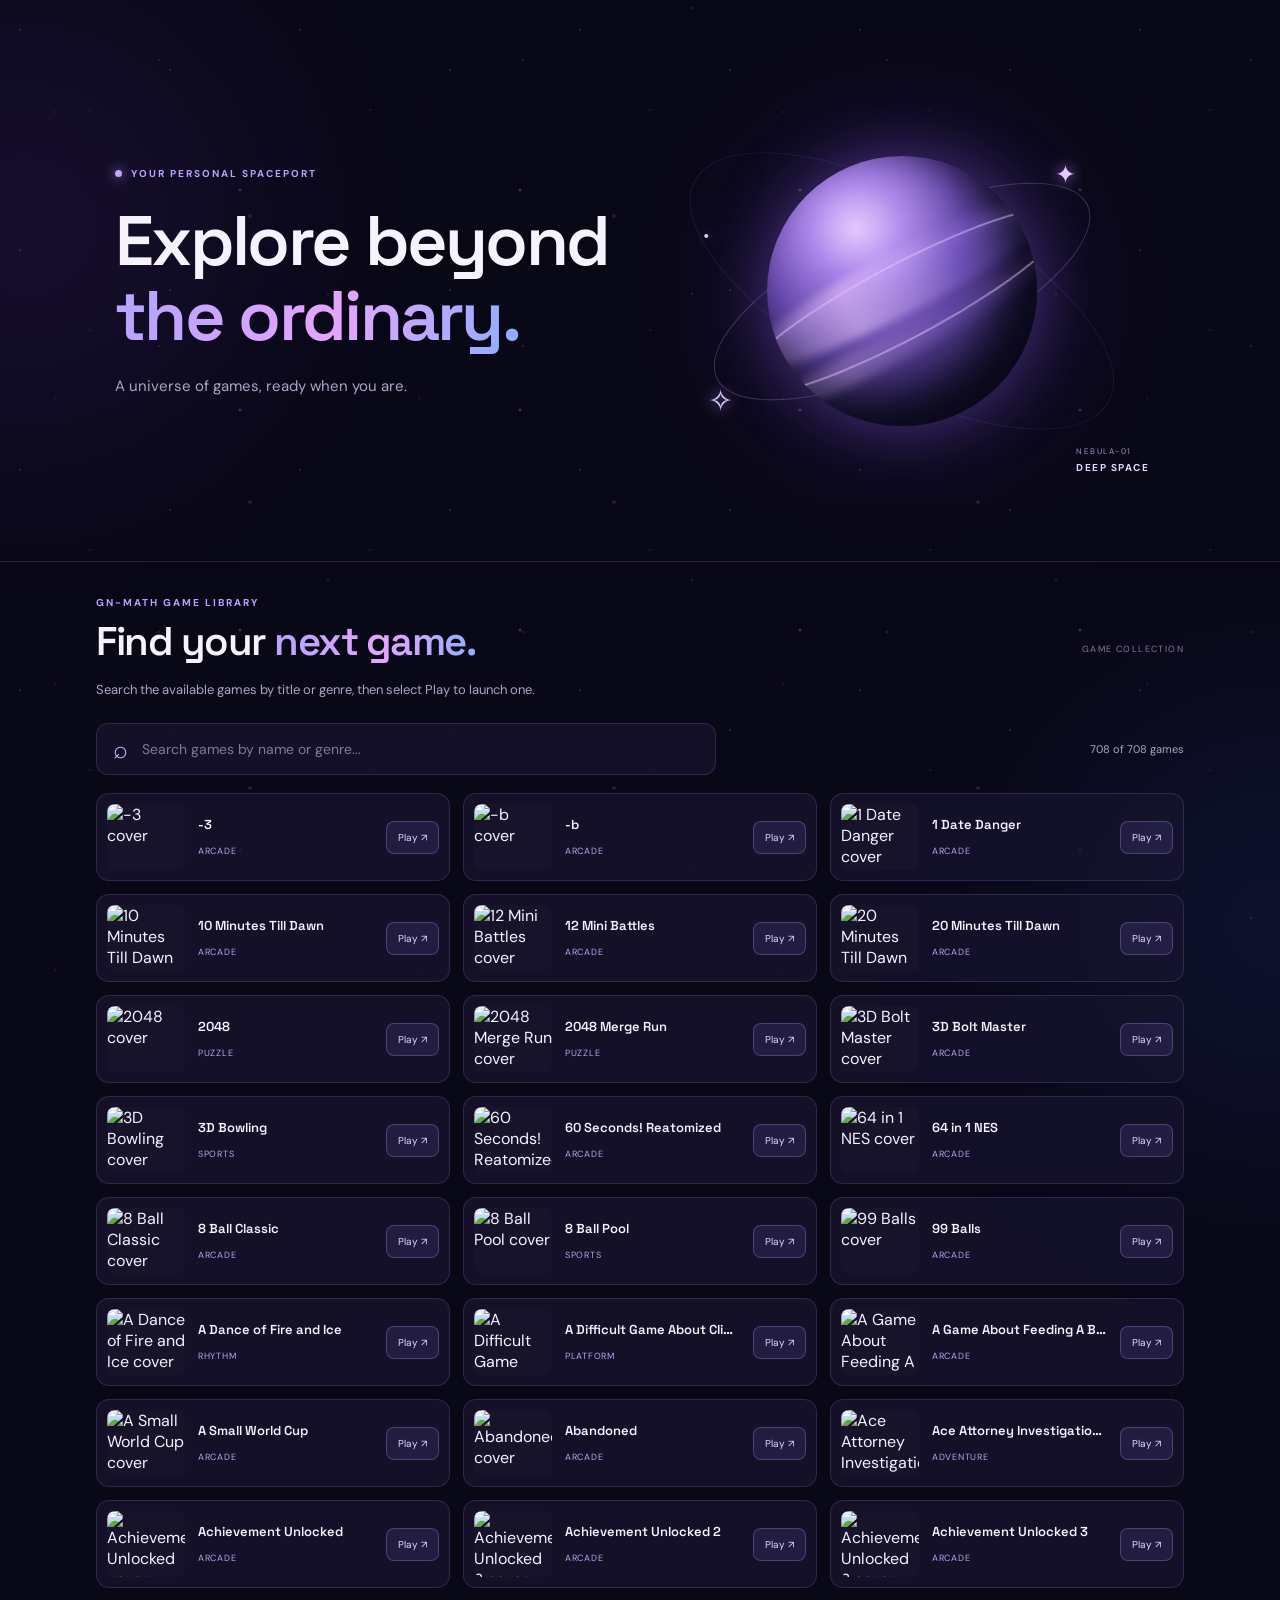
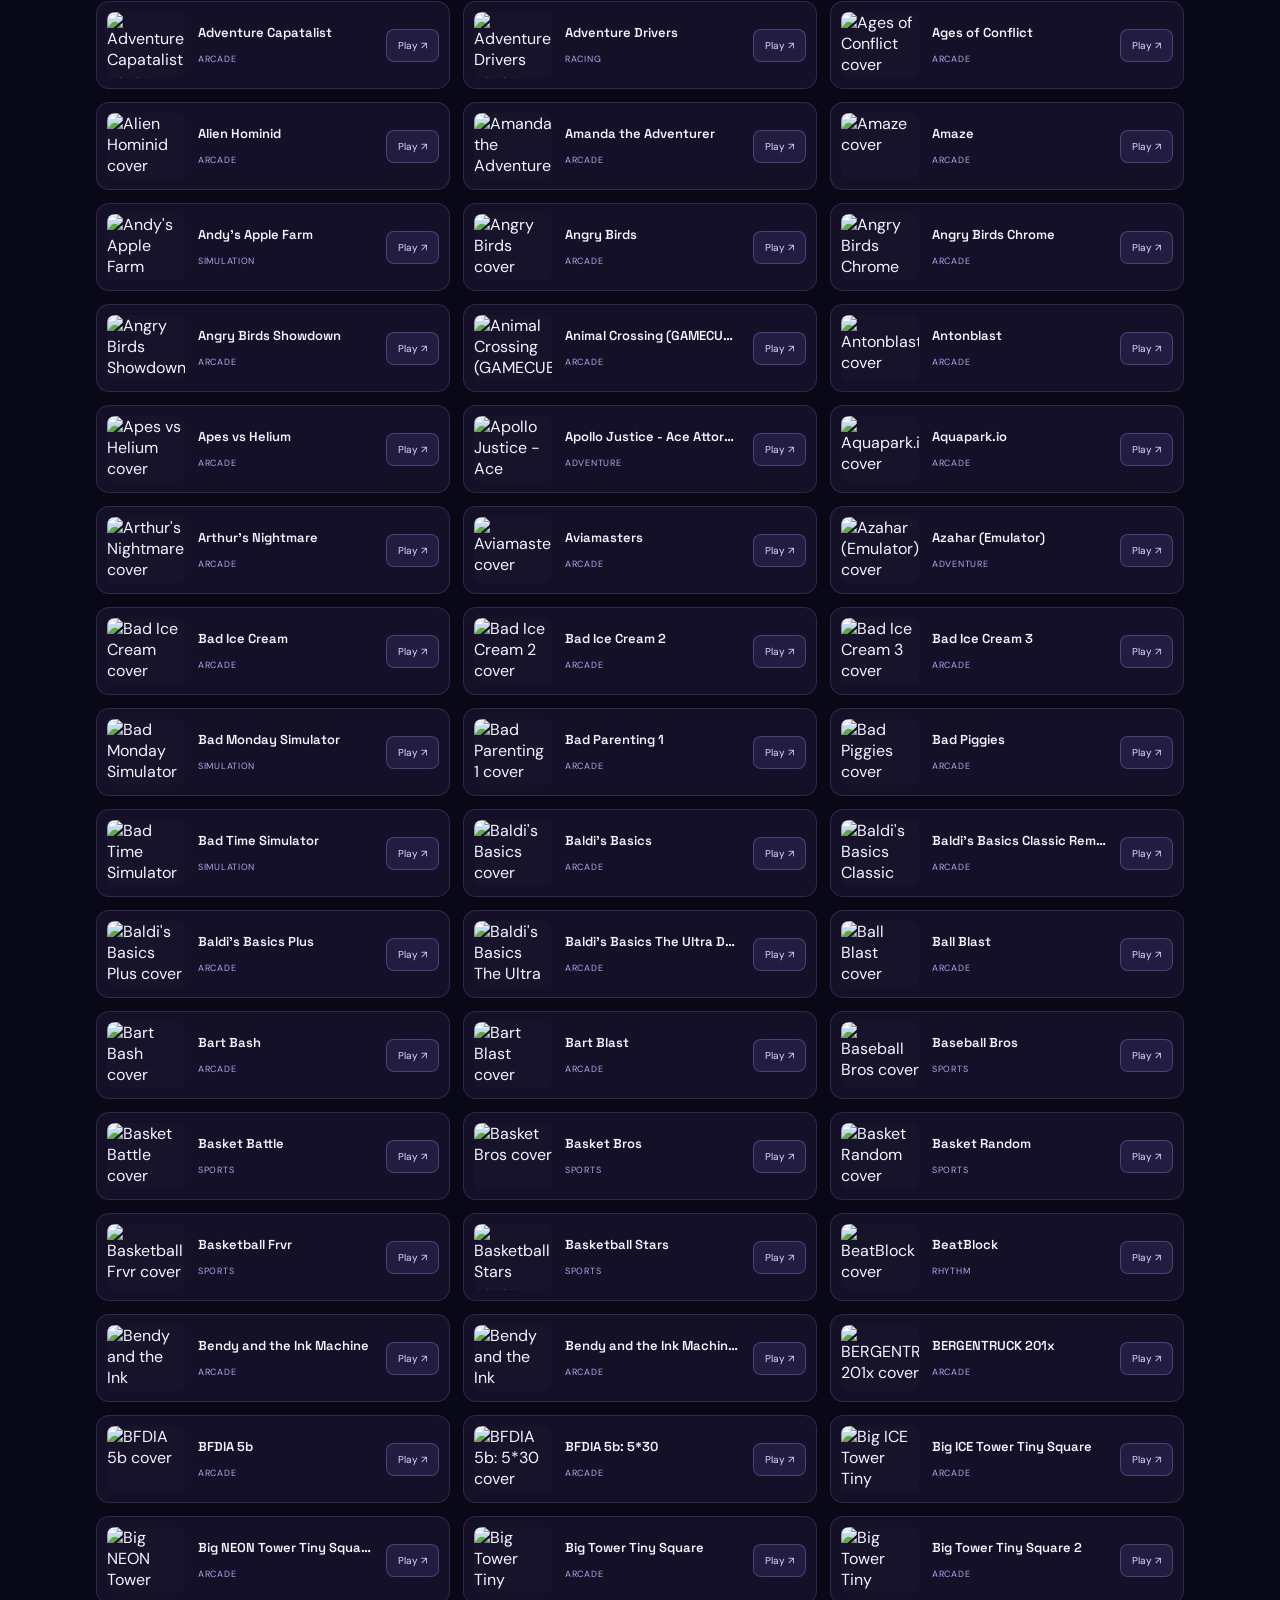
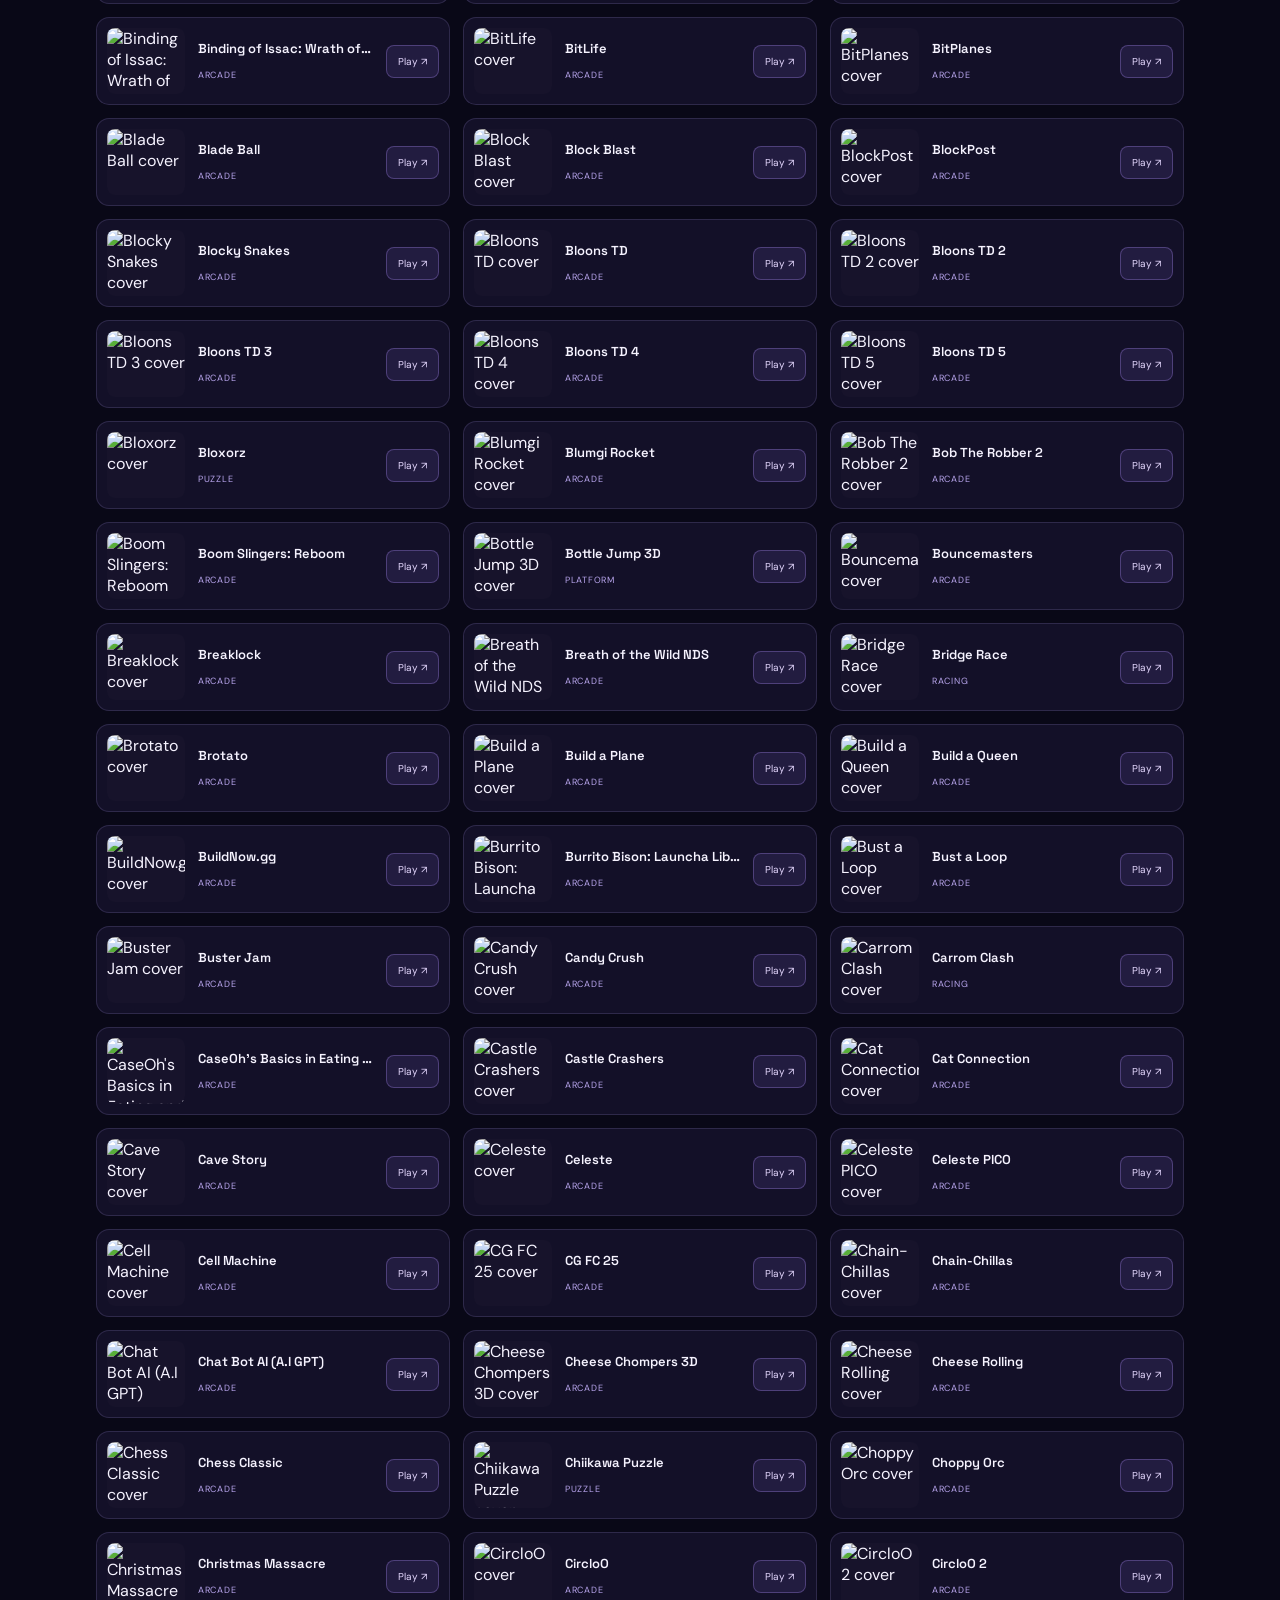
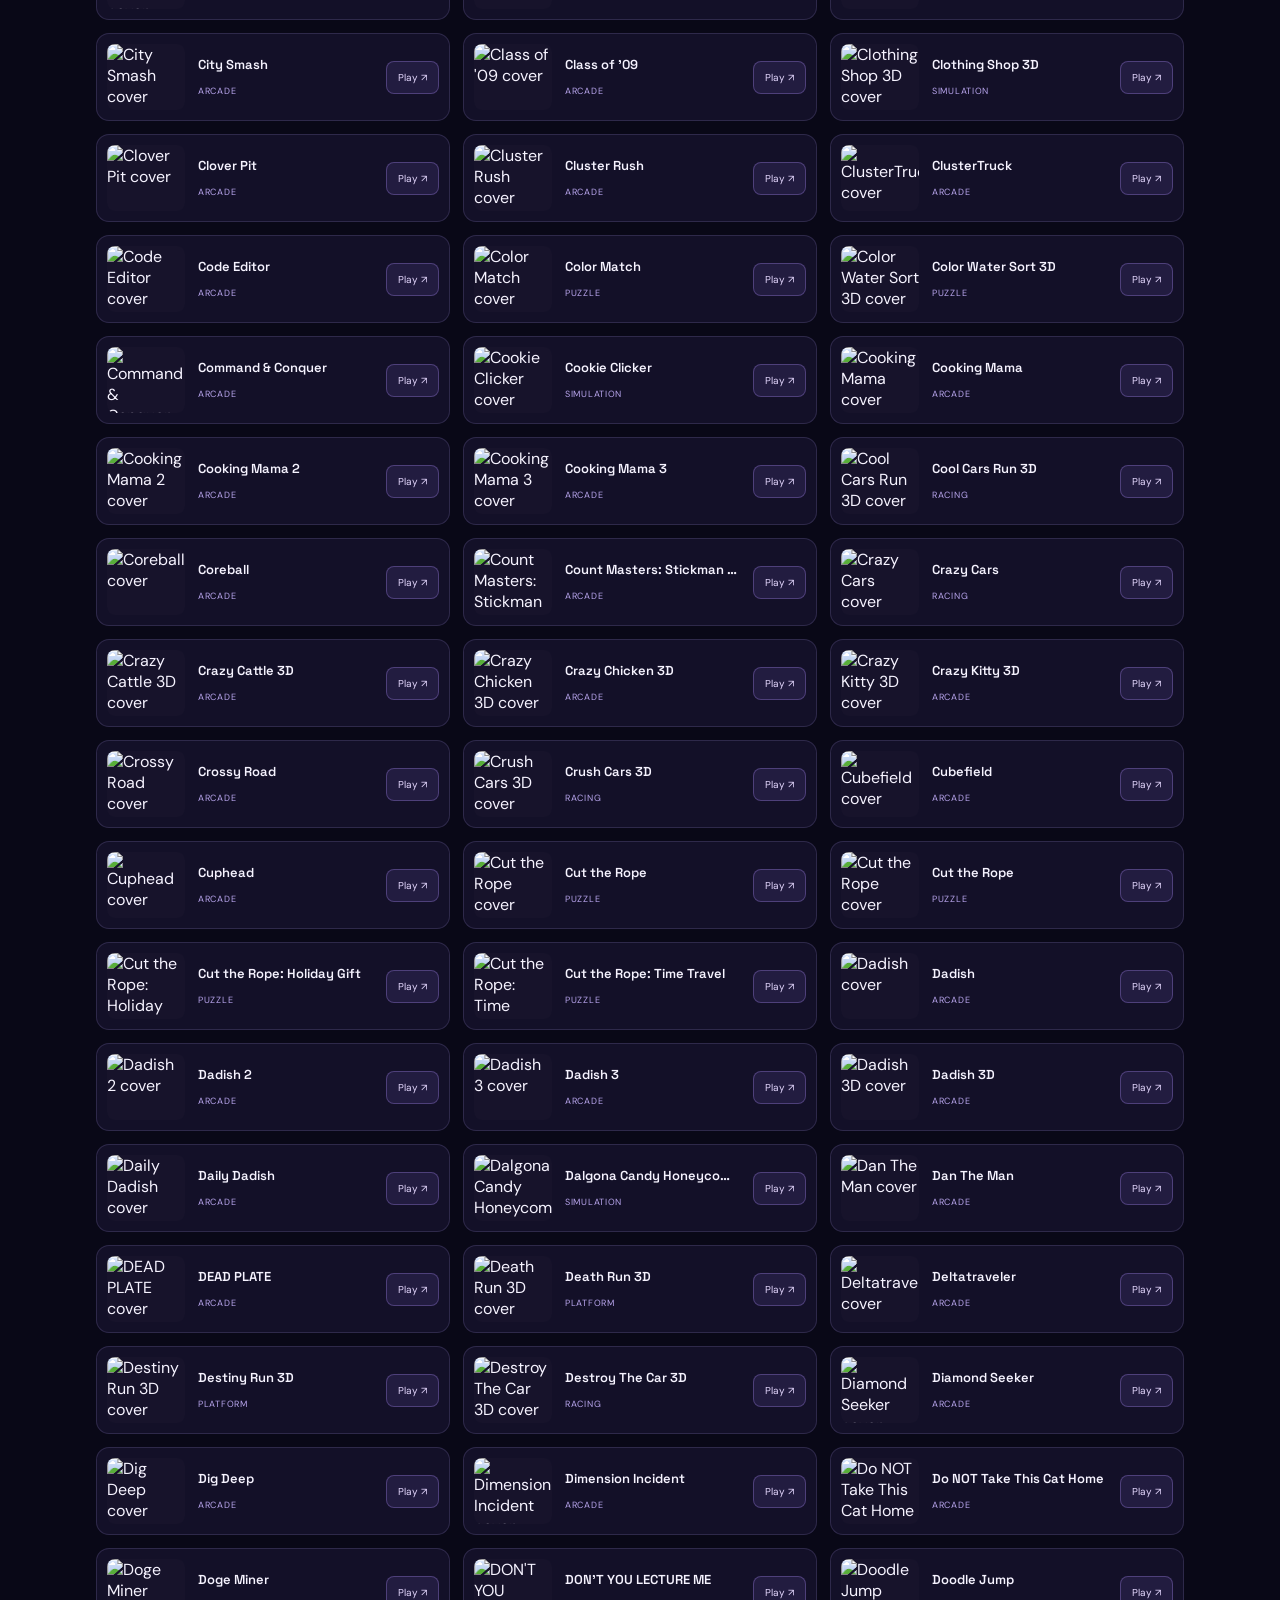
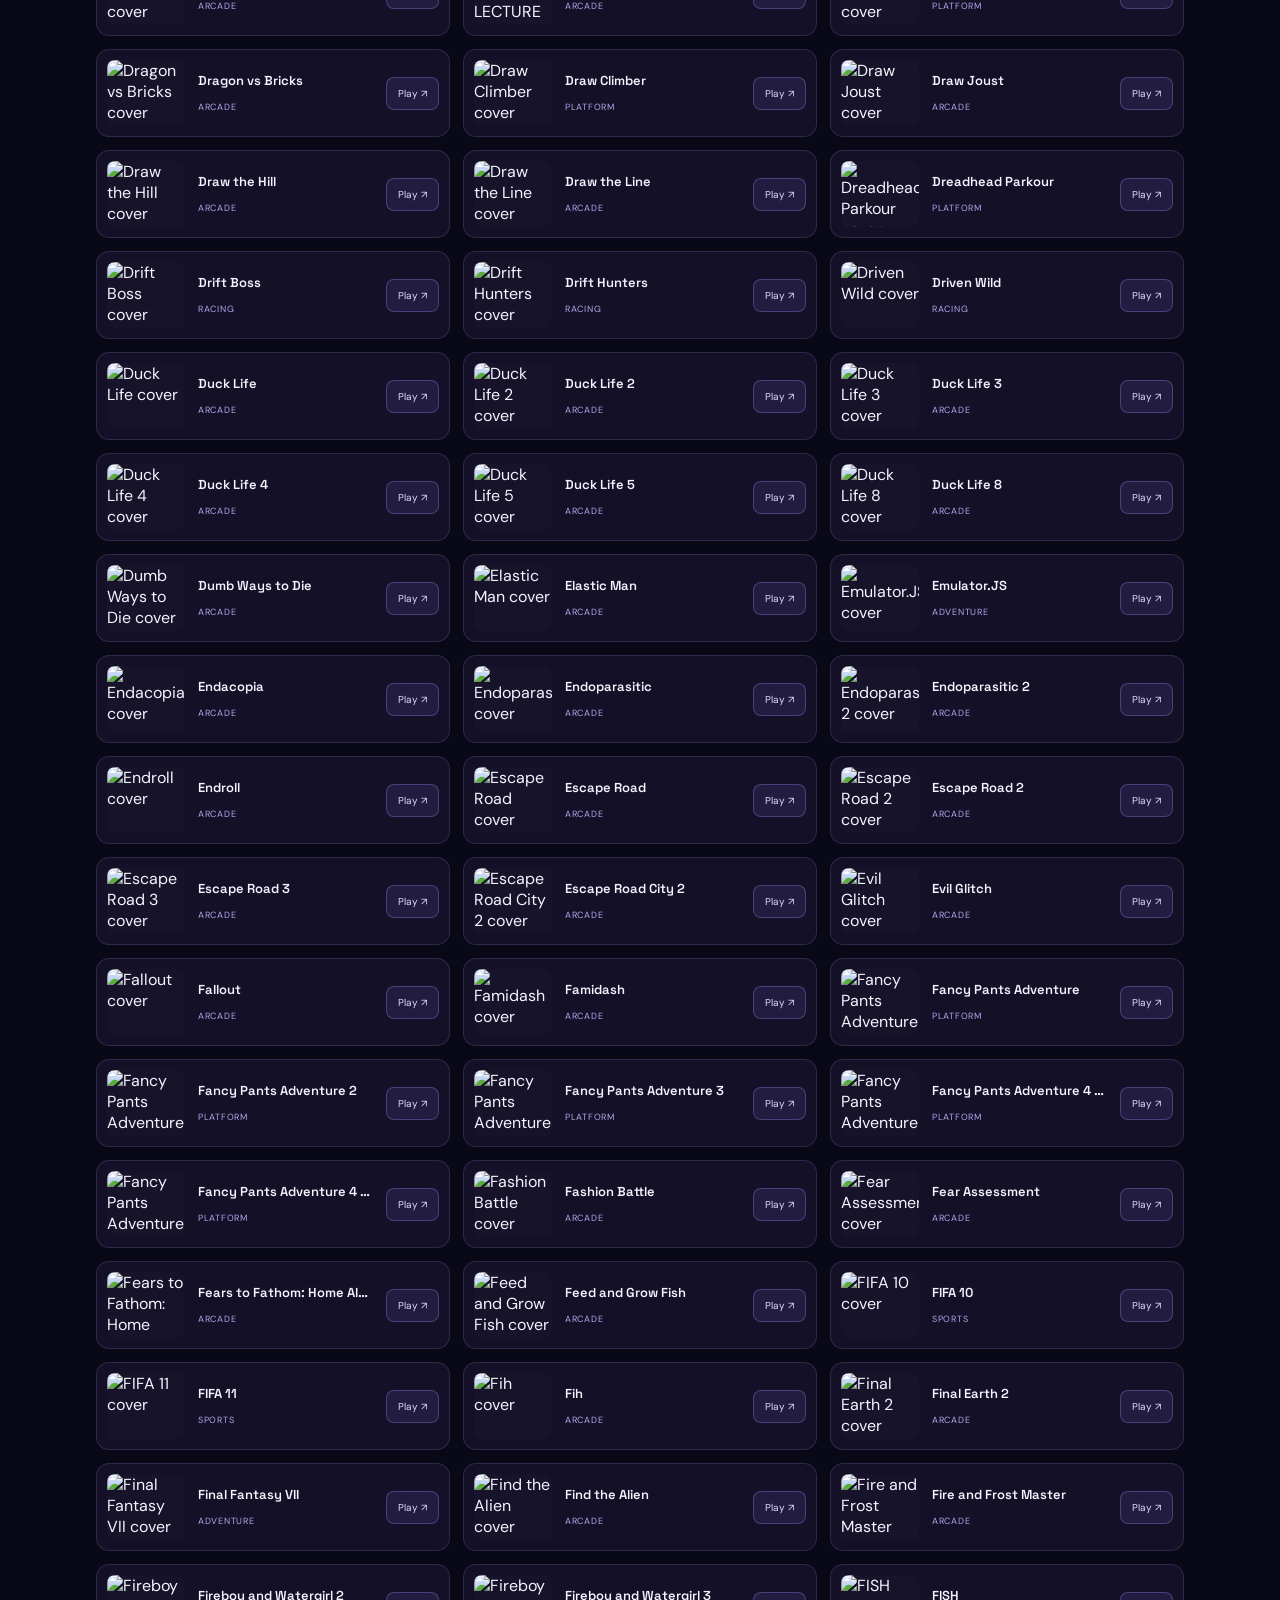
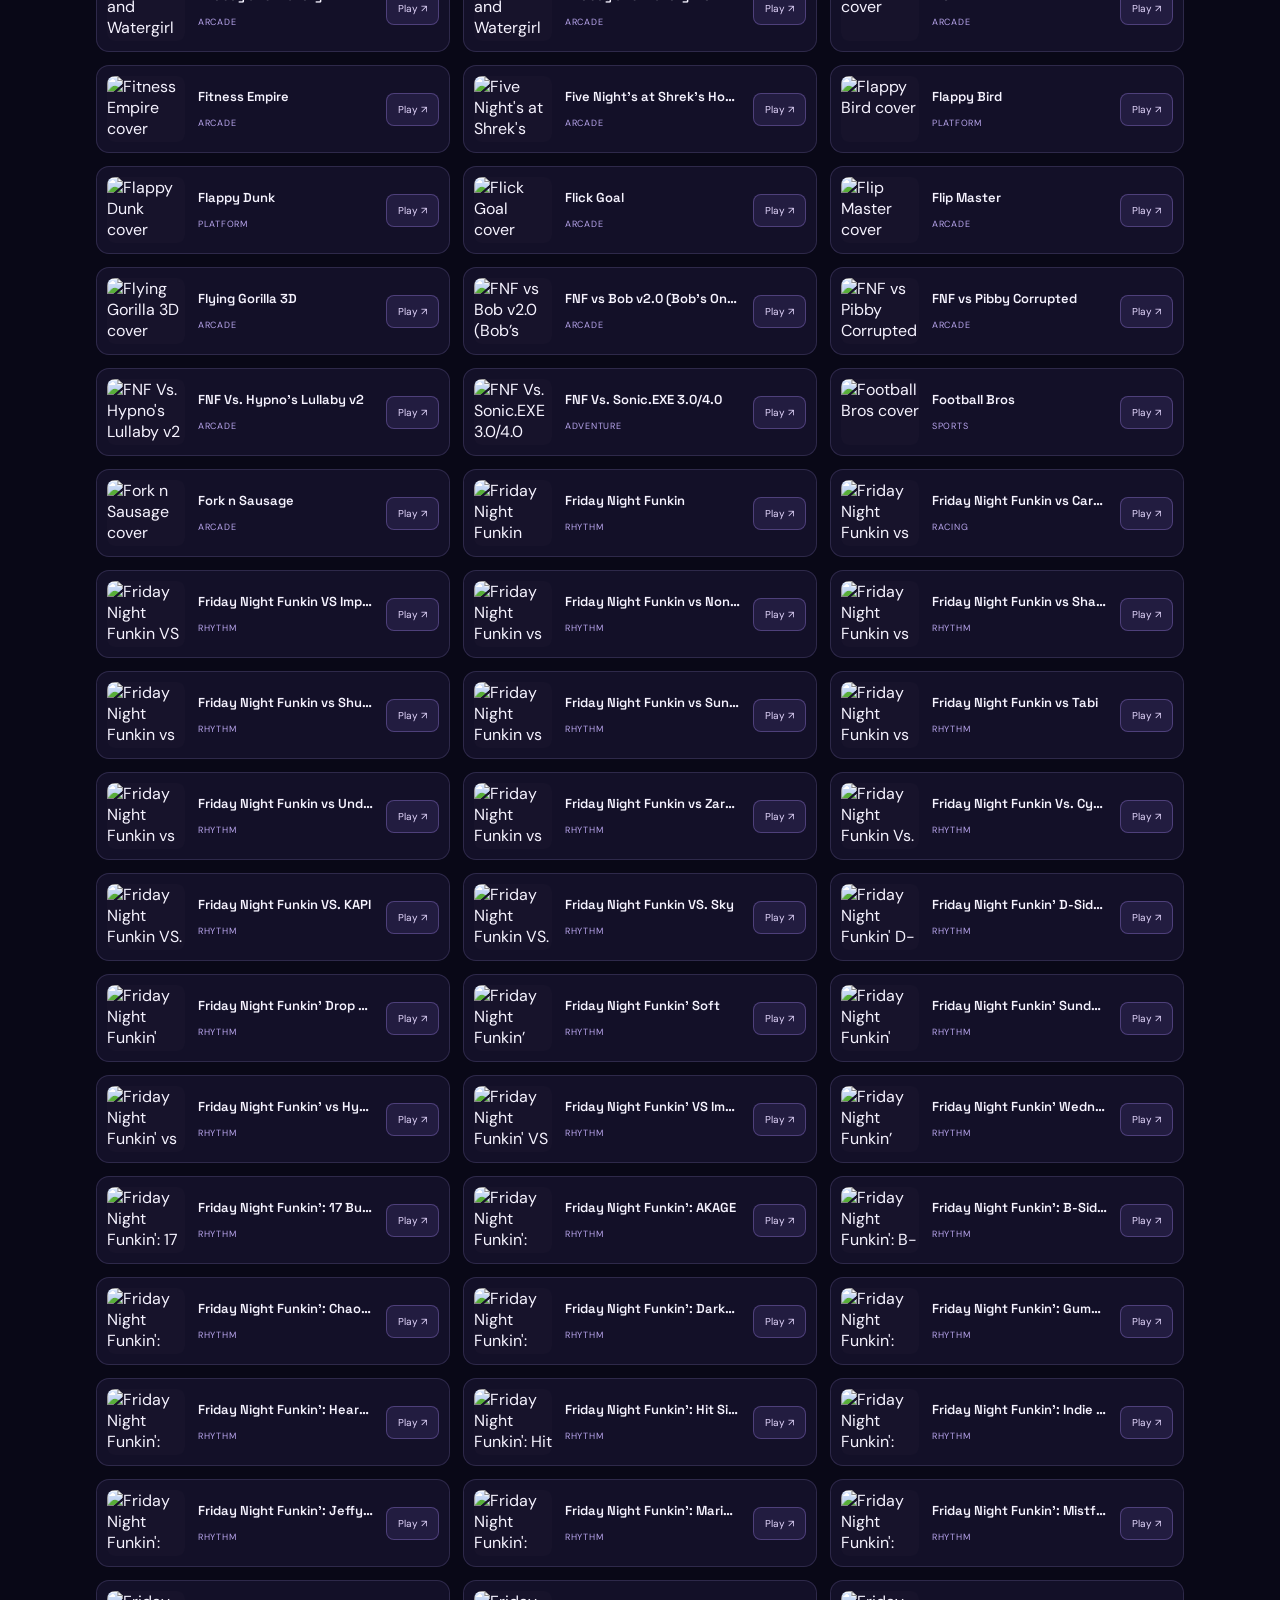
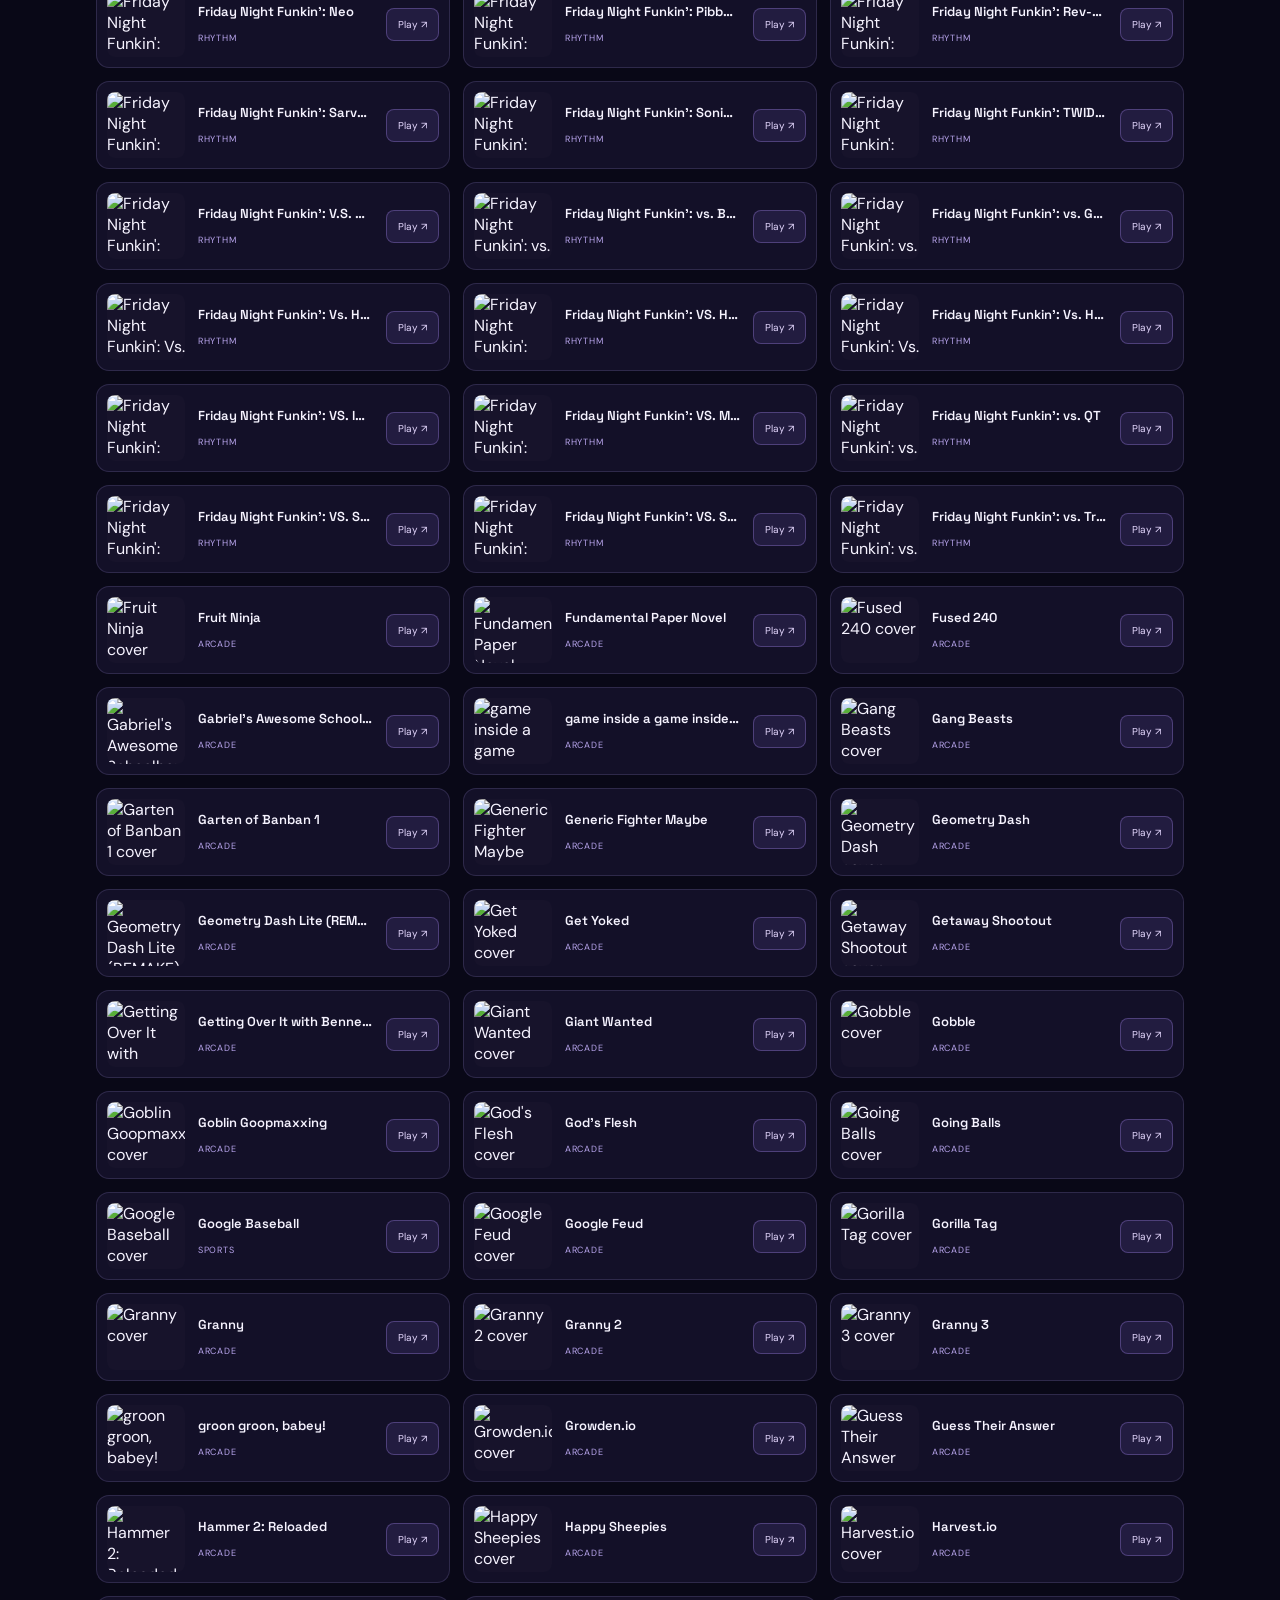
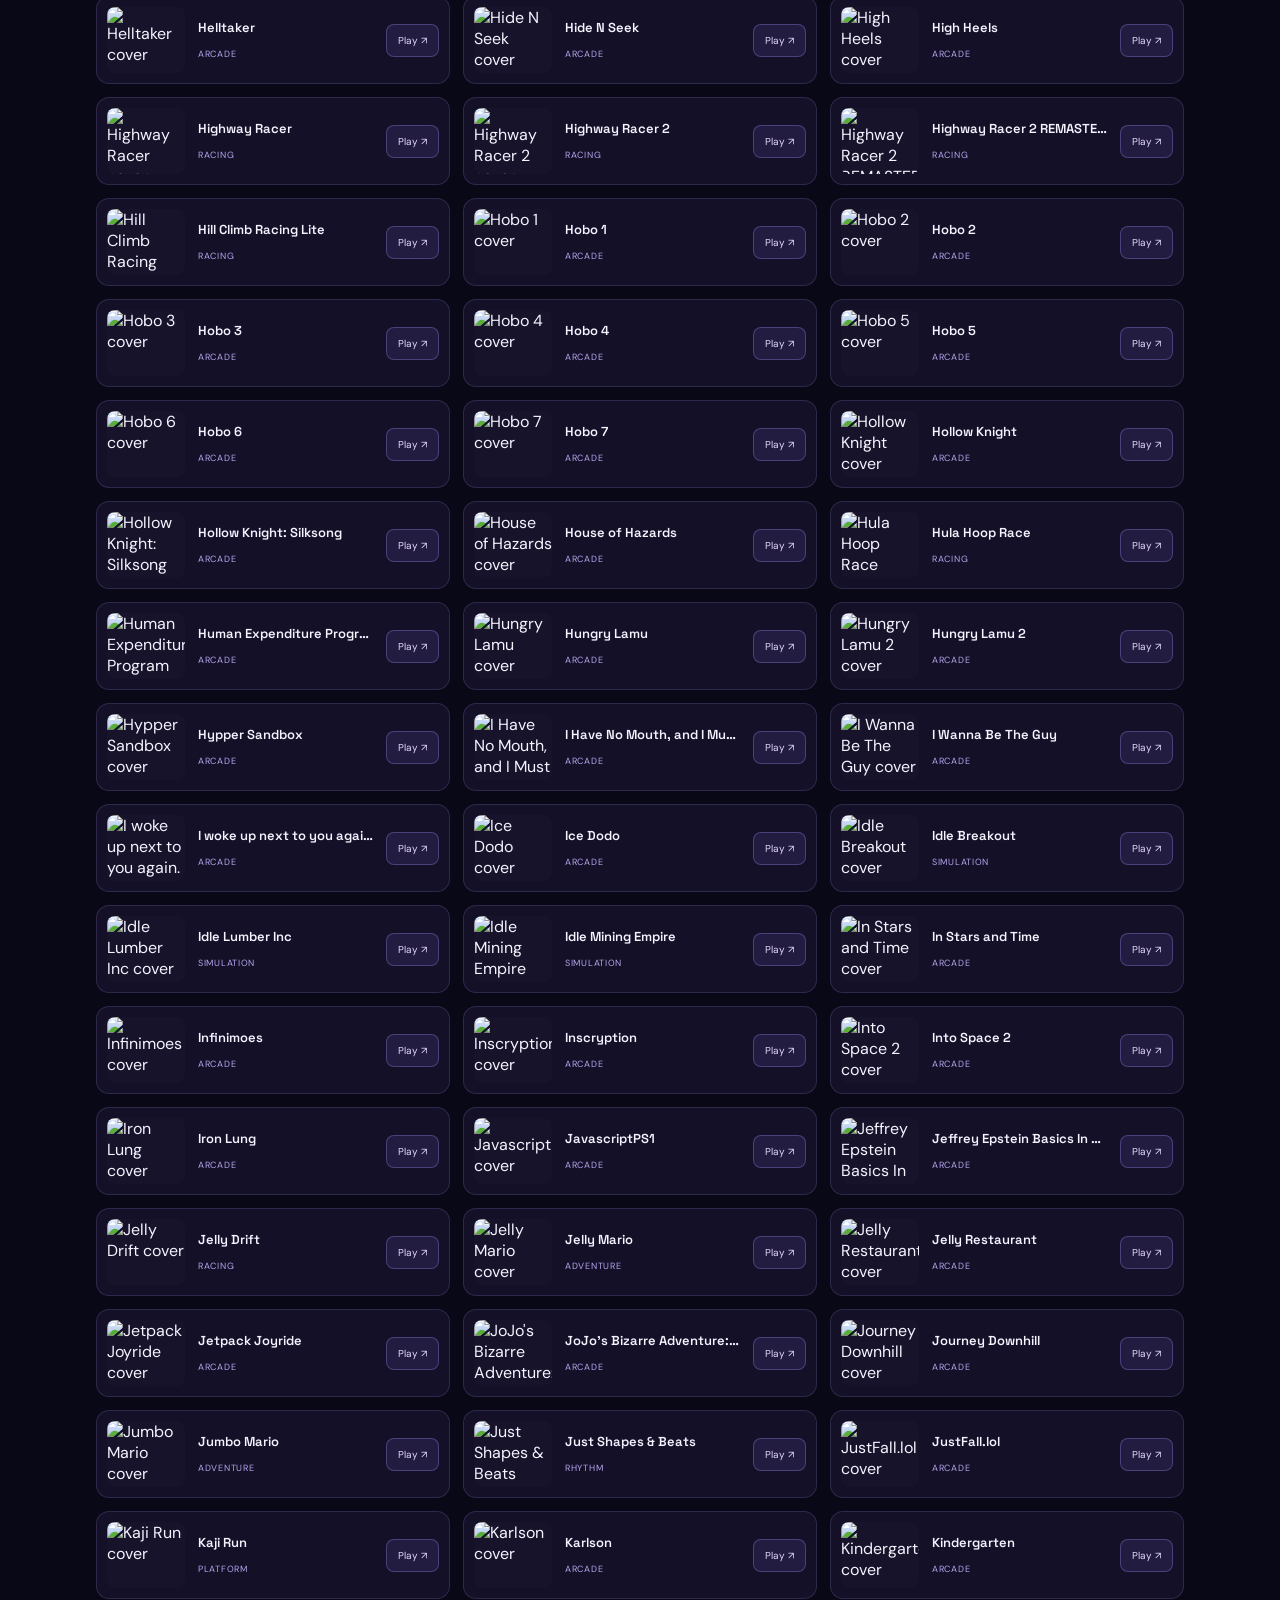
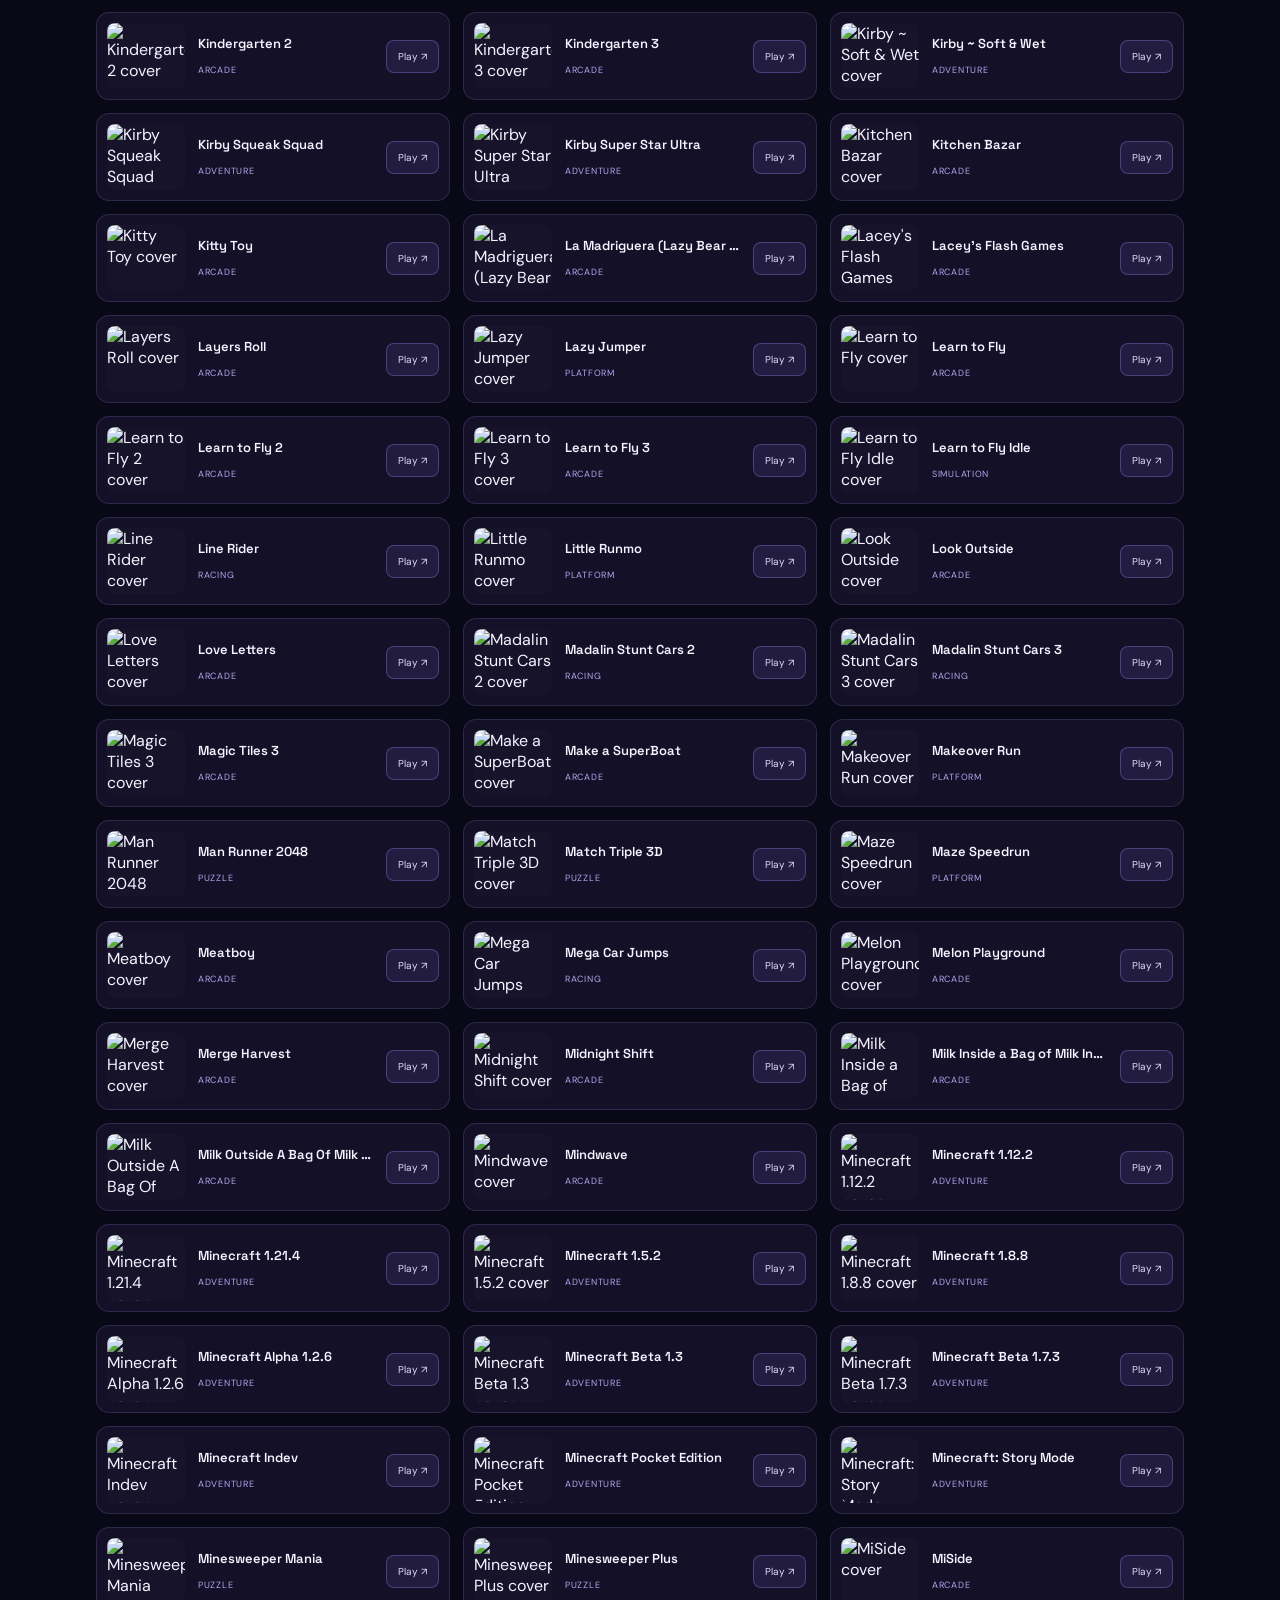
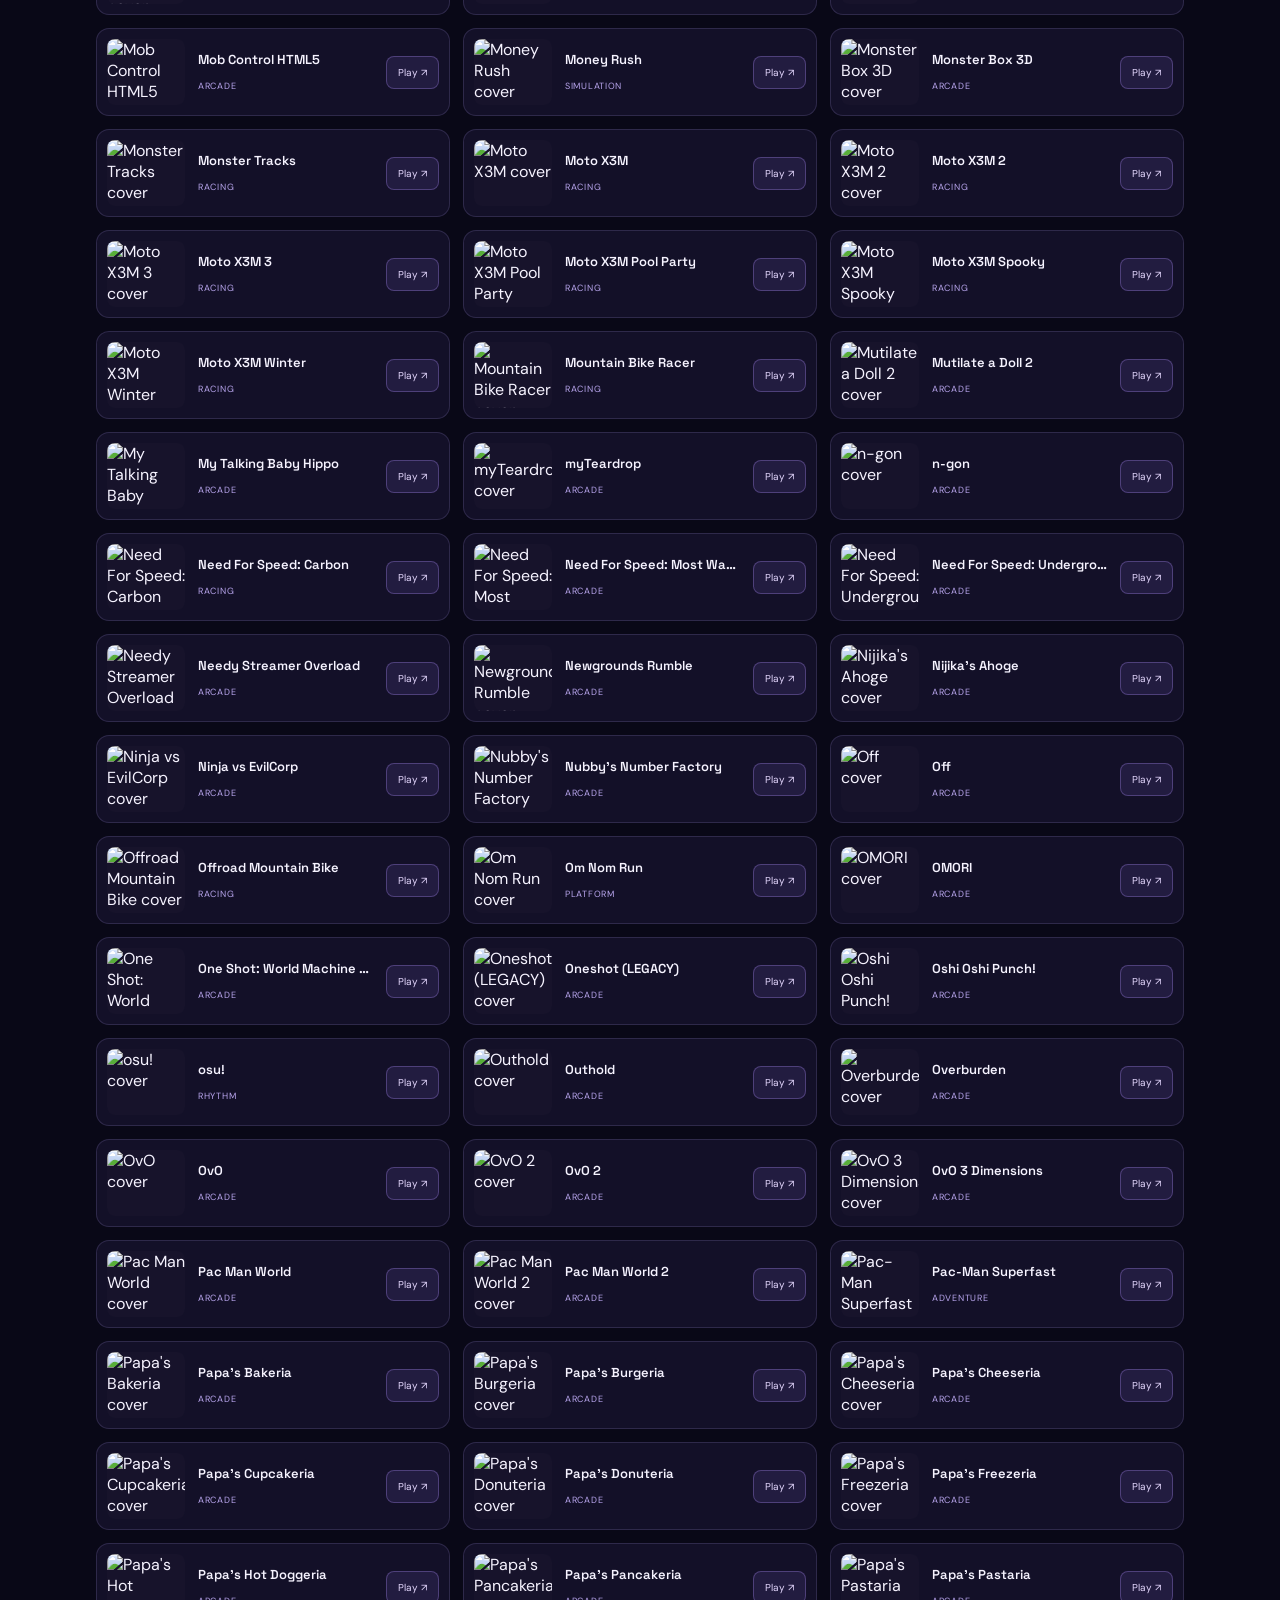
==== index.html @ cb1e94f0 "Load bundled GN-Math catalog before game library" ====
<!DOCTYPE html>
<html lang="en">
<head>
  <meta charset="UTF-8">
  <meta name="viewport" content="width=device-width, initial-scale=1.0">
  <meta name="theme-color" content="#090817">
  <meta name="description" content="NebulaBrowser — a space-themed banner and searchable game library.">
  <title>NebulaBrowser | Games</title>
  <link rel="preconnect" href="https://fonts.googleapis.com">
  <link rel="preconnect" href="https://fonts.gstatic.com" crossorigin>
  <link href="https://fonts.googleapis.com/css2?family=DM+Sans:wght@400;500;600;700&family=Space+Grotesk:wght@400;500;600;700&display=swap" rel="stylesheet">
  <link rel="stylesheet" href="styles.css">
</head>
<body>
  <div class="stars stars-one" aria-hidden="true"></div>
  <div class="stars stars-two" aria-hidden="true"></div>
  <div class="nebula nebula-one" aria-hidden="true"></div>
  <div class="nebula nebula-two" aria-hidden="true"></div>

  <main id="home">
    <section class="hero" aria-label="NebulaBrowser banner">
      <div class="hero-copy">
        <div class="eyebrow"><span class="pulse-dot"></span> YOUR PERSONAL SPACEPORT</div>
        <h1>Explore beyond<br><span class="gradient-text">the ordinary.</span></h1>
        <p class="hero-description">A universe of games, ready when you are.</p>
      </div>
      <div class="planet-scene" aria-label="Glowing violet planet illustration">
        <div class="orbit orbit-a"></div><div class="orbit orbit-b"></div>
        <div class="planet"><div class="planet-shine"></div><div class="planet-ring"></div></div>
        <span class="planet-star star-a">✦</span><span class="planet-star star-b">✧</span><span class="planet-star star-c">·</span>
        <div class="planet-label"><span>NEBULA-01</span><b>DEEP SPACE</b></div>
      </div>
    </section>

    <section class="arcade-section section" id="arcade">
      <div class="section-heading">
        <div><div class="eyebrow">GN-MATH GAME LIBRARY</div><h2>Find your <span class="gradient-text">next game.</span></h2></div>
        <span class="section-index">GAME COLLECTION</span>
      </div>
      <p class="section-description">Search the available games by title or genre, then select Play to launch one.</p>
      <div class="game-library-tools">
        <label class="game-search-wrap" for="gameSearch"><span>⌕</span><input id="gameSearch" type="search" placeholder="Search games by name or genre..." autocomplete="off"></label>
        <span class="game-count" id="gameCount" aria-live="polite">Loading games...</span>
      </div>
      <div class="game-library" id="gameLibrary" aria-live="polite"><div class="no-games">Loading the game catalog...</div></div>
      <p class="game-source-note">Game pages and cover art are loaded from the public GN-Math GitHub repositories. Game names and artwork belong to their respective creators.</p>
      <div class="game-stage" id="gameStage" hidden>
        <div class="game-stage-head">
          <div><span class="eyebrow">GAME RUNNING</span><h3 id="gameTitle">Game</h3></div>
          <div class="game-stage-actions"><a id="openGameTab" class="game-action-link" href="#" target="_blank" rel="noopener noreferrer">Open in new tab ↗</a><button id="closeGame" class="icon-button" type="button" aria-label="Close game">×</button></div>
        </div>
        <div class="game-frame-wrap"><iframe id="gameFrame" title="Selected game" allow="autoplay; fullscreen; gamepad; accelerometer; gyroscope; orientation-lock" allowfullscreen></iframe></div>
      </div>
    </section>
  </main>
  <script src="games.js"></script>
  <script src="script.js"></script>
</body>
</html>
---- styles.css ----
:root{--bg:#090817;--panel:rgba(23,20,47,.76);--panel2:#15132b;--text:#f6f3ff;--muted:#aaa5c5;--purple:#a78bfa;--pink:#e879f9;--blue:#70a5ff;--line:rgba(190,170,255,.16);--glow:rgba(145,87,255,.28)}*{box-sizing:border-box}html{scroll-behavior:smooth;scroll-padding-top:90px}body{margin:0;background:var(--bg);color:var(--text);font-family:"DM Sans",sans-serif;overflow-x:hidden}body.soft-glow{--glow:rgba(194,120,255,.42);--panel:rgba(38,24,65,.82)}a{color:inherit;text-decoration:none}button,input{font:inherit}.topbar{height:78px;display:flex;align-items:center;justify-content:space-between;padding:0 7.5%;border-bottom:1px solid var(--line);position:sticky;top:0;z-index:10;background:rgba(9,8,23,.82);backdrop-filter:blur(18px)}.brand{display:flex;align-items:center;gap:10px;font:700 14px "Space Grotesk",sans-serif;letter-spacing:1.6px}.brand-mark{display:grid;place-items:center;width:30px;height:30px;border:1px solid #9a78fa;border-radius:10px;color:#d5baff;font-size:19px;box-shadow:0 0 22px var(--glow)}.brand-light{font-weight:400;color:#a79dc7;margin-left:4px}.nav-links{display:flex;gap:35px}.nav-link{font-size:13px;color:var(--muted);transition:.2s}.nav-link:hover,.nav-link.active{color:#fff}.icon-button{border:1px solid var(--line);background:var(--panel);color:#e7dcff;width:40px;height:40px;border-radius:12px;cursor:pointer;font-size:20px}.hero{min-height:590px;padding:95px 9% 75px;display:grid;grid-template-columns:1fr 1fr;align-items:center;position:relative;max-width:1500px;margin:auto}.eyebrow{font-size:10px;font-weight:700;letter-spacing:2px;color:#bba3ff;display:flex;align-items:center;gap:9px}.pulse-dot,.status i{width:7px;height:7px;background:#c4a5ff;border-radius:50%;box-shadow:0 0 12px #b58cff}.hero h1,.section h2,.about-section h2{font:600 clamp(42px,5.5vw,70px)/1.06 "Space Grotesk",sans-serif;letter-spacing:-2.7px;margin:24px 0 20px}.gradient-text{background:linear-gradient(100deg,#bba4ff 10%,#e5a5ff 55%,#8caeff);-webkit-background-clip:text;background-clip:text;color:transparent}.hero-description{max-width:440px;color:var(--muted);line-height:1.8;font-size:15px}.hero-actions{display:flex;align-items:center;gap:25px;margin-top:32px}.primary-button{display:inline-flex;align-items:center;gap:18px;padding:14px 20px;border:0;border-radius:10px;background:linear-gradient(110deg,#8058dc,#a16de9 55%,#bd76d9);color:white;font-weight:700;font-size:13px;cursor:pointer;box-shadow:0 8px 30px var(--glow);transition:transform .2s,filter .2s}.primary-button:hover,.game-button:hover{transform:translateY(-2px);filter:brightness(1.12)}.text-button{font-size:12px;color:#c9c0e7}.hero-stats{display:flex;align-items:center;gap:22px;margin-top:60px}.hero-stats div{display:grid;gap:5px}.hero-stats strong{font:600 19px "Space Grotesk"}.hero-stats span,.section-index{font-size:9px;letter-spacing:1.4px;color:#827b9f}.hero-stats>i{height:28px;width:1px;background:var(--line)}.planet-scene{height:390px;position:relative;display:grid;place-items:center}.planet{width:min(270px,65vw);aspect-ratio:1;border-radius:50%;position:relative;background:radial-gradient(circle at 33% 27%,#e0baff 0,#a47be9 17%,#6044a4 42%,#292052 70%,#17132d 100%);box-shadow:inset -28px -22px 45px #090817,0 0 65px rgba(153,100,255,.38),0 0 150px rgba(130,79,245,.22);overflow:hidden}.planet:before,.planet:after{content:"";position:absolute;width:130%;height:23%;left:-15%;border-radius:50%;transform:rotate(-28deg);background:linear-gradient(90deg,transparent,rgba(237,204,255,.55),rgba(149,121,245,.2),transparent);filter:blur(5px)}.planet:before{top:35%}.planet:after{top:63%;height:12%;opacity:.45}.planet-shine{position:absolute;inset:8% 42% 58% 12%;background:rgba(255,255,255,.2);filter:blur(25px);border-radius:50%}.orbit{position:absolute;border:1px solid rgba(194,164,255,.28);border-radius:50%;transform:rotate(-25deg)}.orbit-a{width:410px;height:145px}.orbit-b{width:470px;height:190px;transform:rotate(28deg);border-color:rgba(149,126,255,.13)}.planet-ring{position:absolute;width:140%;height:28%;border:2px solid rgba(229,193,255,.55);border-left-color:transparent;border-right-color:transparent;left:-20%;top:40%;transform:rotate(-28deg);border-radius:50%;filter:drop-shadow(0 0 7px #d8a7ff)}.planet-star{position:absolute;color:#e5caff;text-shadow:0 0 15px #c99aff}.star-a{top:16%;right:17%;font-size:25px}.star-b{bottom:17%;left:13%;font-size:30px}.star-c{top:30%;left:12%;font-size:34px}.planet-label{position:absolute;right:3%;bottom:3%;display:grid;gap:5px;font-size:8px;letter-spacing:1.5px;color:#9d91bf}.planet-label b{color:#e2d8ff;font-size:10px}.section{max-width:1180px;margin:0 auto;padding:70px 7.5%}.launch-section,.arcade-section{border-top:1px solid var(--line)}.section-heading{display:flex;justify-content:space-between;align-items:end;margin-bottom:30px}.section h2,.about-section h2{font-size:40px;letter-spacing:-1.5px;margin:12px 0 0}.section-index{padding-bottom:8px}.launch-card{display:flex;align-items:center;gap:22px;padding:25px;background:var(--panel);border:1px solid var(--line);border-radius:16px;box-shadow:0 18px 55px rgba(0,0,0,.12)}.launch-icon{width:52px;height:52px;display:grid;place-items:center;background:rgba(157,113,255,.14);border:1px solid rgba(175,140,255,.24);border-radius:14px;font-size:30px;color:#cbb4ff}.launch-content{flex:1}.launch-content label{font-size:9px;letter-spacing:1.5px;color:#a89ec9;font-weight:700}.launch-input-row{display:flex;gap:12px;margin-top:10px}.launch-input-row input{min-width:0;flex:1;background:rgba(7,6,19,.7);border:1px solid var(--line);border-radius:9px;padding:14px;color:#fff;outline:none;font-size:13px}.launch-input-row input:focus{border-color:#a785ff;box-shadow:0 0 0 3px rgba(160,120,255,.12)}.launch-input-row input::placeholder{color:#706987}.input-hint{font-size:10px;color:#817b9d;margin:9px 0 0}.quick-grid{display:grid;grid-template-columns:repeat(3,1fr);gap:13px;margin-top:14px}.quick-link{display:flex;align-items:center;gap:12px;padding:15px;background:rgba(20,17,42,.62);border:1px solid var(--line);border-radius:12px;transition:.2s}.quick-link:hover{border-color:rgba(181,144,255,.5);transform:translateY(-2px)}.quick-icon{width:34px;height:34px;border-radius:10px;background:rgba(169,137,255,.14);display:grid;place-items:center;color:#d4c1ff;font-weight:700}.quick-link span:nth-child(2){display:grid;gap:4px;flex:1}.quick-link b{font-size:12px}.quick-link small{font-size:10px;color:var(--muted)}.external{color:#9584bf}.section-description{color:var(--muted);font-size:13px;margin:-12px 0 25px}.game-grid{display:grid;grid-template-columns:repeat(3,1fr);gap:16px}.game-card{border:1px solid var(--line);border-radius:15px;overflow:hidden;background:var(--panel);transition:.25s}.game-card:hover{transform:translateY(-5px);border-color:rgba(189,151,255,.45);box-shadow:0 15px 40px rgba(0,0,0,.2)}.game-art{height:145px;display:grid;place-items:center;position:relative;overflow:hidden;font:700 55px "Space Grotesk"}.game-purple .game-art{background:radial-gradient(circle at 50% 80%,#6746a8,#21183f 65%)}.game-blue .game-art{background:radial-gradient(circle at 50% 80%,#315f9b,#141d3e 70%)}.game-pink .game-art{background:radial-gradient(circle at 50% 80%,#8c467d,#321b4b 70%)}.memory-art span{color:#e2c7ff;text-shadow:0 0 35px #d2a4ff}.memory-art i,.tic-art i,.math-art i{position:absolute;right:22%;top:20%;font-style:normal;color:#e9c7ff;font-size:25px}.tic-art span{color:#a5c9ff}.tic-art b{color:#f4c7ff;font-size:48px;position:absolute;left:24%;top:18%}.tic-art i{right:22%;top:auto;bottom:12%;color:#a5c9ff}.math-art span{color:#f3c1ff;text-shadow:0 0 30px #ff8ee8}.math-art i{left:24%;right:auto}.math-art b{position:absolute;right:23%;bottom:13%;font-size:27px;color:#d9b7ff}.game-info{display:flex;justify-content:space-between;align-items:center;padding:17px}.game-tag{font-size:8px;letter-spacing:1.4px;color:#b79bff;font-weight:700}.game-info h3{font:600 17px "Space Grotesk";margin:7px 0}.game-info p{font-size:10px;color:var(--muted);margin:0;max-width:190px;line-height:1.5}.game-button{display:flex;align-items:center;gap:12px;border:1px solid rgba(180,146,255,.3);background:rgba(150,112,230,.13);color:#e6d9ff;border-radius:8px;padding:10px 12px;font-size:11px;cursor:pointer;transition:.2s}.game-stage{margin-top:20px;border:1px solid var(--line);border-radius:15px;padding:22px;background:var(--panel)}.game-stage-head{display:flex;justify-content:space-between;align-items:center}.game-stage-head h3{font:600 23px "Space Grotesk";margin:7px 0}.game-content{padding:20px 0 5px;text-align:center}.game-content p{color:var(--muted);font-size:13px}.memory-board{display:grid;grid-template-columns:repeat(4,minmax(50px,80px));justify-content:center;gap:9px;margin:20px auto}.memory-card{height:70px;border:1px solid var(--line);border-radius:10px;background:#211a40;color:#d9c5ff;font-size:25px;cursor:pointer}.memory-card.flipped,.memory-card.matched{background:#6849a4;border-color:#c5a1ff}.tic-board{display:grid;grid-template-columns:repeat(3,75px);gap:7px;justify-content:center;margin:18px}.tic-cell{height:75px;border:1px solid var(--line);border-radius:10px;background:#211a40;color:#e8d7ff;font-size:30px;cursor:pointer}.game-action{border:0;border-radius:8px;background:#805bd1;color:white;padding:10px 16px;cursor:pointer;margin:7px}.math-answer{display:flex;justify-content:center;gap:8px;flex-wrap:wrap;margin:18px}.math-answer button{background:#211a40;color:white;border:1px solid var(--line);border-radius:9px;padding:12px 20px;cursor:pointer}.game-feedback{min-height:22px;color:#cbb2ff!important}.about-section{border-top:1px solid var(--line);display:grid;grid-template-columns:90px 1fr auto;align-items:center;gap:25px}.about-orb{width:72px;height:72px;border-radius:22px;background:linear-gradient(145deg,#9c76e8,#38245f);display:grid;place-items:center;font-size:32px;box-shadow:0 0 45px var(--glow)}.about-section h2{font-size:30px}.about-section p{max-width:560px;color:var(--muted);font-size:12px;line-height:1.8}.about-version{display:grid;gap:8px;font-size:9px;letter-spacing:1px;color:#8f87aa}.about-version b{font:600 17px "Space Grotesk";color:#e9e0ff}.status{display:flex;align-items:center;gap:7px;color:#b9a7e9}footer{border-top:1px solid var(--line);padding:25px 7.5%;display:flex;justify-content:space-between;align-items:center;color:#827b9f;font-size:9px;letter-spacing:1.2px}.footer-brand{color:#eee7ff}.stars{position:fixed;inset:0;pointer-events:none;z-index:-2;background-image:radial-gradient(1px 1px at 20px 30px,#fff,transparent),radial-gradient(1px 1px at 90px 110px,#bda9ff,transparent),radial-gradient(1px 1px at 170px 70px,#fff,transparent),radial-gradient(2px 2px at 240px 190px,#d6c5ff,transparent);background-size:280px 220px;opacity:.35}.stars-two{background-position:100px 80px;opacity:.2;transform:scale(1.3)}.nebula{position:fixed;width:450px;height:450px;border-radius:50%;filter:blur(110px);opacity:.12;z-index:-1;pointer-events:none}.nebula-one{background:#7541ce;top:0;left:-200px}.nebula-two{background:#385ac7;right:-220px;top:700px}@media(max-width:800px){.topbar{padding:0 5%;height:68px}.nav-links{gap:16px}.hero{padding:75px 7%;grid-template-columns:1fr;min-height:auto}.planet-scene{height:330px;grid-row:1}.hero-copy{grid-row:2}.hero h1{font-size:55px}.section{padding:55px 6%}.game-grid{grid-template-columns:1fr 1fr}.about-section{grid-template-columns:70px 1fr}.about-version{grid-column:2;display:flex;align-items:center;gap:14px}.about-orb{width:60px;height:60px}.quick-grid{grid-template-columns:1fr}footer{padding:22px 6%}}@media(max-width:520px){.brand{font-size:11px;letter-spacing:1px}.brand-mark{width:26px;height:26px}.nav-links{gap:11px}.nav-link{font-size:10px}.topbar .icon-button{width:32px;height:32px}.hero{padding-top:35px}.planet-scene{height:260px}.planet{width:190px}.orbit-a{width:300px;height:110px}.orbit-b{width:340px;height:145px}.hero h1{font-size:46px}.hero-stats{gap:12px}.hero-stats span{font-size:7px}.section-heading{align-items:start;gap:10px}.section h2{font-size:33px}.section-index{font-size:7px;white-space:nowrap}.launch-card{padding:16px;gap:12px}.launch-icon{display:none}.launch-input-row{flex-direction:column}.launch-input-row .primary-button{justify-content:center}.game-grid{grid-template-columns:1fr}.game-art{height:125px}.game-info p{max-width:220px}.about-section{grid-template-columns:1fr;gap:15px}.about-version{grid-column:1}footer{gap:12px;flex-wrap:wrap}footer>span{display:none}}

/* Mobile-first refinements */
html,body{width:100%;min-width:320px}
img,svg,video{max-width:100%;height:auto}
button,a,input{ -webkit-tap-highlight-color:transparent }
button,.primary-button,.game-button,.game-action,.icon-button{touch-action:manipulation}
@media(max-width:600px){
  html{scroll-padding-top:76px}
  .topbar{height:auto;min-height:64px;padding:10px 4%;display:grid;grid-template-columns:1fr auto;row-gap:10px}
  .brand{font-size:12px;letter-spacing:1px}
  .brand-mark{flex:0 0 28px}
  .nav-links{grid-column:1 / -1;grid-row:2;display:flex;justify-content:space-between;gap:8px;width:100%;padding:2px 0 3px}
  .nav-link{font-size:12px;padding:7px 5px}
  .topbar>.icon-button{grid-column:2;grid-row:1}
  .hero{padding:28px 6% 48px;gap:0}
  .planet-scene{height:235px;overflow:hidden}
  .planet{width:170px}
  .orbit-a{width:270px;height:100px}
  .orbit-b{width:310px;height:125px}
  .planet-label{right:2%;bottom:0}
  .hero-copy{min-width:0}
  .hero h1{font-size:clamp(40px,11vw,52px);letter-spacing:-1.8px;margin:17px 0}
  .hero-description{font-size:14px;line-height:1.7}
  .hero-actions{gap:16px;flex-wrap:wrap}
  .hero-stats{justify-content:space-between;gap:9px;margin-top:38px}
  .hero-stats strong{font-size:16px}
  .hero-stats span{font-size:7px;letter-spacing:.8px}
  .section{padding:46px 5%}
  .section-heading{align-items:flex-end;margin-bottom:22px}
  .section h2{font-size:34px}
  .section-index{font-size:7px;letter-spacing:.7px;padding-bottom:5px}
  .launch-card{padding:15px;display:block}
  .launch-content label{font-size:9px}
  .launch-input-row{display:grid;grid-template-columns:minmax(0,1fr);gap:10px}
  .launch-input-row input{width:100%;min-height:48px;font-size:16px}
  .launch-input-row .primary-button{width:100%;min-height:46px;justify-content:center}
  .input-hint{line-height:1.5}
  .quick-grid{grid-template-columns:1fr;gap:9px}
  .quick-link{min-height:62px}
  .game-grid{grid-template-columns:minmax(0,1fr);gap:12px}
  .game-card{min-width:0}
  .game-art{height:120px}
  .game-info{gap:12px;padding:15px}
  .game-info>div{min-width:0}
  .game-info h3{font-size:16px}
  .game-info p{font-size:11px}
  .game-button{min-height:42px;flex:0 0 auto}
  .game-stage{padding:15px}
  .game-content{padding:14px 0 4px}
  .memory-board{grid-template-columns:repeat(4,minmax(0,1fr));gap:7px;max-width:340px}
  .memory-card{height:auto;aspect-ratio:1;min-width:0;font-size:clamp(18px,7vw,25px)}
  .tic-board{grid-template-columns:repeat(3,minmax(0,1fr));width:min(100%,255px);margin:18px auto}
  .tic-cell{height:auto;aspect-ratio:1;min-width:0}
  .math-answer{gap:8px}
  .math-answer button{min-width:58px;min-height:46px}
  .game-action{min-height:44px}
  .about-section{grid-template-columns:1fr;gap:12px}
  .about-orb{width:58px;height:58px}
  .about-section h2{font-size:29px}
  .about-section p{font-size:13px}
  .about-version{grid-column:1;flex-wrap:wrap}
  footer{padding:20px 5%;gap:14px}
  footer .brand{font-size:10px}
}
@media(max-width:360px){
  .brand{font-size:10px;letter-spacing:.5px}
  .nav-links{gap:3px}
  .nav-link{font-size:11px;padding:7px 3px}
  .hero-stats{gap:6px}
  .hero-stats span{font-size:6px}
  .section-index{max-width:90px;text-align:right;line-height:1.4}
  .game-info{align-items:flex-end}
  .game-info p{max-width:165px}
}
@media(prefers-reduced-motion:reduce){
  *,*::before,*::after{scroll-behavior:auto!important;animation-duration:.01ms!important;animation-iteration-count:1!important;transition-duration:.01ms!important}
}


/* GN-Math game library */
.topbar .nav-links{order:1;margin-right:auto}
.topbar>.icon-button{order:2;margin-right:18px}
.topbar>.brand{order:3;margin-left:0;justify-self:end}
.game-library-tools{display:flex;align-items:center;justify-content:space-between;gap:16px;margin:20px 0 18px}
.game-search-wrap{display:flex;align-items:center;gap:12px;flex:1;max-width:620px;min-height:52px;padding:0 16px;border:1px solid var(--line);border-radius:12px;background:var(--panel);color:#cdb8ff}
.game-search-wrap>span{font-size:25px;line-height:1}
.game-search-wrap input{width:100%;min-width:0;border:0;outline:0;background:transparent;color:var(--text);font-size:14px}
.game-search-wrap input::placeholder{color:#817995}
.game-search-wrap:focus-within{border-color:#a785ff;box-shadow:0 0 0 3px rgba(160,120,255,.12)}
.game-count{color:var(--muted);font-size:11px;white-space:nowrap}
.game-library{display:grid;grid-template-columns:repeat(3,minmax(0,1fr));gap:13px}
.library-game{display:flex;align-items:center;gap:13px;min-width:0;padding:10px;border:1px solid var(--line);border-radius:13px;background:var(--panel);transition:transform .2s,border-color .2s}
.library-game:hover{transform:translateY(-2px);border-color:rgba(181,144,255,.55)}
.library-game img{width:78px;height:66px;flex:0 0 78px;object-fit:cover;border-radius:8px;background:#17132b}
.library-game-info{min-width:0;flex:1}
.library-game-info h3{overflow:hidden;text-overflow:ellipsis;white-space:nowrap;font:600 13px "Space Grotesk",sans-serif;margin:0 0 5px}
.library-game-info span{font-size:9px;color:#b9a5ed;letter-spacing:.7px;text-transform:uppercase}
.library-game button{flex:0 0 auto;border:1px solid rgba(180,146,255,.3);background:rgba(150,112,230,.13);color:#e6d9ff;border-radius:8px;padding:9px 11px;font-size:10px;cursor:pointer}
.library-game button:hover{background:rgba(150,112,230,.28)}
.no-games{grid-column:1/-1;padding:30px;text-align:center;color:var(--muted);border:1px dashed var(--line);border-radius:12px}
.game-source-note{font-size:10px;line-height:1.6;color:#827b9f;margin-top:17px}
.game-stage-actions{display:flex;align-items:center;gap:10px}
.game-action-link{font-size:11px;color:#d9c5ff;border:1px solid var(--line);border-radius:8px;padding:9px 11px}
.game-frame-wrap{width:100%;height:min(72vh,760px);min-height:420px;margin-top:15px;overflow:hidden;border:1px solid var(--line);border-radius:10px;background:#05040b}
.game-frame-wrap iframe{width:100%;height:100%;border:0;background:#05040b}
@media(max-width:900px){.game-library{grid-template-columns:repeat(2,minmax(0,1fr))}}
@media(max-width:600px){
  .topbar{grid-template-columns:1fr auto}
  .topbar .brand{grid-column:2;grid-row:1;margin:0;justify-self:end;order:3}
  .topbar>.icon-button{grid-column:1;grid-row:1;margin:0;justify-self:start;order:2}
  .topbar .nav-links{grid-column:1/-1;grid-row:2;order:1;margin:0}
  .game-library{grid-template-columns:minmax(0,1fr)}
  .game-library-tools{align-items:stretch;flex-direction:column;gap:9px}
  .game-search-wrap{max-width:none;min-height:50px}
  .game-count{padding-left:2px}
  .library-game img{width:72px;height:62px;flex-basis:72px}
  .library-game button{min-height:40px}
  .game-frame-wrap{height:68vh;min-height:360px}
  .game-stage-head{align-items:flex-start;gap:10px}
  .game-stage-actions{flex-wrap:wrap;justify-content:flex-end}
}
@media(prefers-reduced-motion:reduce){.library-game{transition:none}}


/* Keep only the hero banner and the game library on the page. */
.topbar, .launch-section, .about-section, footer { display: none !important; }
body { padding-top: 1px; }
.hero { max-width: 1320px; margin: 0 auto; min-height: 480px; }
.arcade-section { max-width: 1320px; margin: 0 auto; padding-top: 34px; }
@media(max-width:800px) {
  .hero { min-height: auto; }
  .arcade-section { padding-top: 24px; }
}
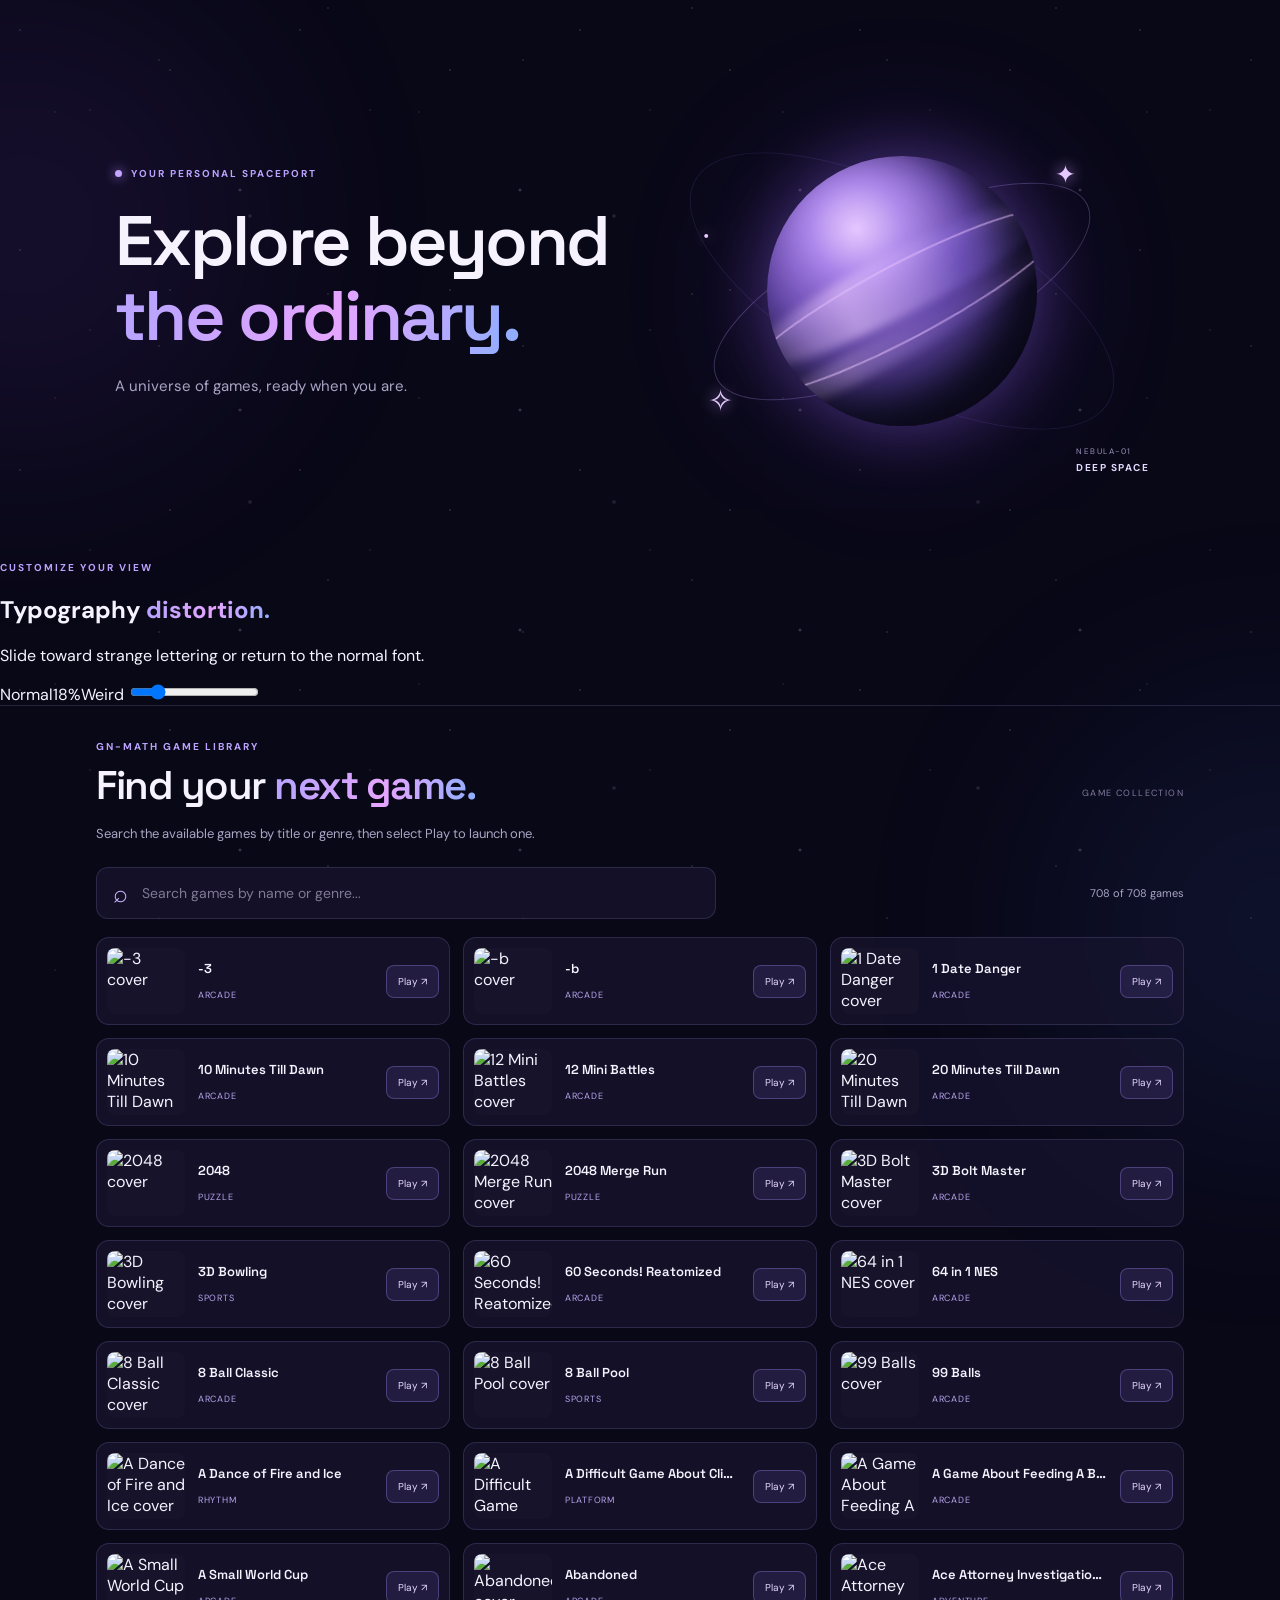
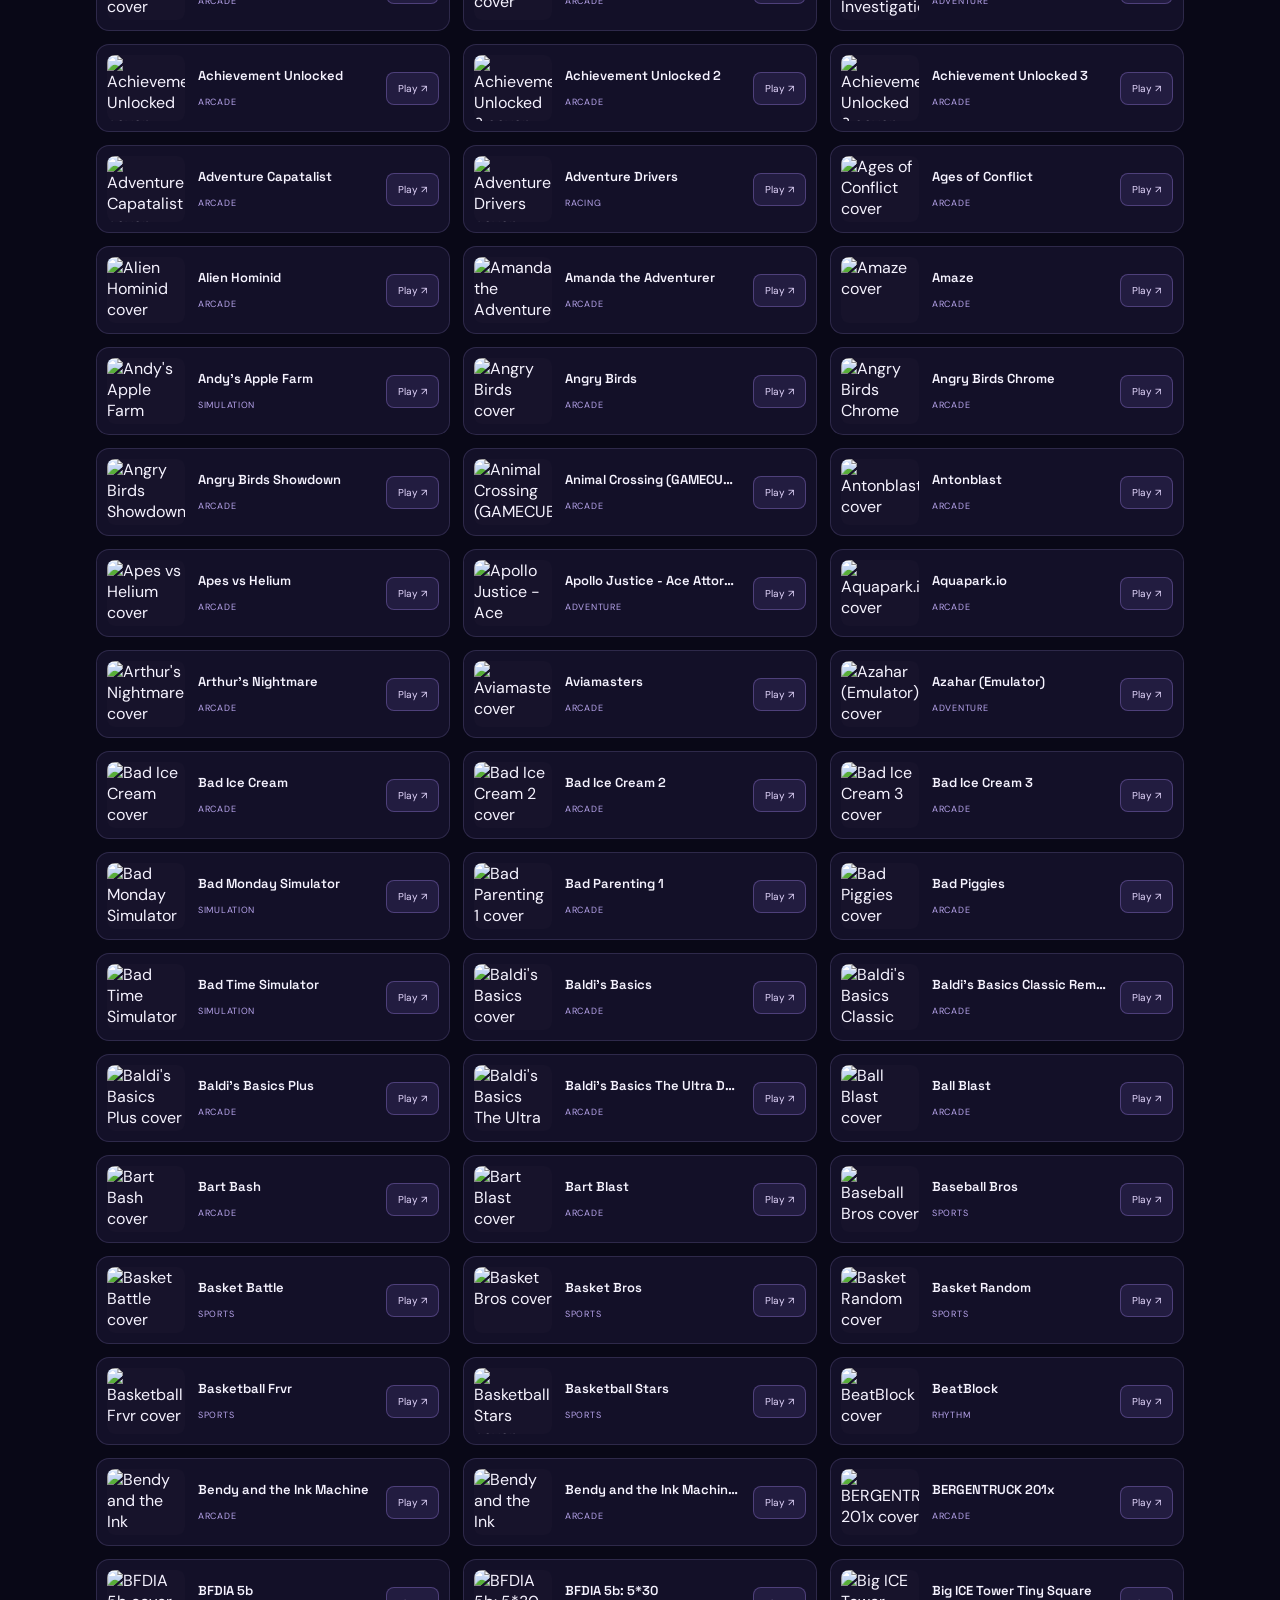
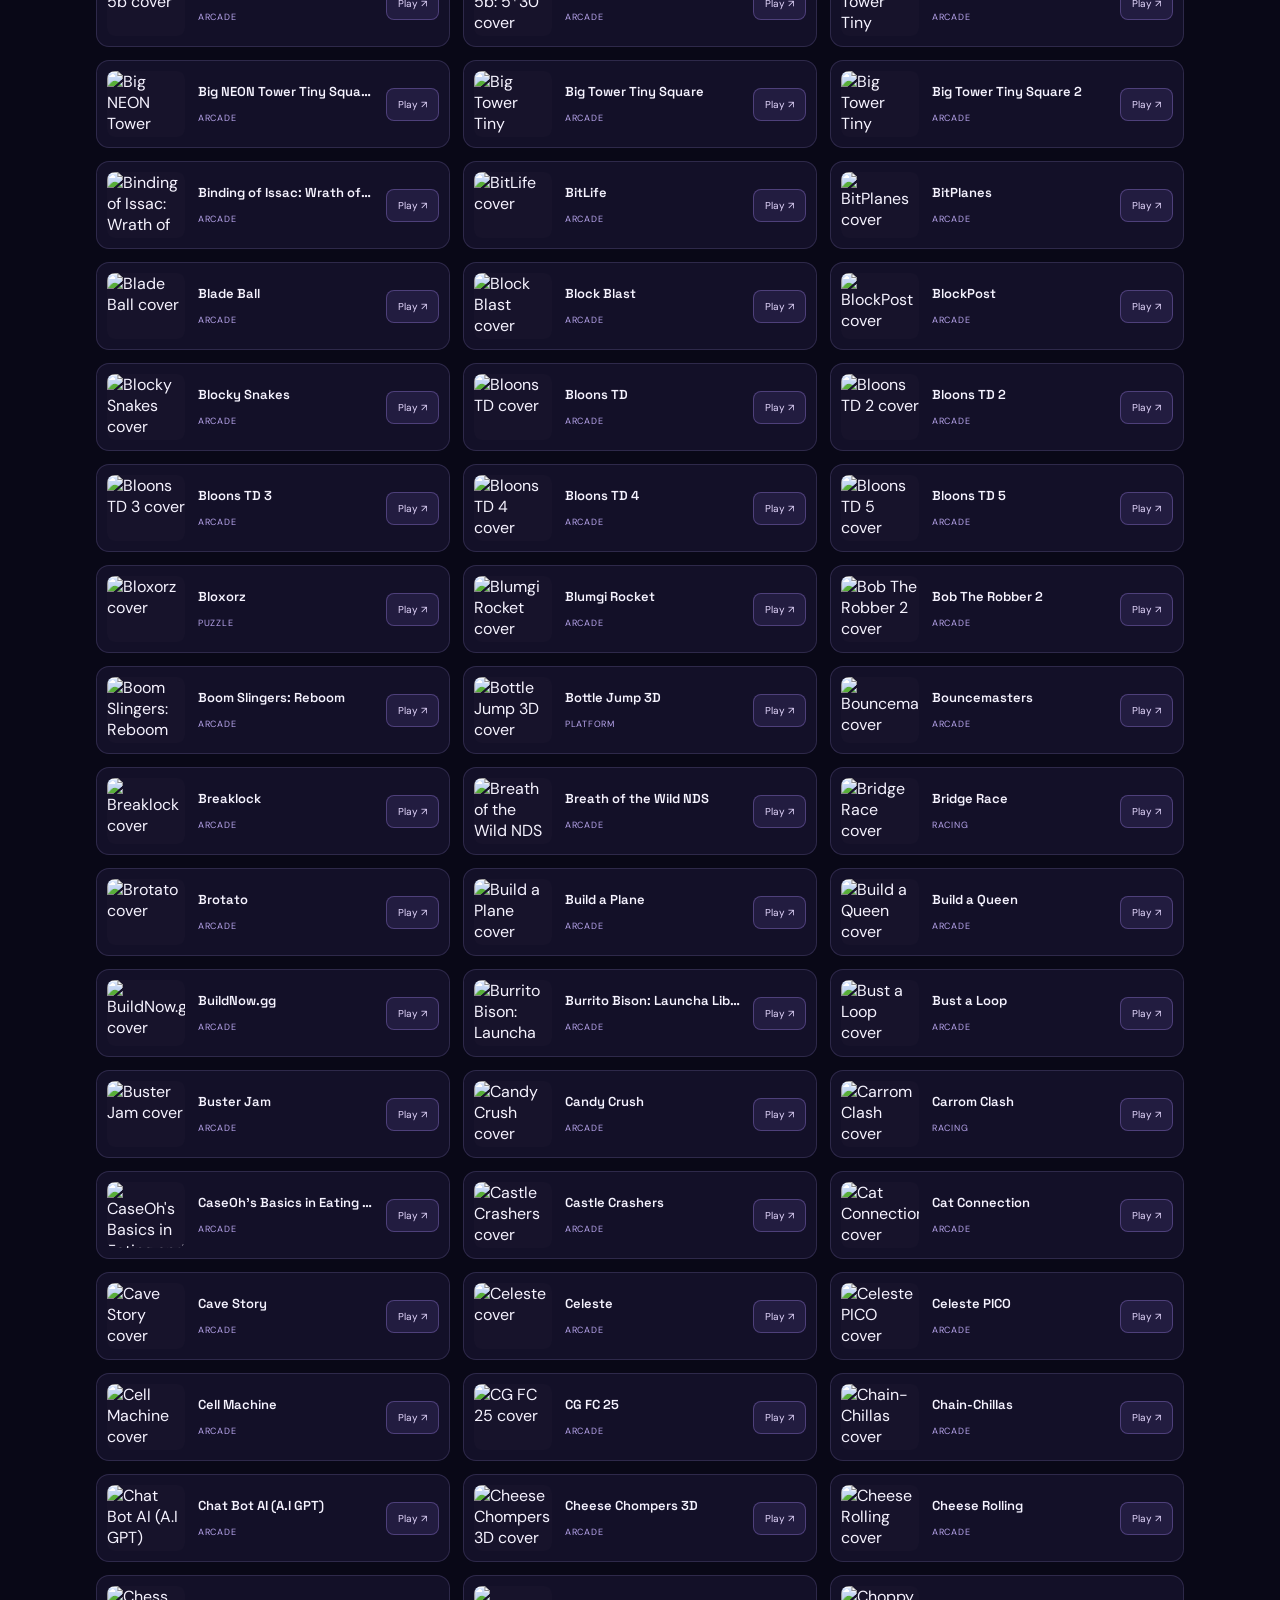
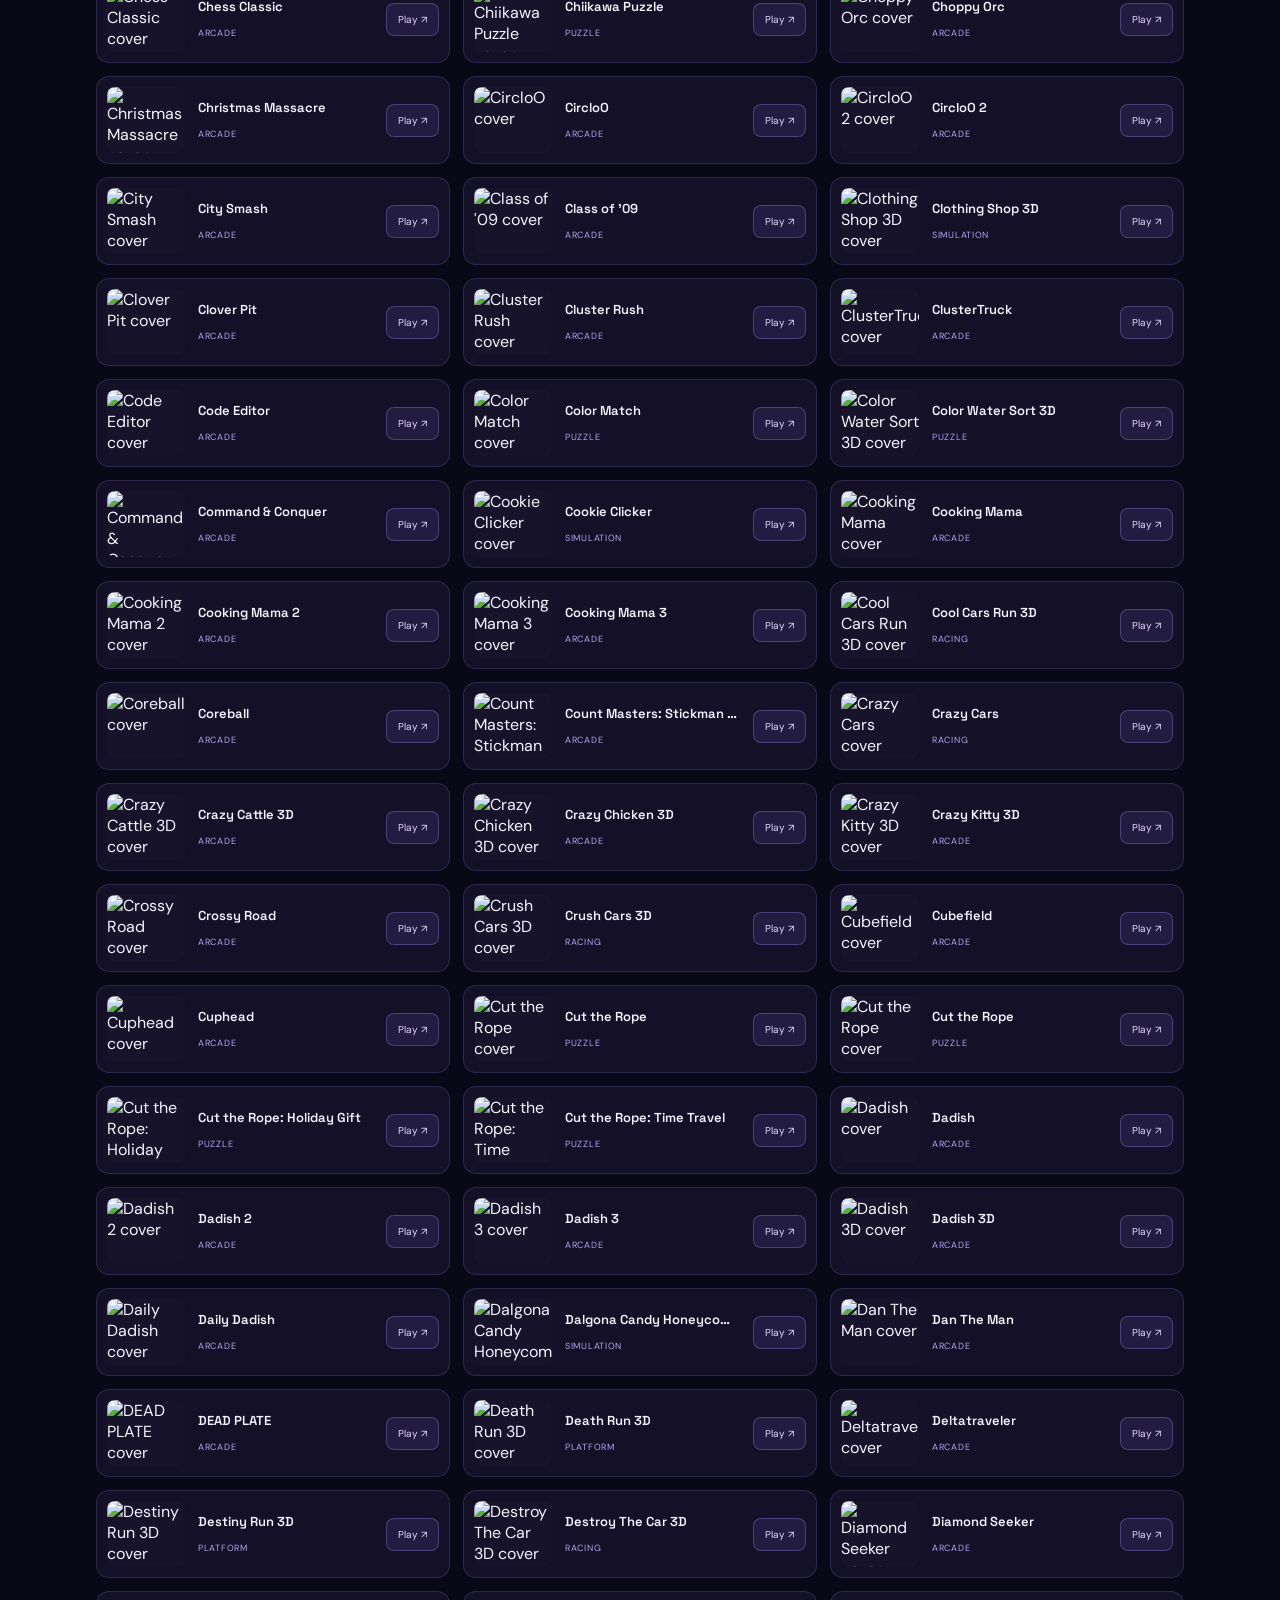
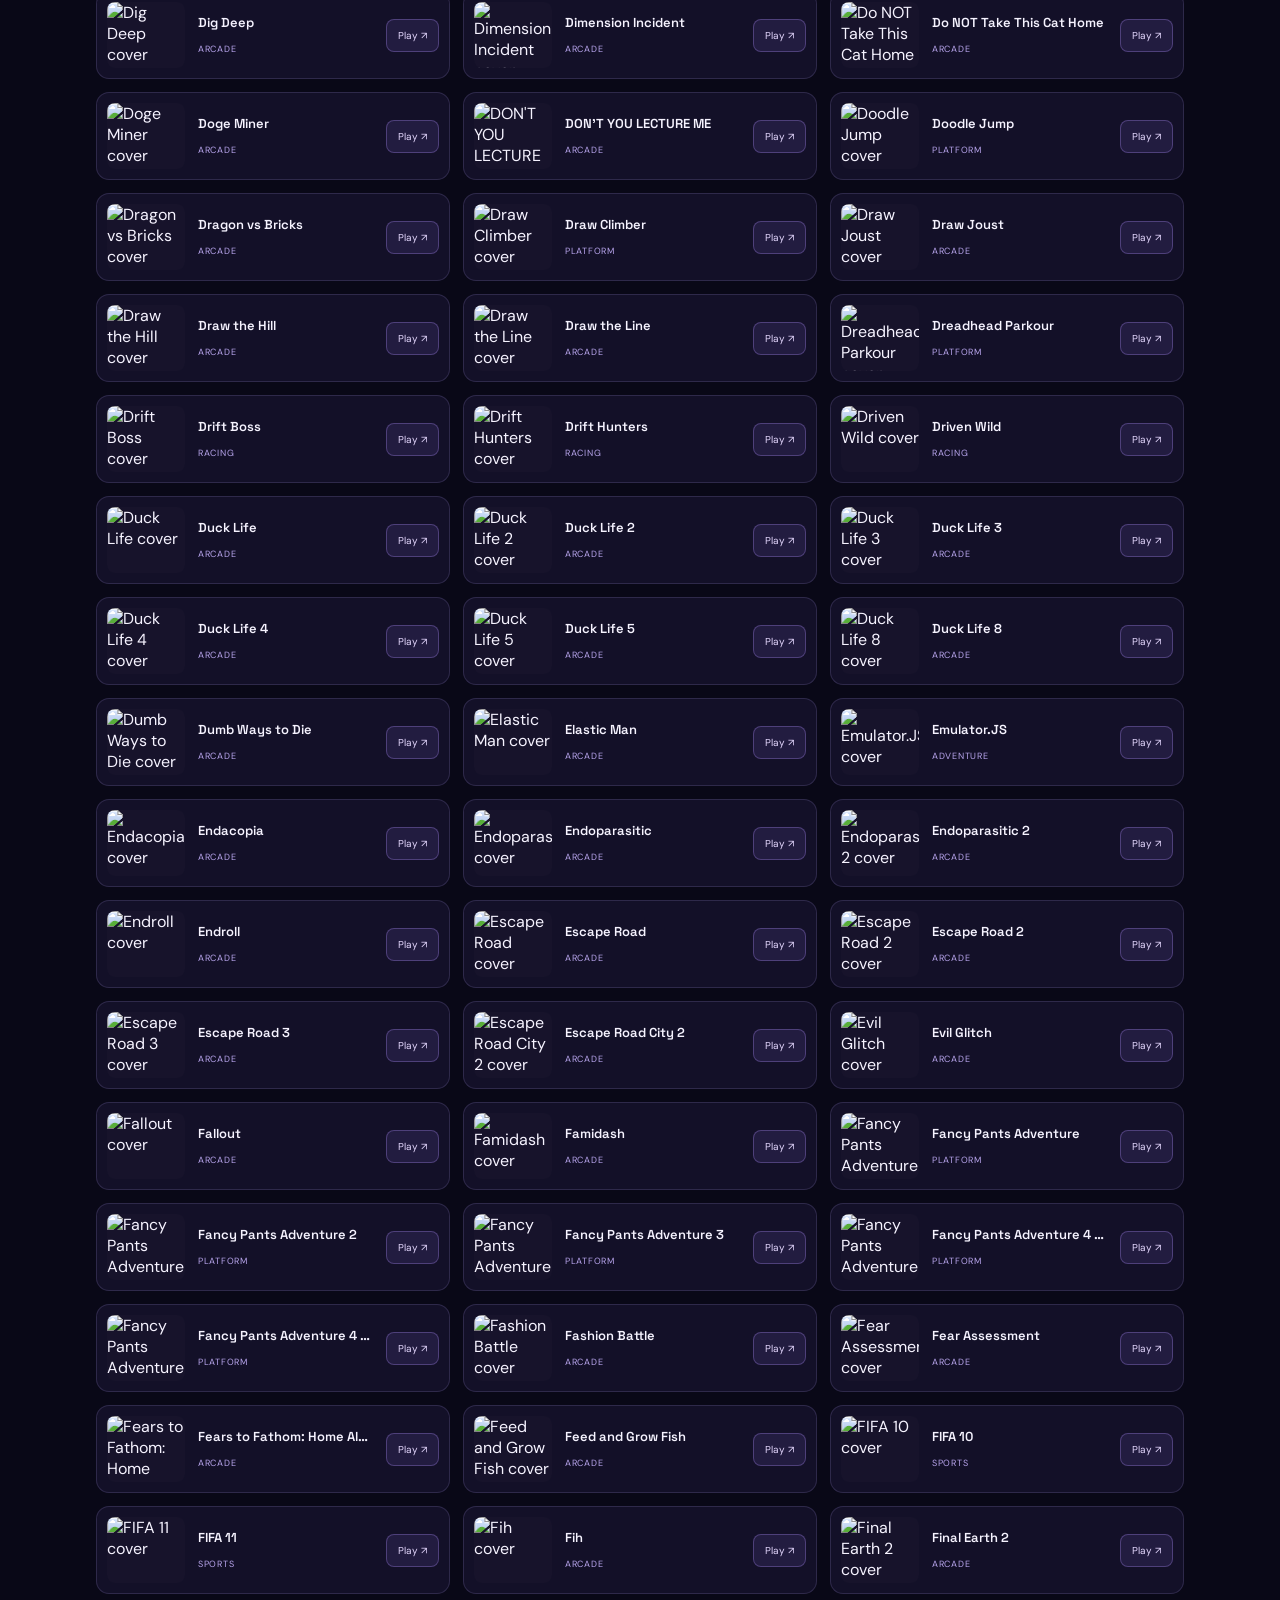
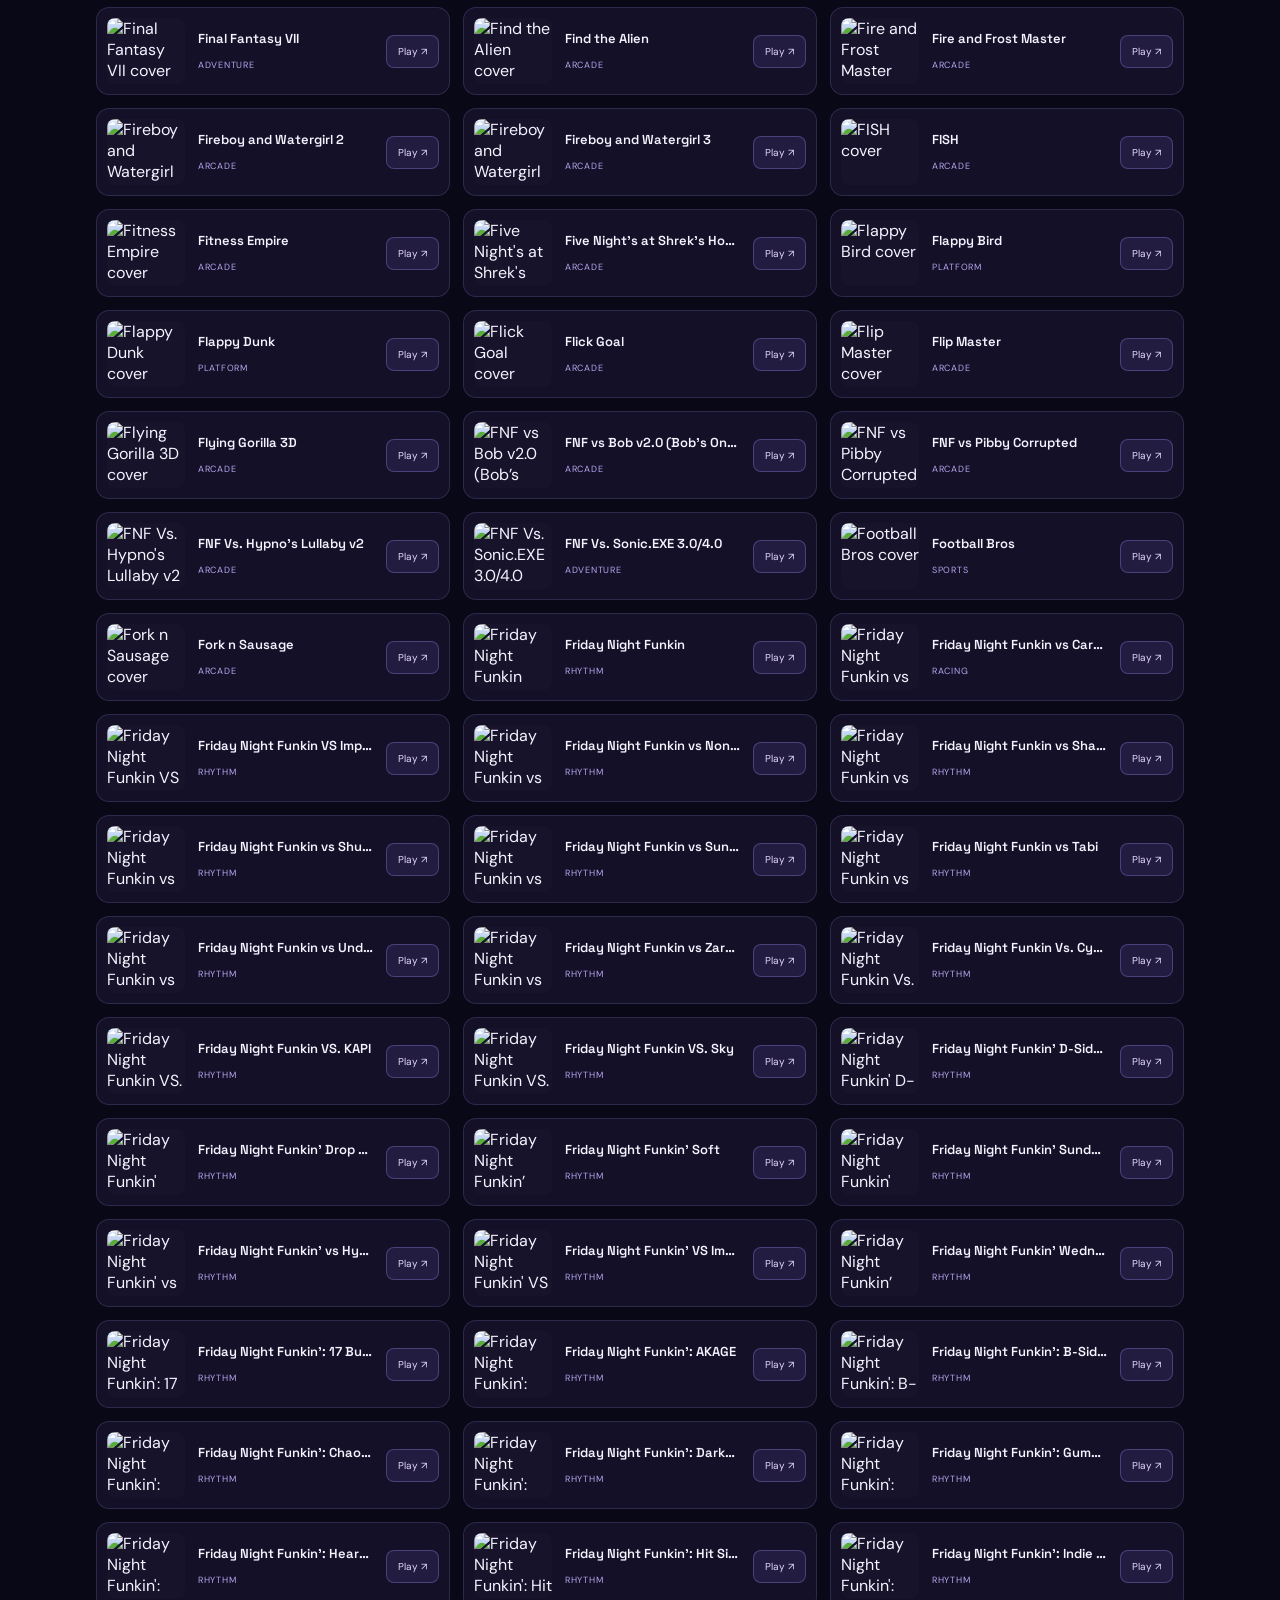
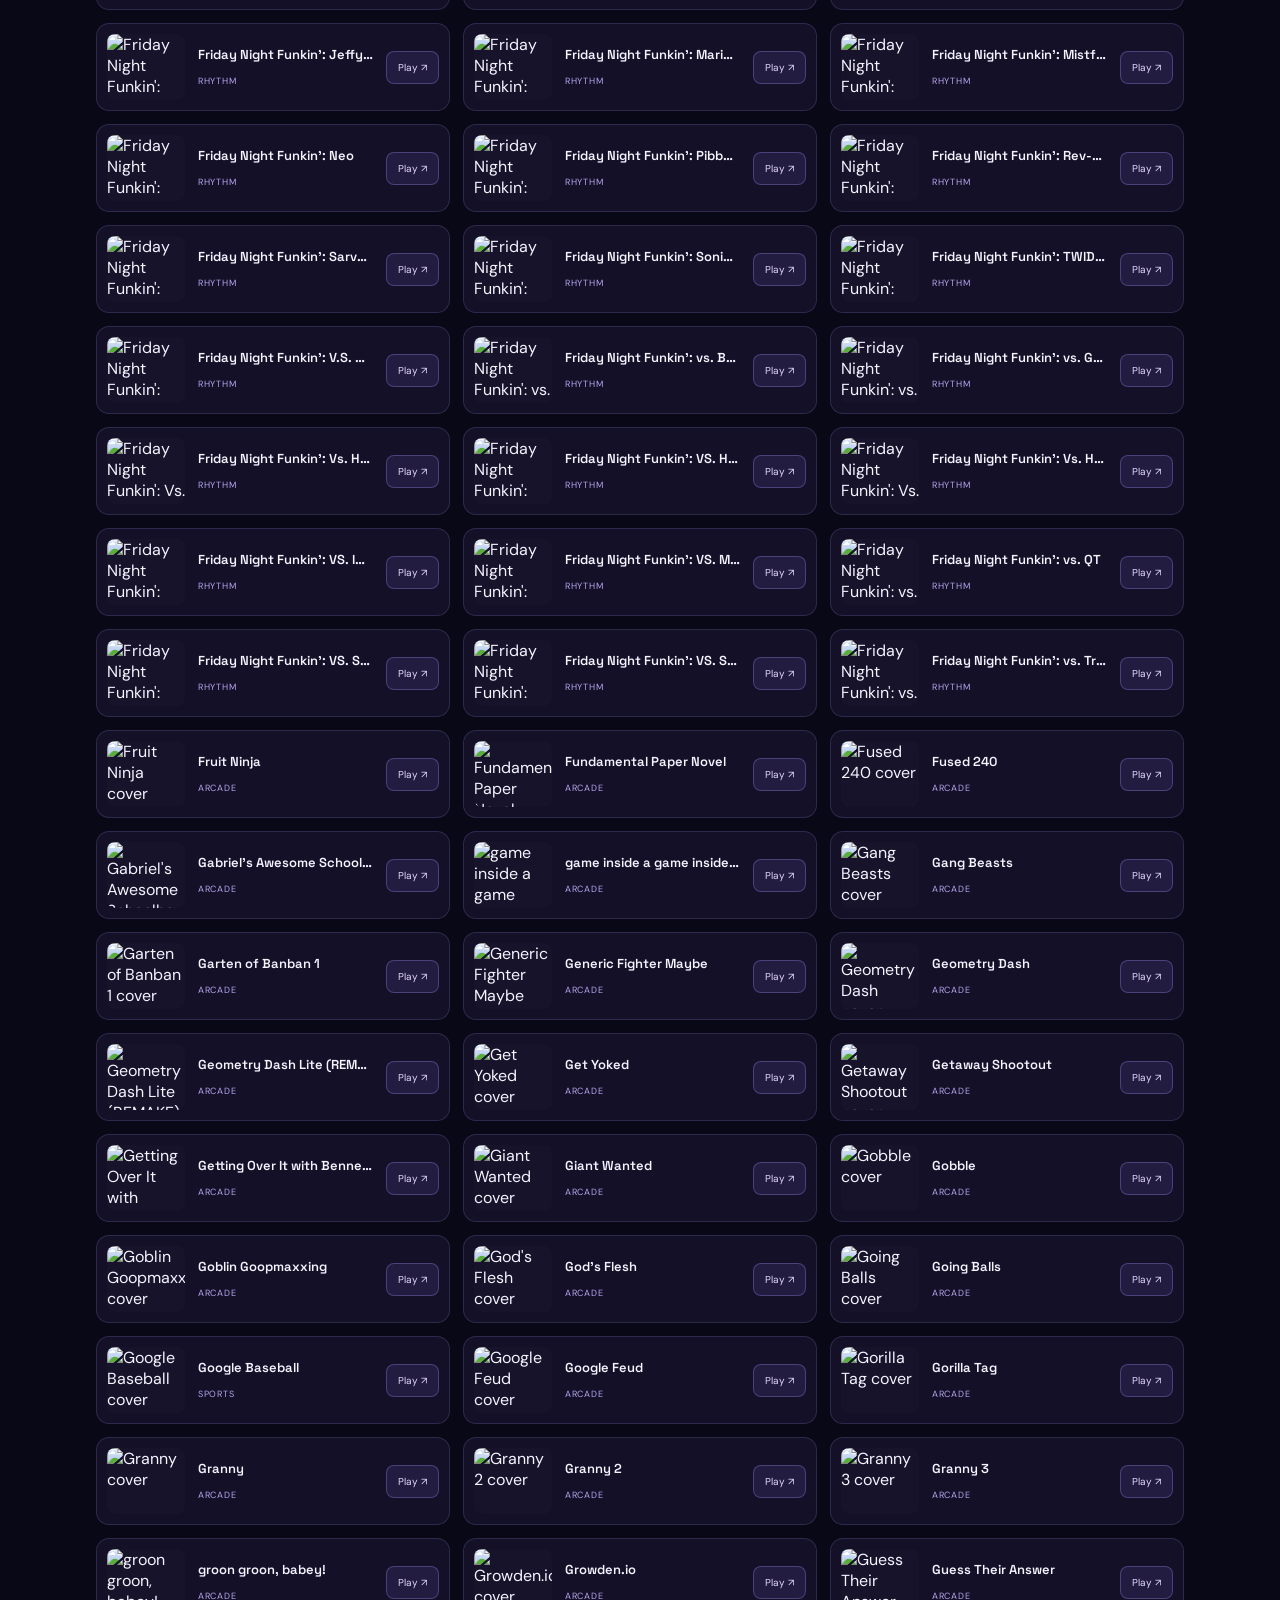
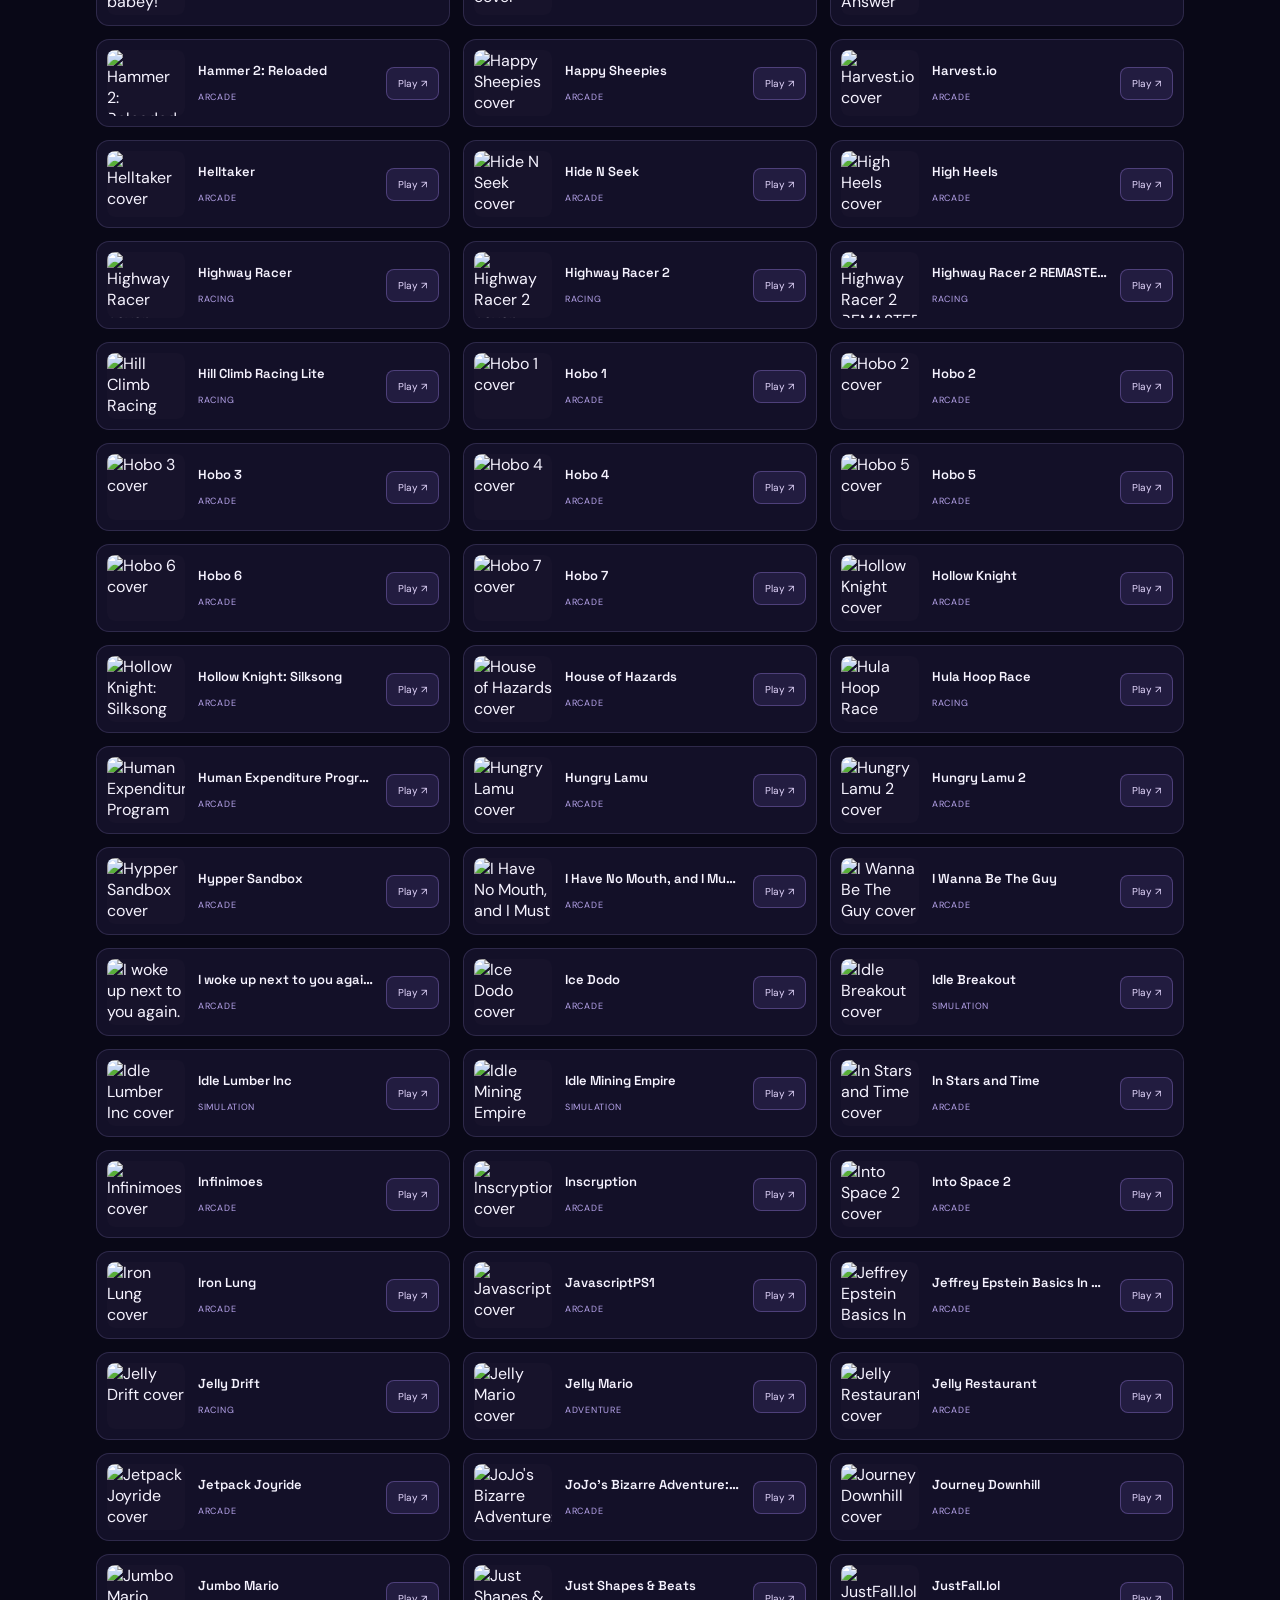
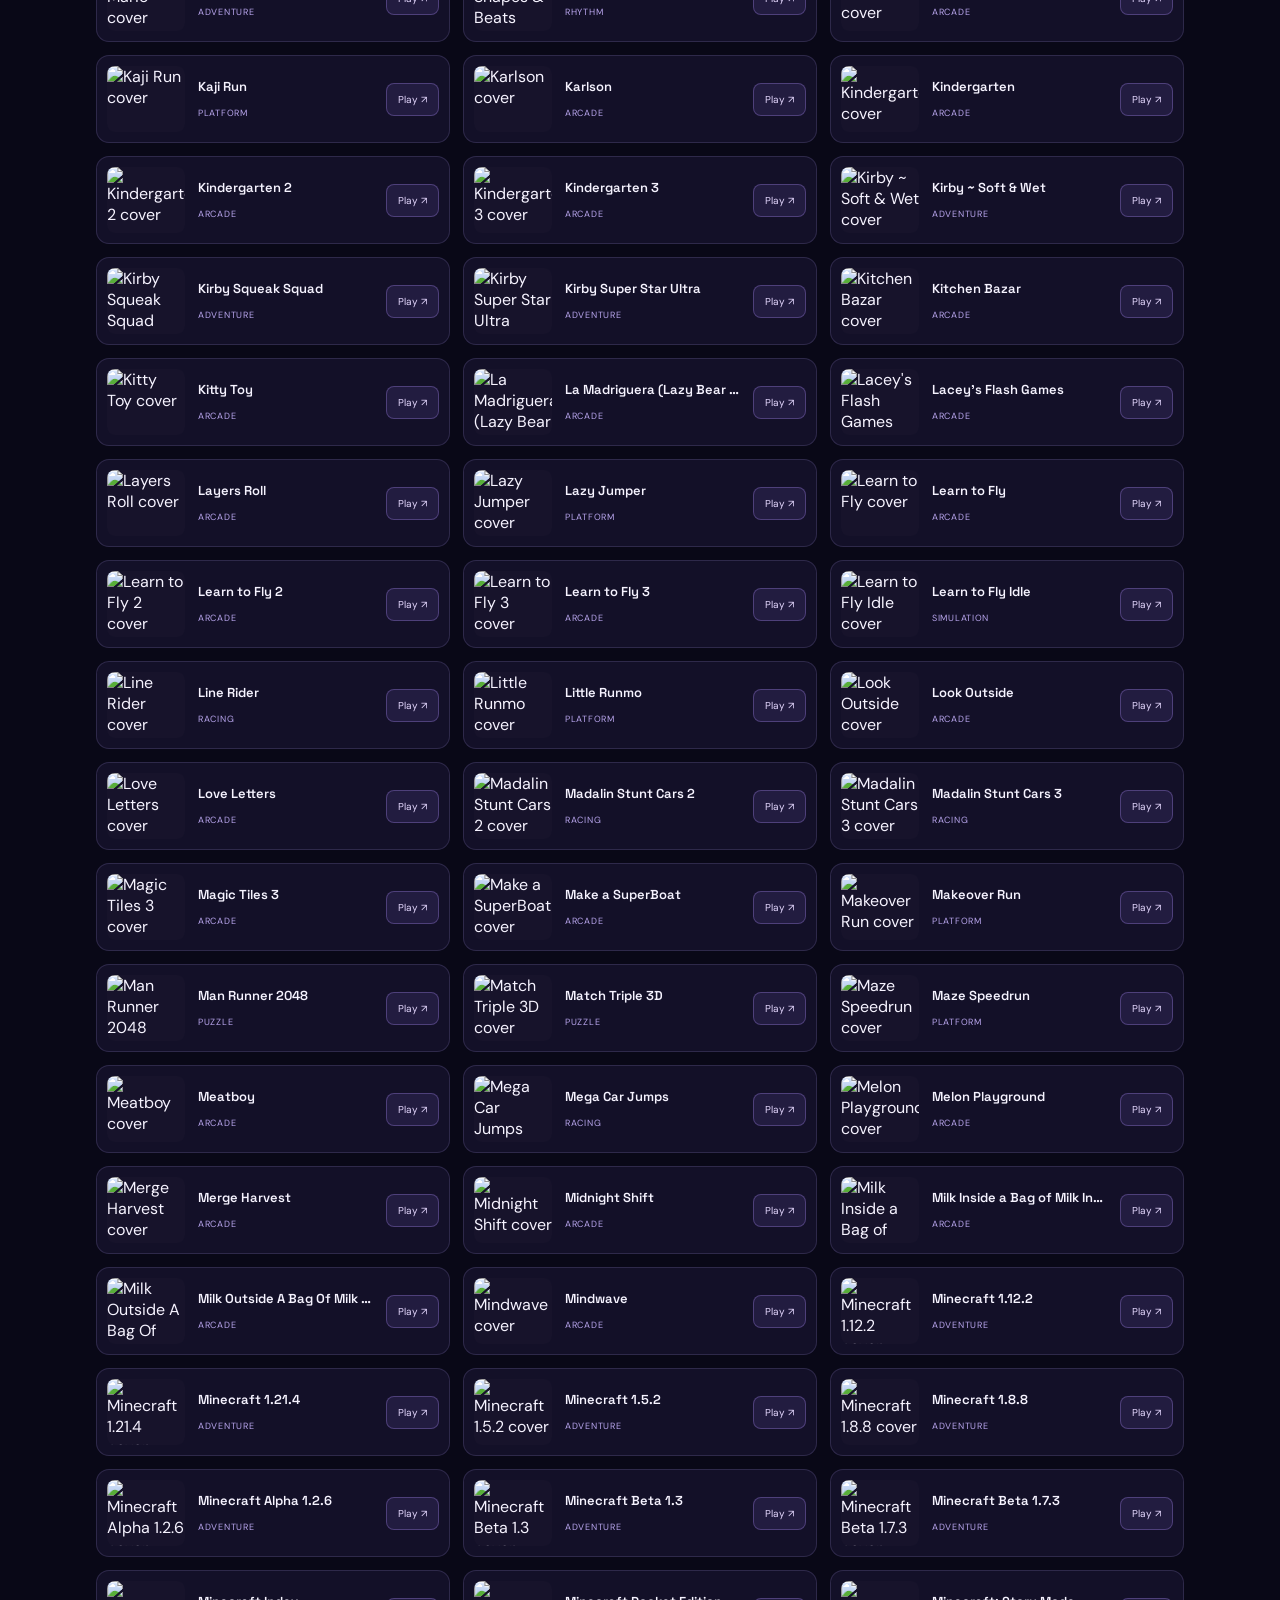
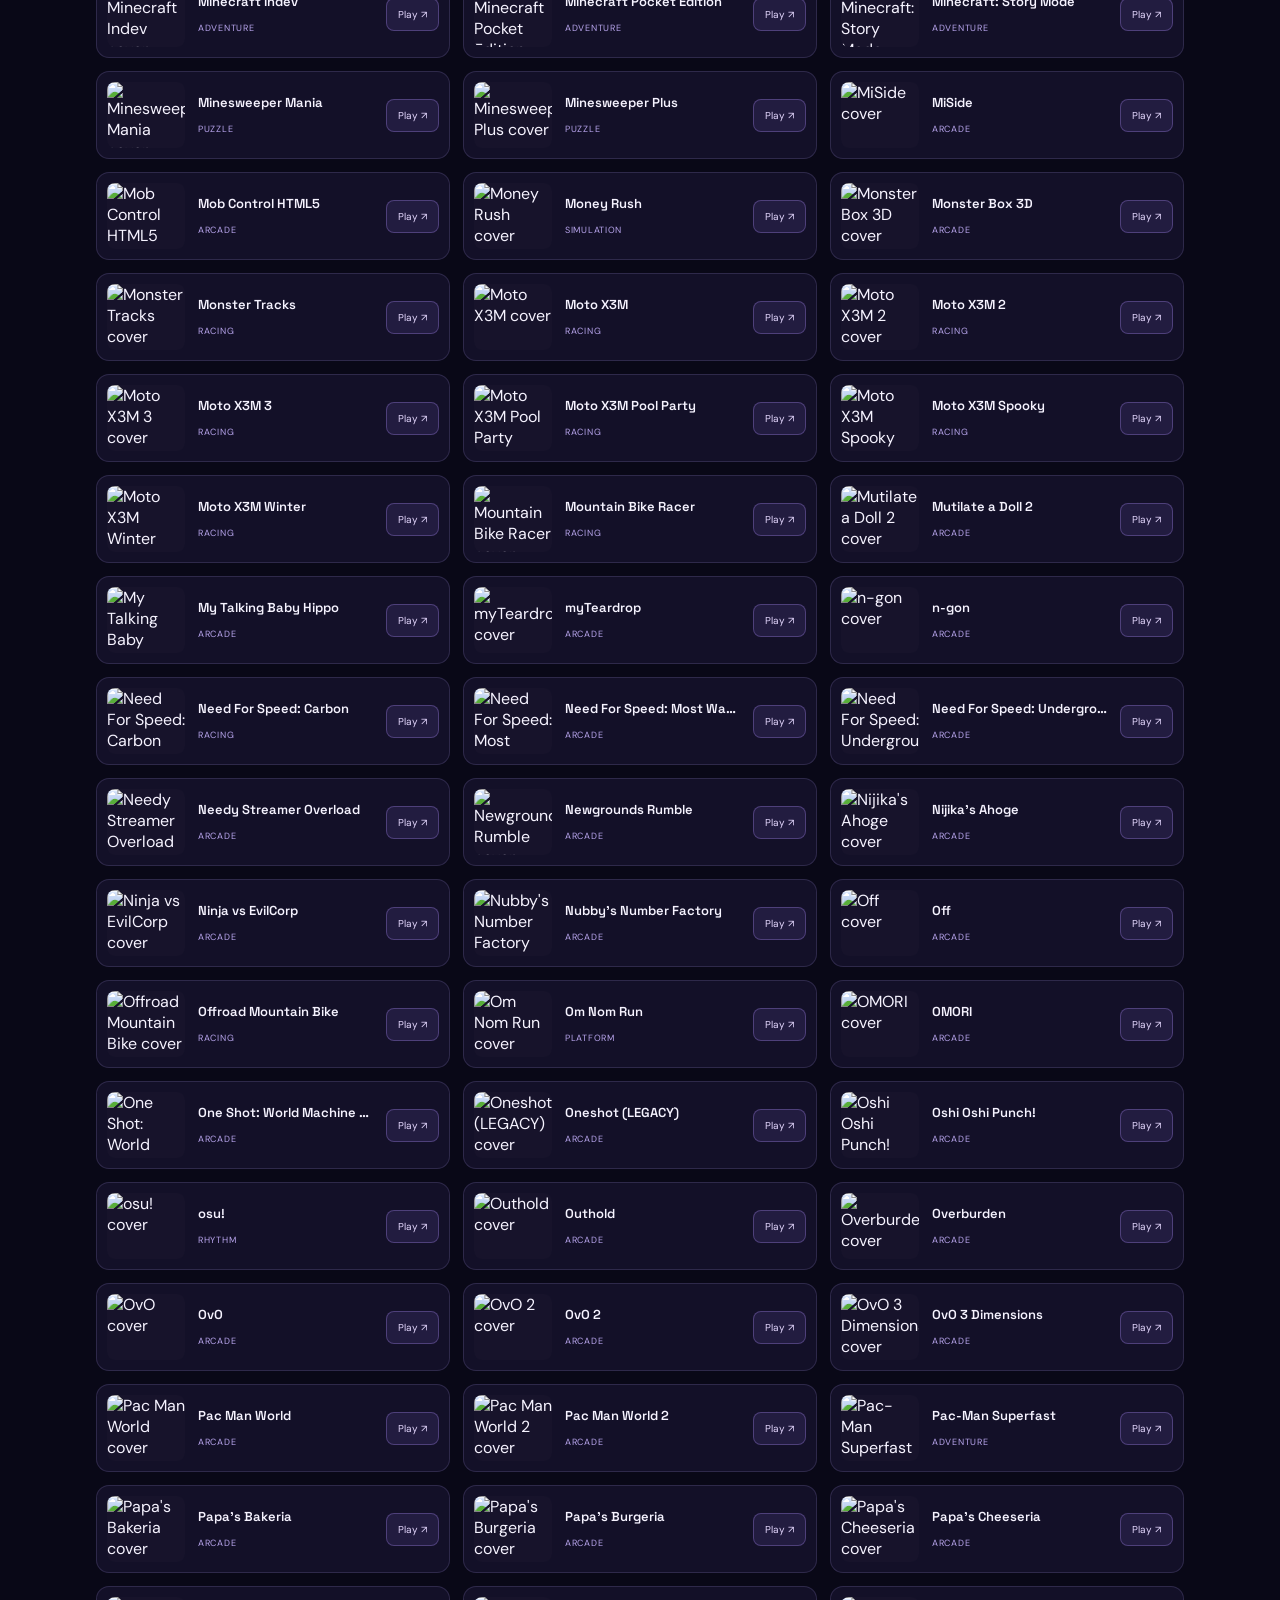
==== commit dd4403b9: "Add adjustable typography weirdness slider" ====
--- a/index.html
+++ b/index.html
@@ -32,6 +32,18 @@
       </div>
     </section>
 
+    <section class="type-control" aria-label="Typography effects">
+      <div class="type-control-copy">
+        <span class="eyebrow">CUSTOMIZE YOUR VIEW</span>
+        <h2>Typography <span class="gradient-text">distortion.</span></h2>
+        <p>Slide toward strange lettering or return to the normal font.</p>
+      </div>
+      <div class="type-slider-wrap">
+        <label for="fontWeirdness"><span>Normal</span><output id="fontWeirdnessValue" for="fontWeirdness">18%</output><span>Weird</span></label>
+        <input id="fontWeirdness" type="range" min="0" max="100" value="18" step="1">
+      </div>
+    </section>
+
     <section class="arcade-section section" id="arcade">
       <div class="section-heading">
         <div><div class="eyebrow">GN-MATH GAME LIBRARY</div><h2>Find your <span class="gradient-text">next game.</span></h2></div>
@@ -47,9 +59,9 @@
       <div class="game-stage" id="gameStage" hidden>
         <div class="game-stage-head">
           <div><span class="eyebrow">GAME RUNNING</span><h3 id="gameTitle">Game</h3></div>
-          <div class="game-stage-actions"><a id="openGameTab" class="game-action-link" href="#" target="_blank" rel="noopener noreferrer">Open in new tab ↗</a><button id="closeGame" class="icon-button" type="button" aria-label="Close game">×</button></div>
+          <div class="game-stage-actions"><button id="openGameTab" class="game-action-link" type="button">Open in new tab ↗</button><button id="focusGameKeyboard" class="game-action-link" type="button">Keyboard controls ⌨</button><button id="fullScreenGame" class="game-action-link" type="button">Fullscreen ⛶</button><button id="closeGame" class="icon-button" type="button" aria-label="Close game">×</button></div>
         </div>
-        <div class="game-frame-wrap"><iframe id="gameFrame" title="Selected game" allow="autoplay; fullscreen; gamepad; accelerometer; gyroscope; orientation-lock" allowfullscreen></iframe></div>
+        <div class="game-frame-wrap"><iframe id="gameFrame" title="Selected game" tabindex="0" allow="autoplay; fullscreen; gamepad; accelerometer; gyroscope; orientation-lock" allowfullscreen></iframe></div><p id="gameLoadStatus" class="game-load-status" role="status" aria-live="polite"></p>
       </div>
     </section>
   </main>
--- a/styles.css
+++ b/styles.css
@@ -132,3 +132,24 @@
   .hero { min-height: auto; }
   .arcade-section { padding-top: 24px; }
 }
+
+
+/* Game viewer controls and fullscreen layout */
+.game-stage-actions .game-action-link{font:inherit;font-size:11px;color:#d9c5ff;border:1px solid var(--line);border-radius:8px;padding:9px 11px;background:rgba(150,112,230,.13);cursor:pointer}
+.game-stage-actions .game-action-link:disabled{opacity:.55;cursor:not-allowed}
+.game-frame-wrap:fullscreen{width:100vw;height:100vh;min-height:0;margin:0;border:0;border-radius:0;background:#05040b}
+.game-frame-wrap:fullscreen iframe{width:100%;height:100%}
+@media(max-width:600px){.game-stage-actions .game-action-link{min-height:40px}}
+
+
+/* Game launch status */
+.game-load-status{min-height:18px;margin:10px 2px 0;color:#a99dc5;font-size:11px;line-height:1.5}
+.game-frame-wrap:fullscreen{width:100vw;height:100vh;min-height:0;margin:0;border:0;border-radius:0;background:#05040b}
+.game-frame-wrap:fullscreen iframe{width:100%;height:100%}
+
+
+/* Keyboard focus helper */
+.game-stage-actions #focusGameKeyboard{font:inherit;font-size:11px;color:#d9c5ff;border:1px solid var(--line);border-radius:8px;padding:9px 11px;background:rgba(150,112,230,.13);cursor:pointer}
+.game-stage-actions #focusGameKeyboard:hover{background:rgba(150,112,230,.28)}
+.game-frame-wrap iframe{outline:none}
+.game-frame-wrap iframe:focus{outline:2px solid rgba(183,155,255,.45);outline-offset:-2px}
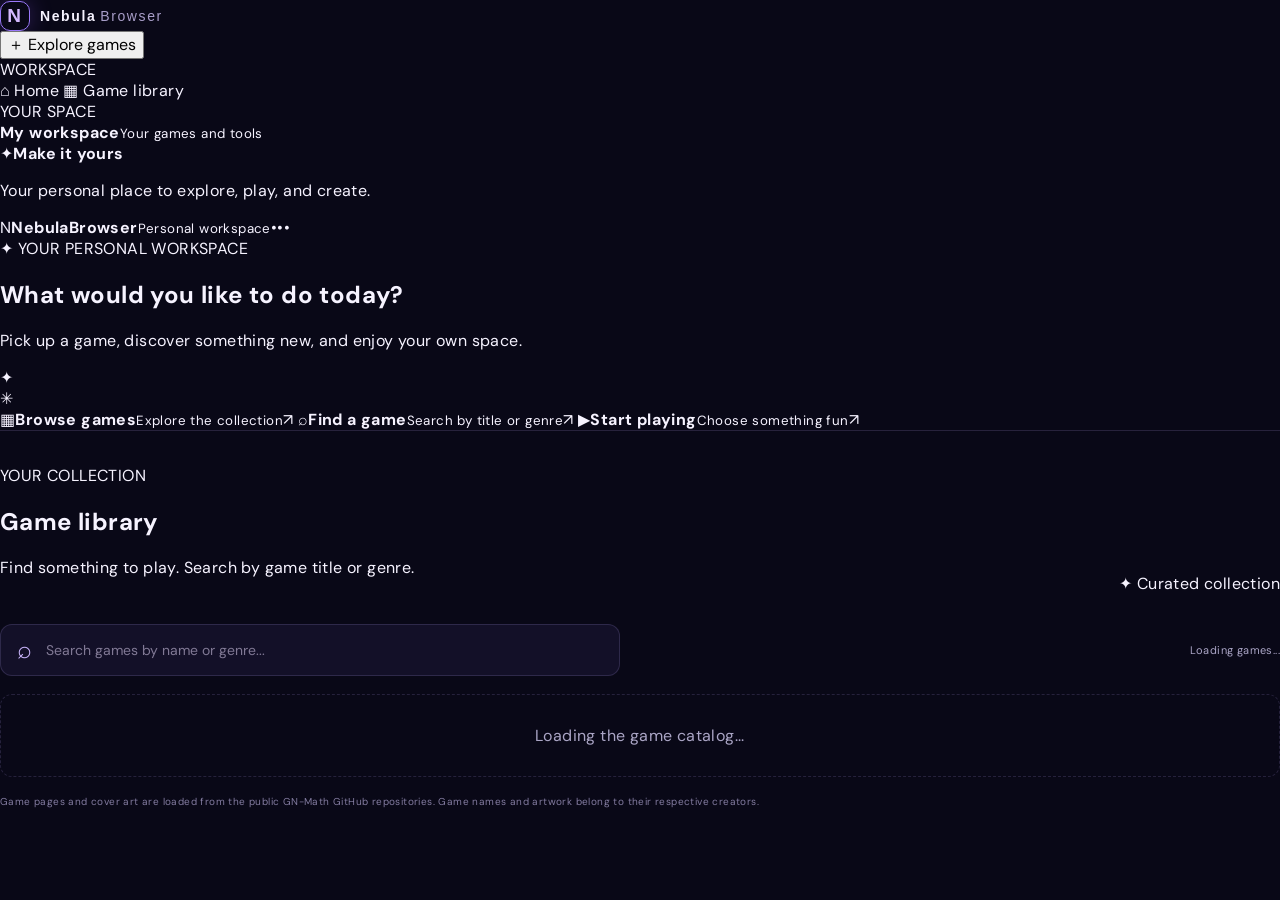
==== commit 42c292f2: "Redesign dashboard with a Canva-inspired workspace layout" ====
--- a/index.html
+++ b/index.html
@@ -3,69 +3,87 @@
 <head>
   <meta charset="UTF-8">
   <meta name="viewport" content="width=device-width, initial-scale=1.0">
-  <meta name="theme-color" content="#090817">
-  <meta name="description" content="NebulaBrowser — a space-themed banner and searchable game library.">
-  <title>NebulaBrowser | Games</title>
+  <meta name="theme-color" content="#f7f7fb">
+  <meta name="description" content="NebulaBrowser — a clean, creative dashboard with a searchable game library.">
+  <title>NebulaBrowser | Your creative space</title>
   <link rel="preconnect" href="https://fonts.googleapis.com">
   <link rel="preconnect" href="https://fonts.gstatic.com" crossorigin>
-  <link href="https://fonts.googleapis.com/css2?family=DM+Sans:wght@400;500;600;700&family=Space+Grotesk:wght@400;500;600;700&display=swap" rel="stylesheet">
+  <link href="https://fonts.googleapis.com/css2?family=DM+Sans:wght@400;500;600;700;800&family=Plus+Jakarta+Sans:wght@400;500;600;700;800&display=swap" rel="stylesheet">
   <link rel="stylesheet" href="styles.css">
 </head>
 <body>
-  <div class="stars stars-one" aria-hidden="true"></div>
-  <div class="stars stars-two" aria-hidden="true"></div>
-  <div class="nebula nebula-one" aria-hidden="true"></div>
-  <div class="nebula nebula-two" aria-hidden="true"></div>
+  <div class="app-shell">
+    <aside class="sidebar">
+      <a class="brand" href="#home" aria-label="NebulaBrowser home">
+        <span class="brand-mark">N</span>
+        <span>Nebula<span class="brand-light">Browser</span></span>
+      </a>
+      <button class="create-button" type="button" onclick="document.getElementById('arcade').scrollIntoView({behavior:'smooth'})"><span>＋</span> Explore games</button>
+      <div class="sidebar-label">WORKSPACE</div>
+      <nav class="side-nav" aria-label="Main navigation">
+        <a class="side-link active" href="#home"><span class="side-icon">⌂</span> Home</a>
+        <a class="side-link" href="#arcade"><span class="side-icon">▦</span> Game library</a>
+      </nav>
+      <div class="sidebar-label collections-label">YOUR SPACE</div>
+      <div class="workspace-note"><span class="workspace-dot"></span><span><b>My workspace</b><small>Your games and tools</small></span></div>
+      <div class="sidebar-bottom">
+        <div class="help-card"><span class="help-icon">✦</span><b>Make it yours</b><p>Your personal place to explore, play, and create.</p></div>
+        <div class="profile-row"><span class="profile-avatar">N</span><span><b>NebulaBrowser</b><small>Personal workspace</small></span><span class="profile-menu">•••</span></div>
+      </div>
+    </aside>
 
-  <main id="home">
-    <section class="hero" aria-label="NebulaBrowser banner">
-      <div class="hero-copy">
-        <div class="eyebrow"><span class="pulse-dot"></span> YOUR PERSONAL SPACEPORT</div>
-        <h1>Explore beyond<br><span class="gradient-text">the ordinary.</span></h1>
-        <p class="hero-description">A universe of games, ready when you are.</p>
+    <main class="main-content" id="home">
+      <header class="topbar">
+        <div class="mobile-brand"><span class="brand-mark">N</span><b>NebulaBrowser</b></div>
+        <div class="breadcrumb"><span>Workspace</span><span class="crumb-divider">/</span><b>Home</b></div>
+        <a class="topbar-help" href="#arcade">Explore <span>↗</span></a>
+      </header>
+
+      <div class="page-content">
+        <section class="welcome-row">
+          <div>
+            <div class="welcome-date"><span class="welcome-sparkle">✦</span> YOUR PERSONAL WORKSPACE</div>
+            <h1>What would you like to <span>do today?</span></h1>
+            <p>Pick up a game, discover something new, and enjoy your own space.</p>
+          </div>
+          <div class="welcome-illustration" aria-hidden="true">
+            <div class="shape shape-back"></div><div class="shape shape-mid"></div><div class="shape shape-front">✦</div>
+            <span class="float-dot dot-one"></span><span class="float-dot dot-two"></span><span class="float-cross">✳</span>
+          </div>
+        </section>
+
+        <section class="quick-actions" aria-label="Quick actions">
+          <a class="quick-action action-purple" href="#arcade"><span class="action-icon">▦</span><span><b>Browse games</b><small>Explore the collection</small></span><span class="action-arrow">↗</span></a>
+          <a class="quick-action action-blue" href="#arcade"><span class="action-icon">⌕</span><span><b>Find a game</b><small>Search by title or genre</small></span><span class="action-arrow">↗</span></a>
+          <a class="quick-action action-peach" href="#arcade"><span class="action-icon">▶</span><span><b>Start playing</b><small>Choose something fun</small></span><span class="action-arrow">↗</span></a>
+        </section>
+
+        <section class="arcade-section" id="arcade">
+          <div class="section-heading">
+            <div><div class="section-kicker">YOUR COLLECTION</div><h2>Game library</h2><p>Find something to play. Search by game title or genre.</p></div>
+            <span class="collection-badge">✦ Curated collection</span>
+          </div>
+          <div class="game-library-tools">
+            <label class="game-search-wrap" for="gameSearch"><span>⌕</span><input id="gameSearch" type="search" placeholder="Search games by name or genre..." autocomplete="off"></label>
+            <span class="game-count" id="gameCount" aria-live="polite">Loading games...</span>
+          </div>
+          <div class="game-library" id="gameLibrary" aria-live="polite"><div class="no-games">Loading the game catalog...</div></div>
+          <p class="game-source-note">Game pages and cover art are loaded from the public GN-Math GitHub repositories. Game names and artwork belong to their respective creators.</p>
+
+          <div class="game-stage" id="gameStage" hidden>
+            <div class="game-stage-head">
+              <div><span class="stage-kicker">NOW PLAYING</span><h3 id="gameTitle">Game</h3></div>
+              <div class="game-stage-actions"><button id="openGameTab" class="game-action-link" type="button">Open in new tab ↗</button><button id="focusGameKeyboard" class="game-action-link" type="button">Keyboard controls ⌨</button><button id="fullScreenGame" class="game-action-link" type="button">Fullscreen ⛶</button><button id="closeGame" class="icon-button" type="button" aria-label="Close game">×</button></div>
+            </div>
+            <div class="game-frame-wrap"><iframe id="gameFrame" title="Selected game" tabindex="0" allow="autoplay; fullscreen; gamepad; accelerometer; gyroscope; orientation-lock" allowfullscreen></iframe></div>
+            <p id="gameLoadStatus" class="game-load-status" role="status" aria-live="polite"></p>
+          </div>
+        </section>
+        <footer><span>© NebulaBrowser</span><span>Made for your workspace <b>✦</b></span></footer>
       </div>
-      <div class="planet-scene" aria-label="Glowing violet planet illustration">
-        <div class="orbit orbit-a"></div><div class="orbit orbit-b"></div>
-        <div class="planet"><div class="planet-shine"></div><div class="planet-ring"></div></div>
-        <span class="planet-star star-a">✦</span><span class="planet-star star-b">✧</span><span class="planet-star star-c">·</span>
-        <div class="planet-label"><span>NEBULA-01</span><b>DEEP SPACE</b></div>
-      </div>
-    </section>
-
-    <section class="type-control" aria-label="Typography effects">
-      <div class="type-control-copy">
-        <span class="eyebrow">CUSTOMIZE YOUR VIEW</span>
-        <h2>Typography <span class="gradient-text">distortion.</span></h2>
-        <p>Slide toward strange lettering or return to the normal font.</p>
-      </div>
-      <div class="type-slider-wrap">
-        <label for="fontWeirdness"><span>Normal</span><output id="fontWeirdnessValue" for="fontWeirdness">18%</output><span>Weird</span></label>
-        <input id="fontWeirdness" type="range" min="0" max="100" value="18" step="1">
-      </div>
-    </section>
-
-    <section class="arcade-section section" id="arcade">
-      <div class="section-heading">
-        <div><div class="eyebrow">GN-MATH GAME LIBRARY</div><h2>Find your <span class="gradient-text">next game.</span></h2></div>
-        <span class="section-index">GAME COLLECTION</span>
-      </div>
-      <p class="section-description">Search the available games by title or genre, then select Play to launch one.</p>
-      <div class="game-library-tools">
-        <label class="game-search-wrap" for="gameSearch"><span>⌕</span><input id="gameSearch" type="search" placeholder="Search games by name or genre..." autocomplete="off"></label>
-        <span class="game-count" id="gameCount" aria-live="polite">Loading games...</span>
-      </div>
-      <div class="game-library" id="gameLibrary" aria-live="polite"><div class="no-games">Loading the game catalog...</div></div>
-      <p class="game-source-note">Game pages and cover art are loaded from the public GN-Math GitHub repositories. Game names and artwork belong to their respective creators.</p>
-      <div class="game-stage" id="gameStage" hidden>
-        <div class="game-stage-head">
-          <div><span class="eyebrow">GAME RUNNING</span><h3 id="gameTitle">Game</h3></div>
-          <div class="game-stage-actions"><button id="openGameTab" class="game-action-link" type="button">Open in new tab ↗</button><button id="focusGameKeyboard" class="game-action-link" type="button">Keyboard controls ⌨</button><button id="fullScreenGame" class="game-action-link" type="button">Fullscreen ⛶</button><button id="closeGame" class="icon-button" type="button" aria-label="Close game">×</button></div>
-        </div>
-        <div class="game-frame-wrap"><iframe id="gameFrame" title="Selected game" tabindex="0" allow="autoplay; fullscreen; gamepad; accelerometer; gyroscope; orientation-lock" allowfullscreen></iframe></div><p id="gameLoadStatus" class="game-load-status" role="status" aria-live="polite"></p>
-      </div>
-    </section>
-  </main>
+    </main>
+  </div>
   <script src="games.js"></script>
   <script src="script.js"></script>
 </body>
-</html>
+</html>
--- a/styles.css
+++ b/styles.css
@@ -153,3 +153,17 @@
 .game-stage-actions #focusGameKeyboard:hover{background:rgba(150,112,230,.28)}
 .game-frame-wrap iframe{outline:none}
 .game-frame-wrap iframe:focus{outline:2px solid rgba(183,155,255,.45);outline-offset:-2px}
+
+
+/* Adjustable typography effect */
+:root{--type-spacing:0.40px;--type-shadow:0 0 1px rgba(218,190,255,.032);--type-font:"Space Grotesk",sans-serif;--type-italic:normal}
+body{letter-spacing:var(--type-spacing);text-shadow:var(--type-shadow)}
+.hero h1,.section h2,.game-stage-head h3,.library-game-info h3{font-family:var(--type-font);font-style:var(--type-italic);letter-spacing:calc(-1.2px + var(--type-spacing))}
+.type-control{max-width:1180px;margin:0 auto;padding:22px 7.5% 42px;display:grid;grid-template-columns:1fr minmax(260px,.8fr);align-items:center;gap:30px;border-top:1px solid var(--line);border-bottom:1px solid var(--line);background:rgba(20,16,43,.35)}
+.type-control-copy h2{font:600 25px/1.2 "Space Grotesk",sans-serif;letter-spacing:-.7px;margin:9px 0}
+.type-control-copy p{font-size:12px;color:var(--muted);margin:0;line-height:1.6}
+.type-slider-wrap{padding:18px;border:1px solid var(--line);border-radius:13px;background:var(--panel)}
+.type-slider-wrap label{display:flex;align-items:center;justify-content:space-between;gap:12px;color:var(--muted);font-size:11px;margin-bottom:13px}
+.type-slider-wrap output{font-weight:700;color:#d8c5ff;font-variant-numeric:tabular-nums}
+.type-slider-wrap input{display:block;width:100%;accent-color:#b28aff;cursor:pointer}
+@media(max-width:700px){.type-control{grid-template-columns:1fr;gap:16px;padding:22px 5% 28px}.type-slider-wrap{padding:15px}}
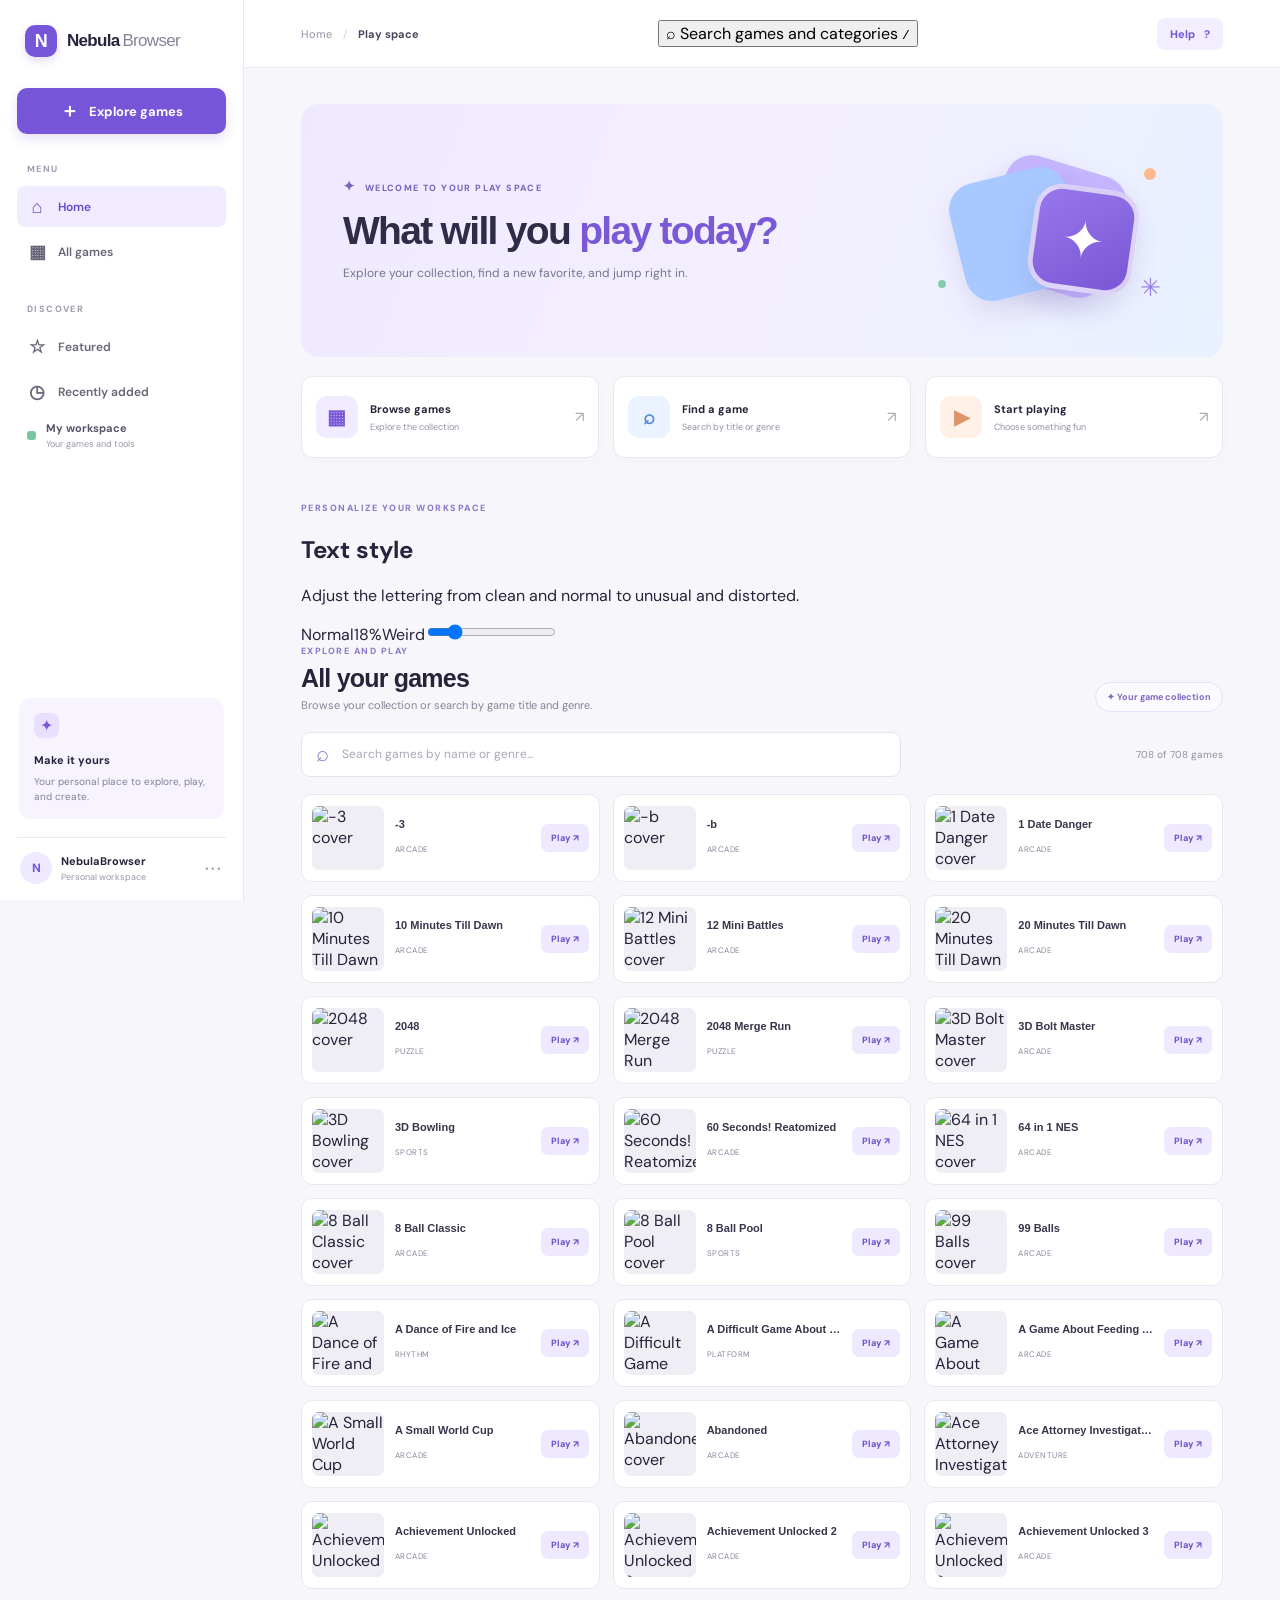
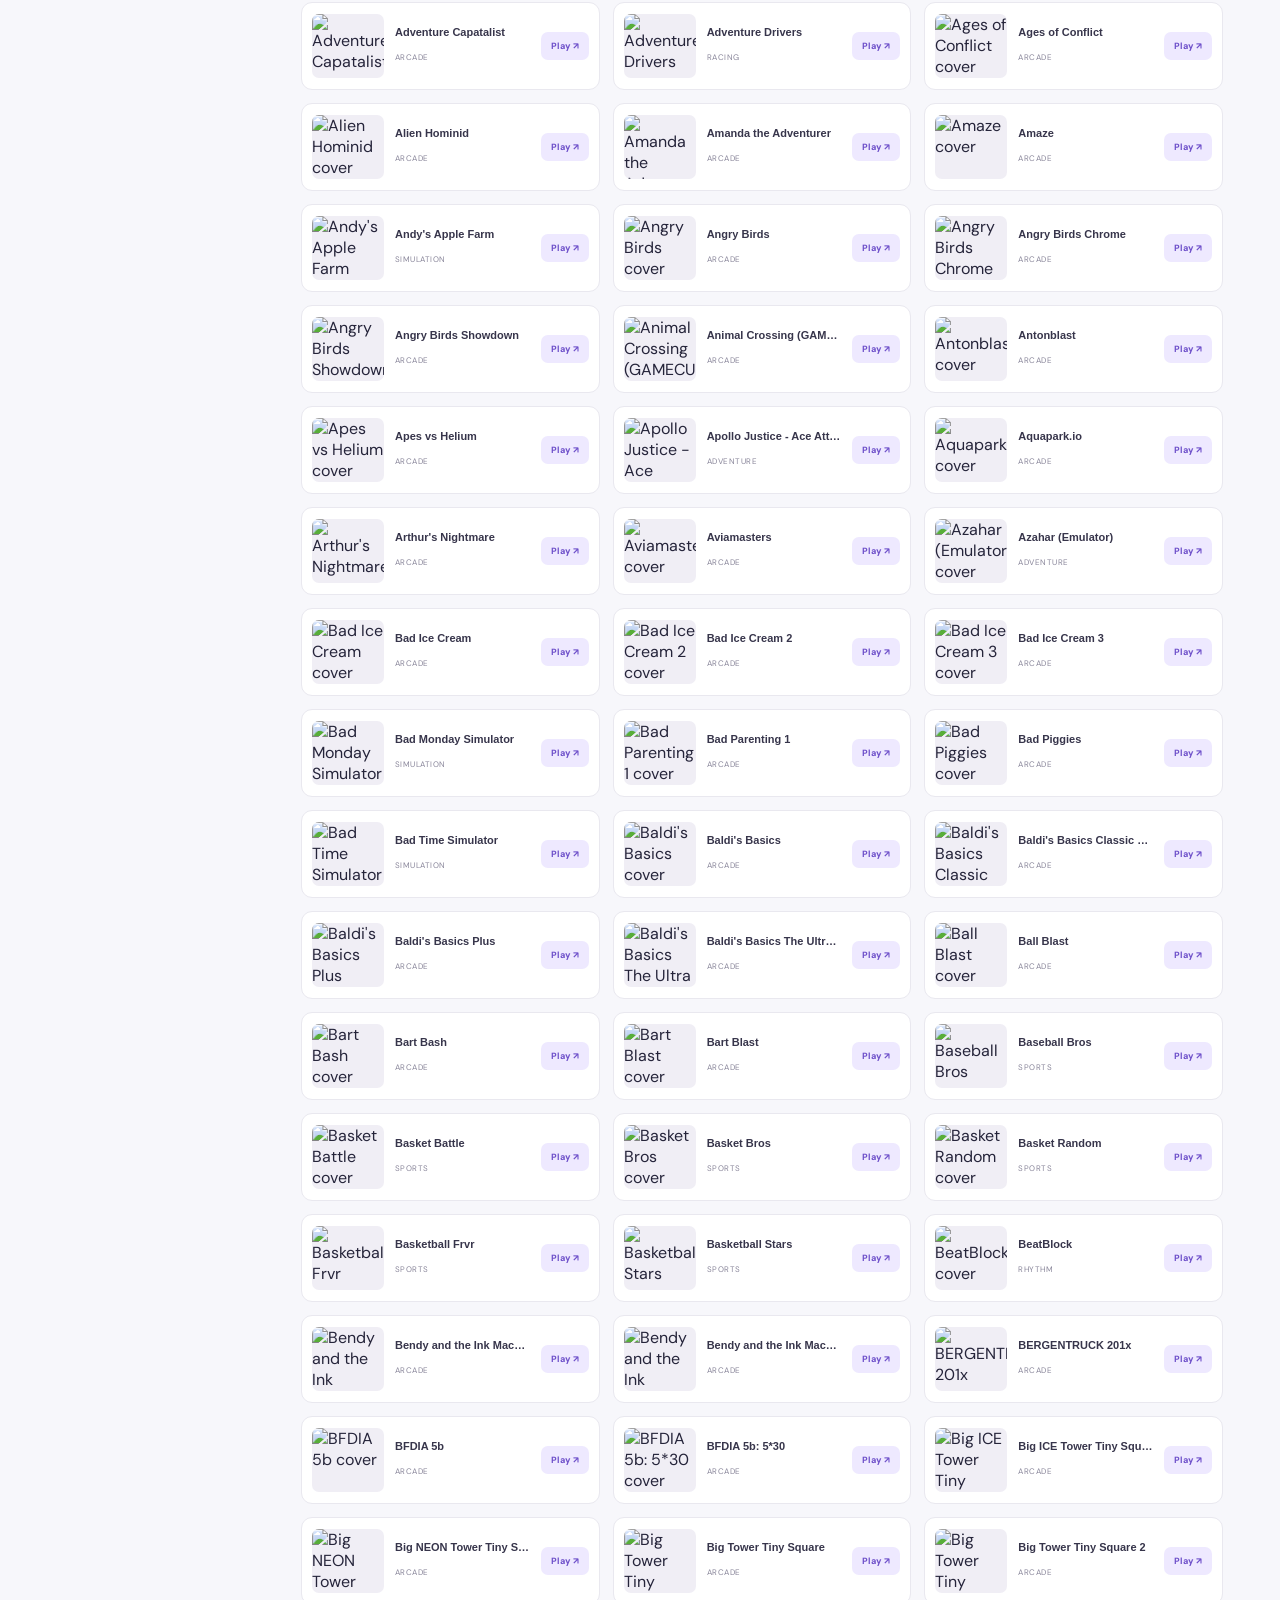
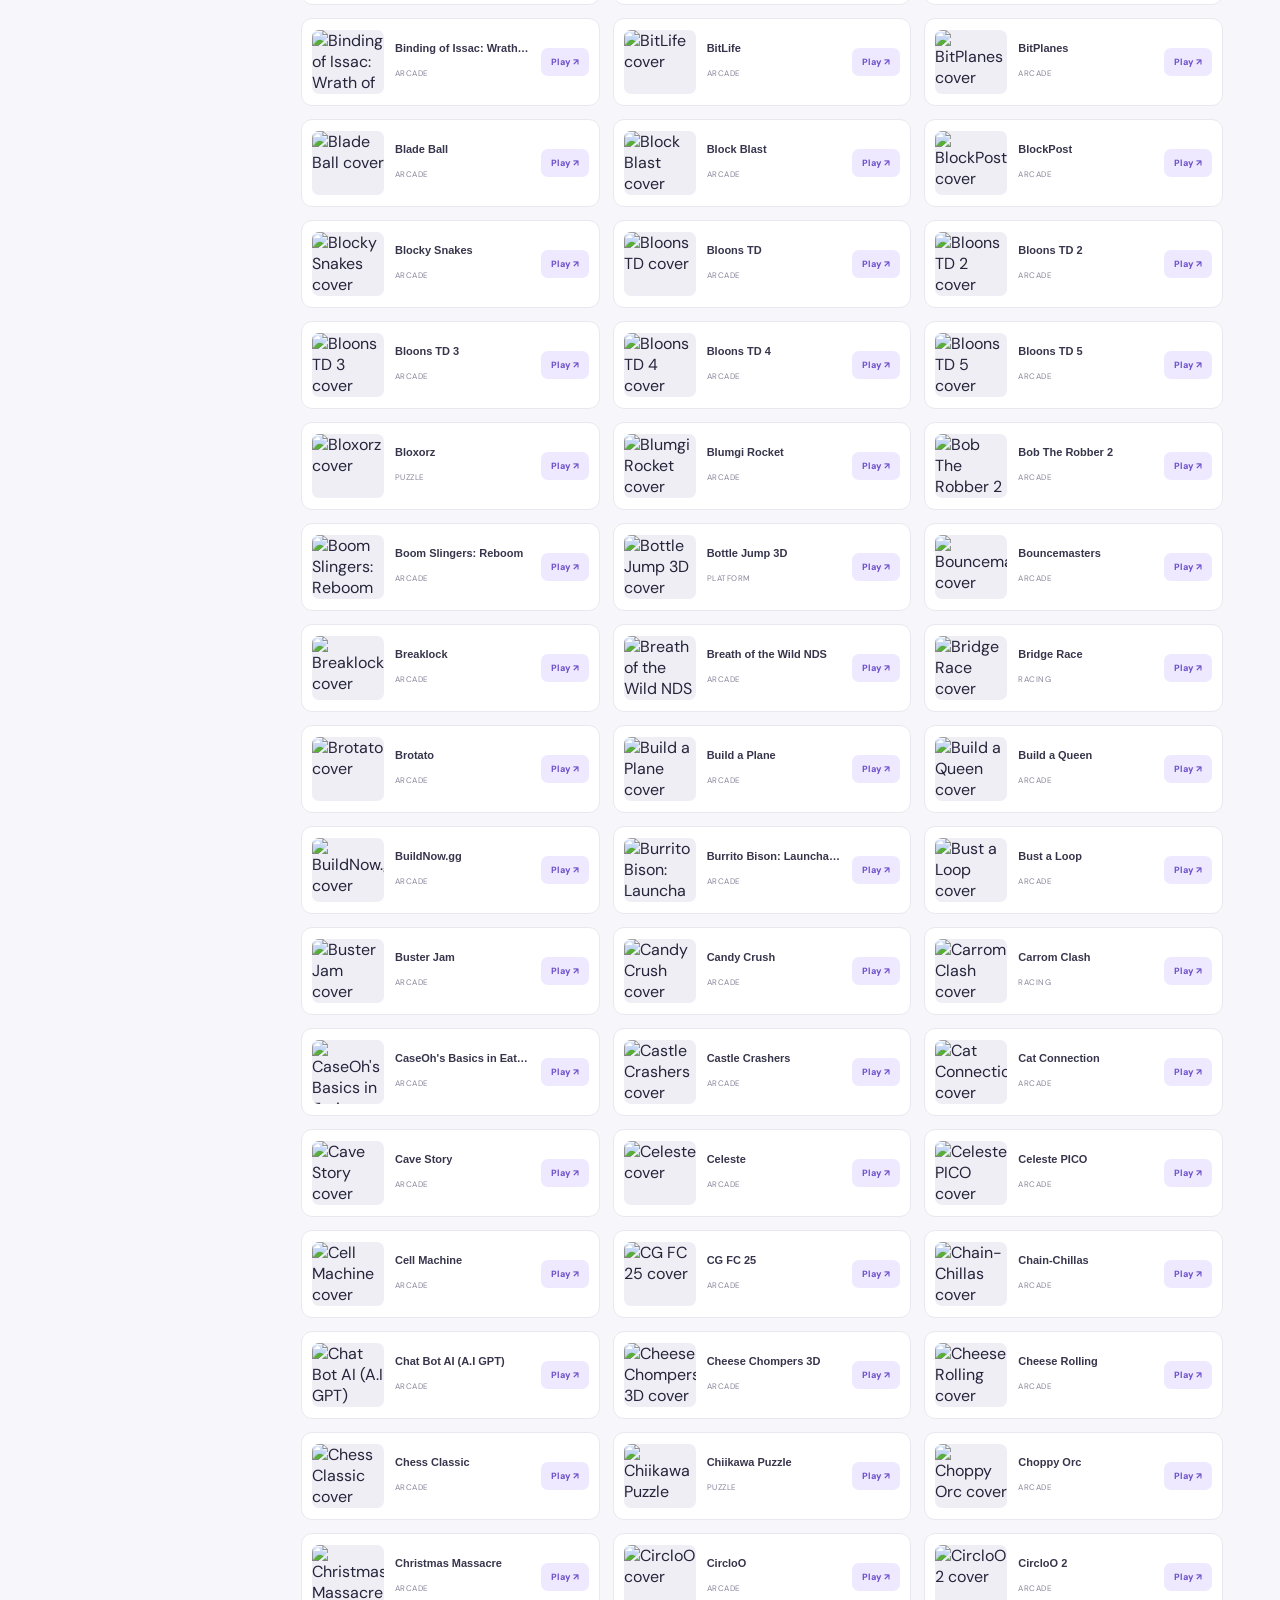
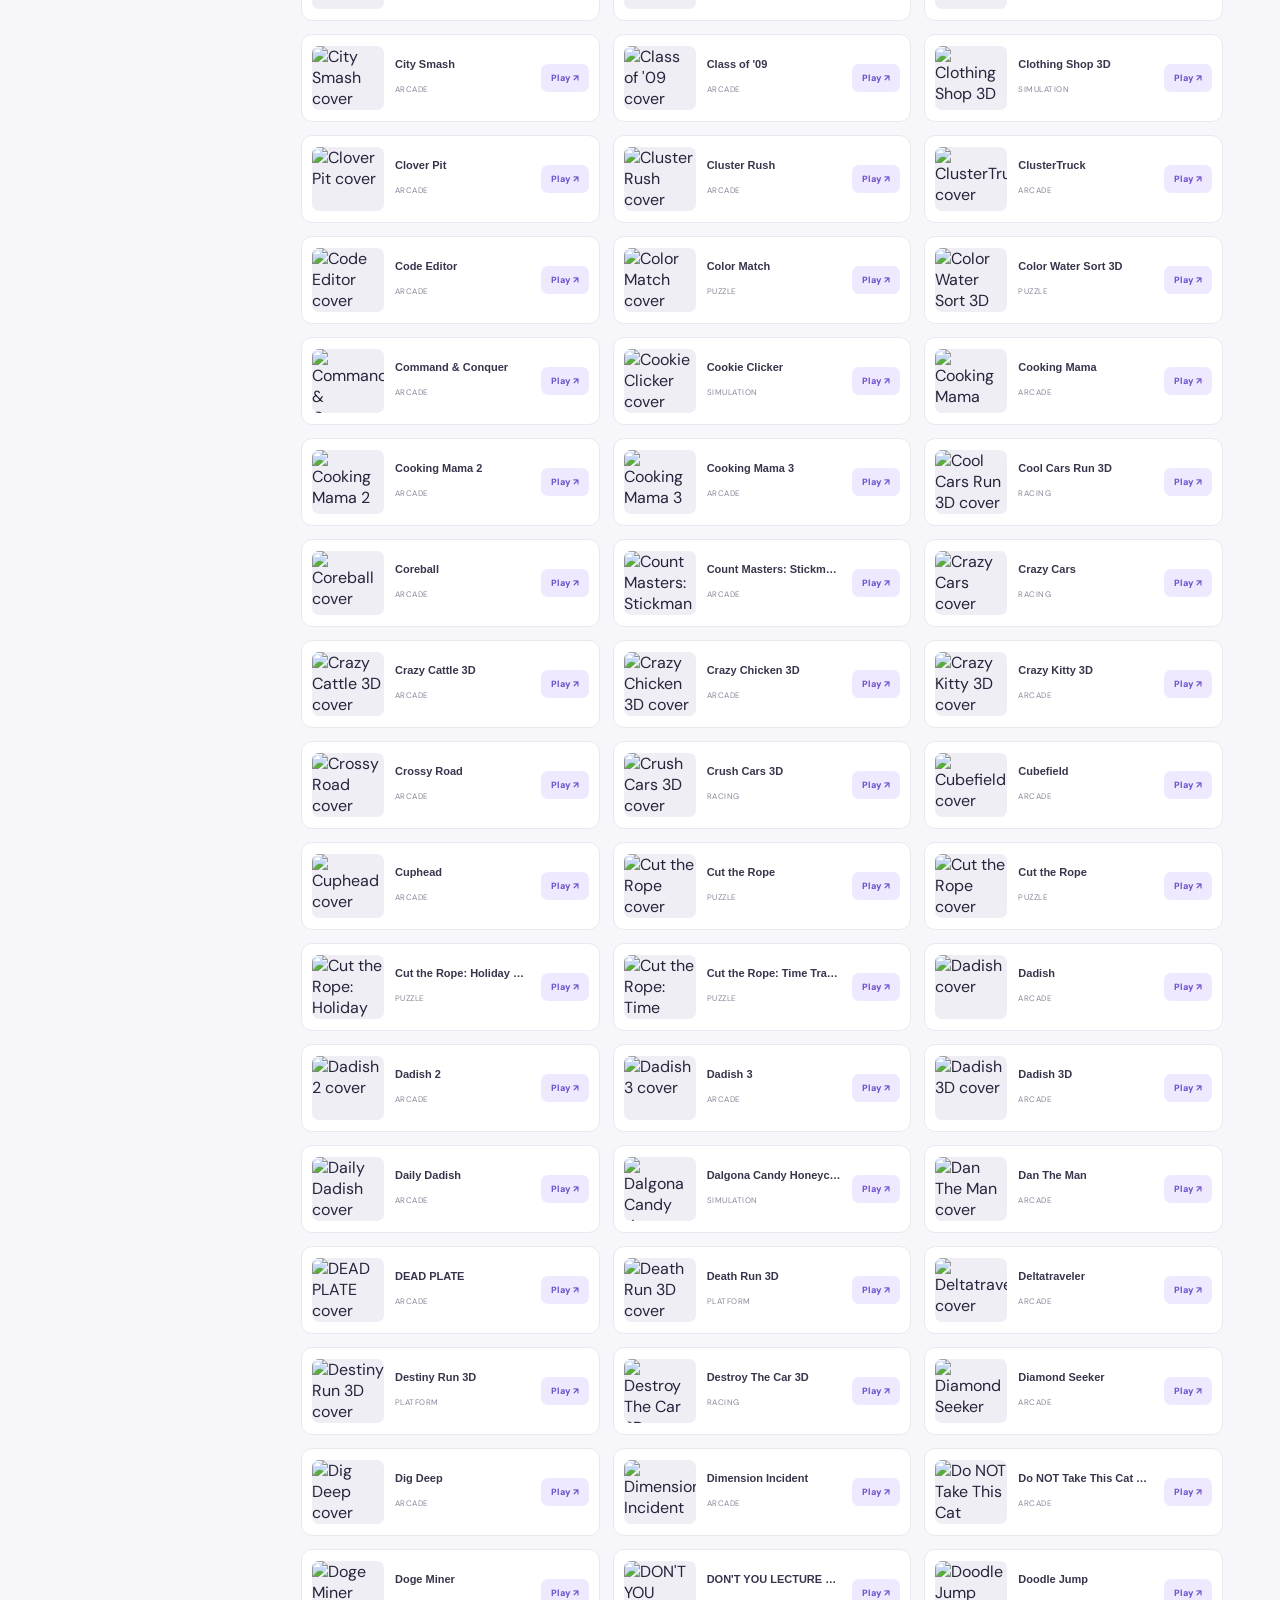
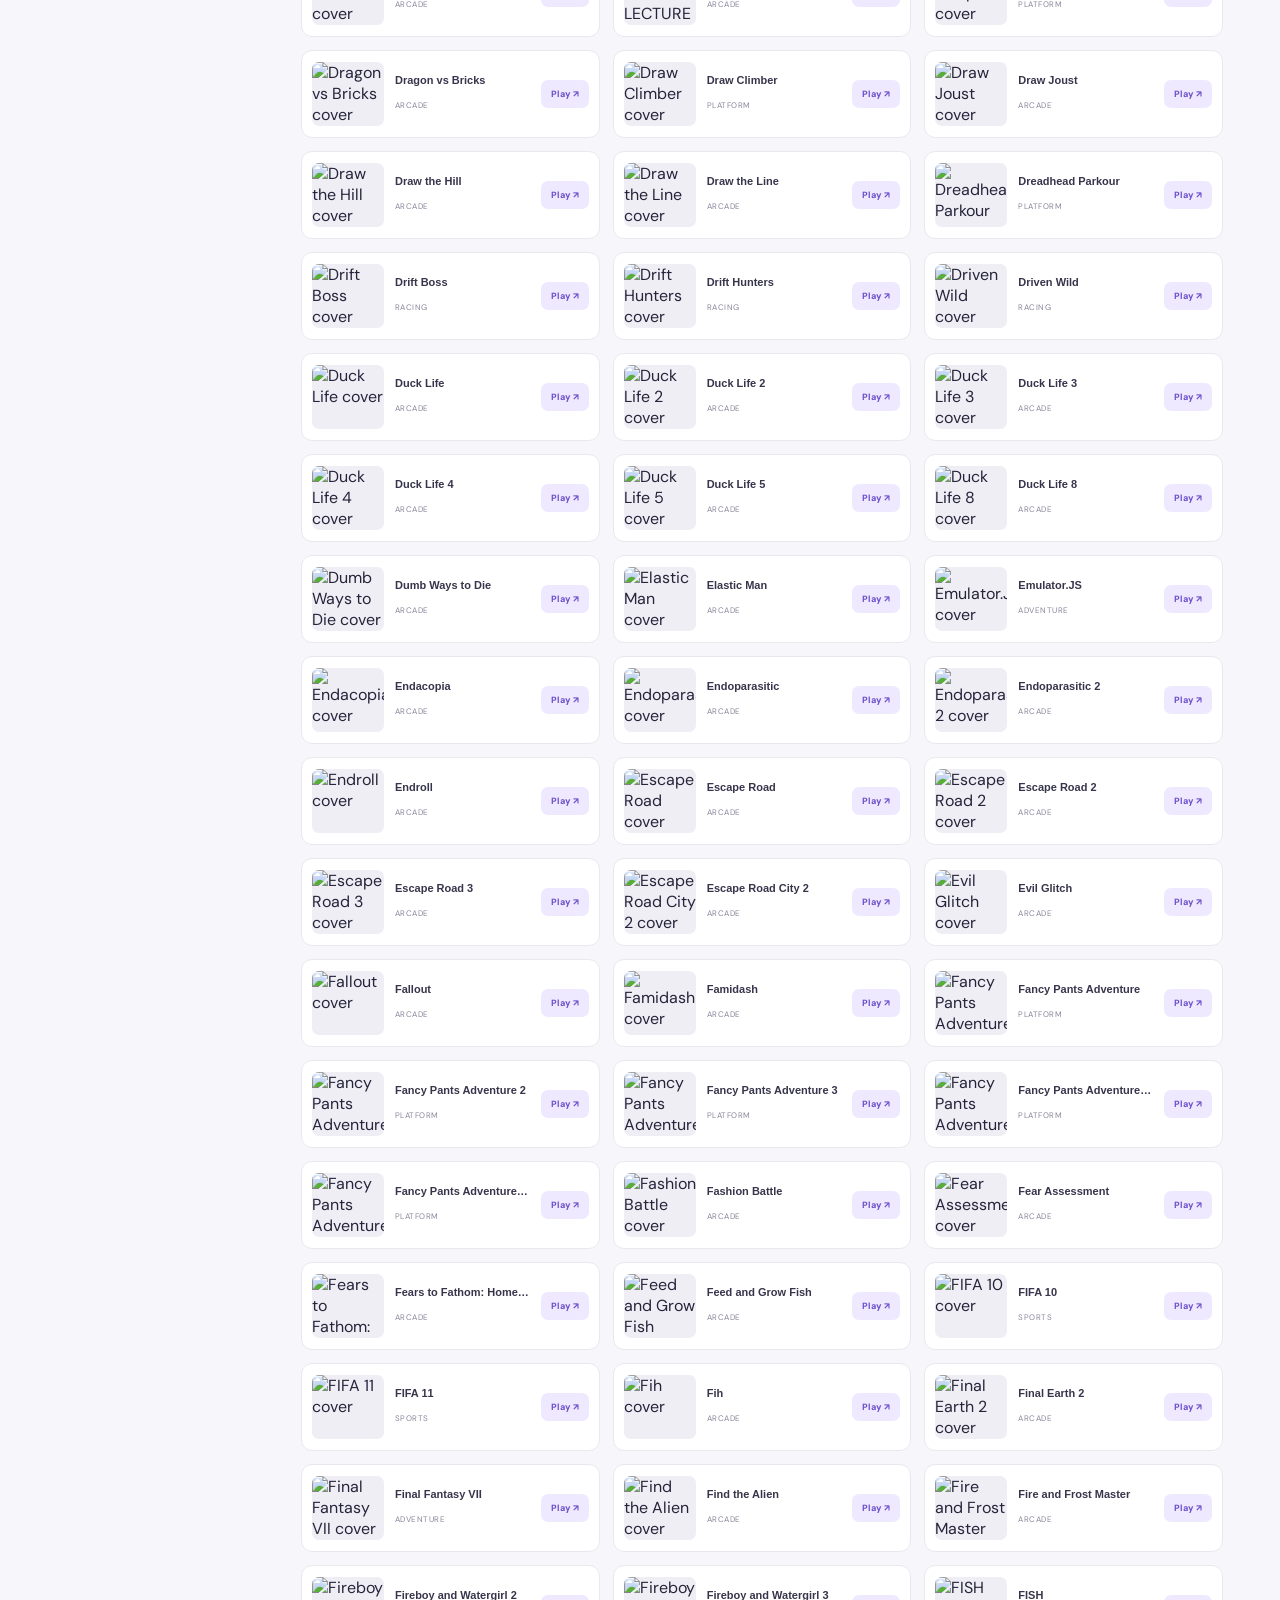
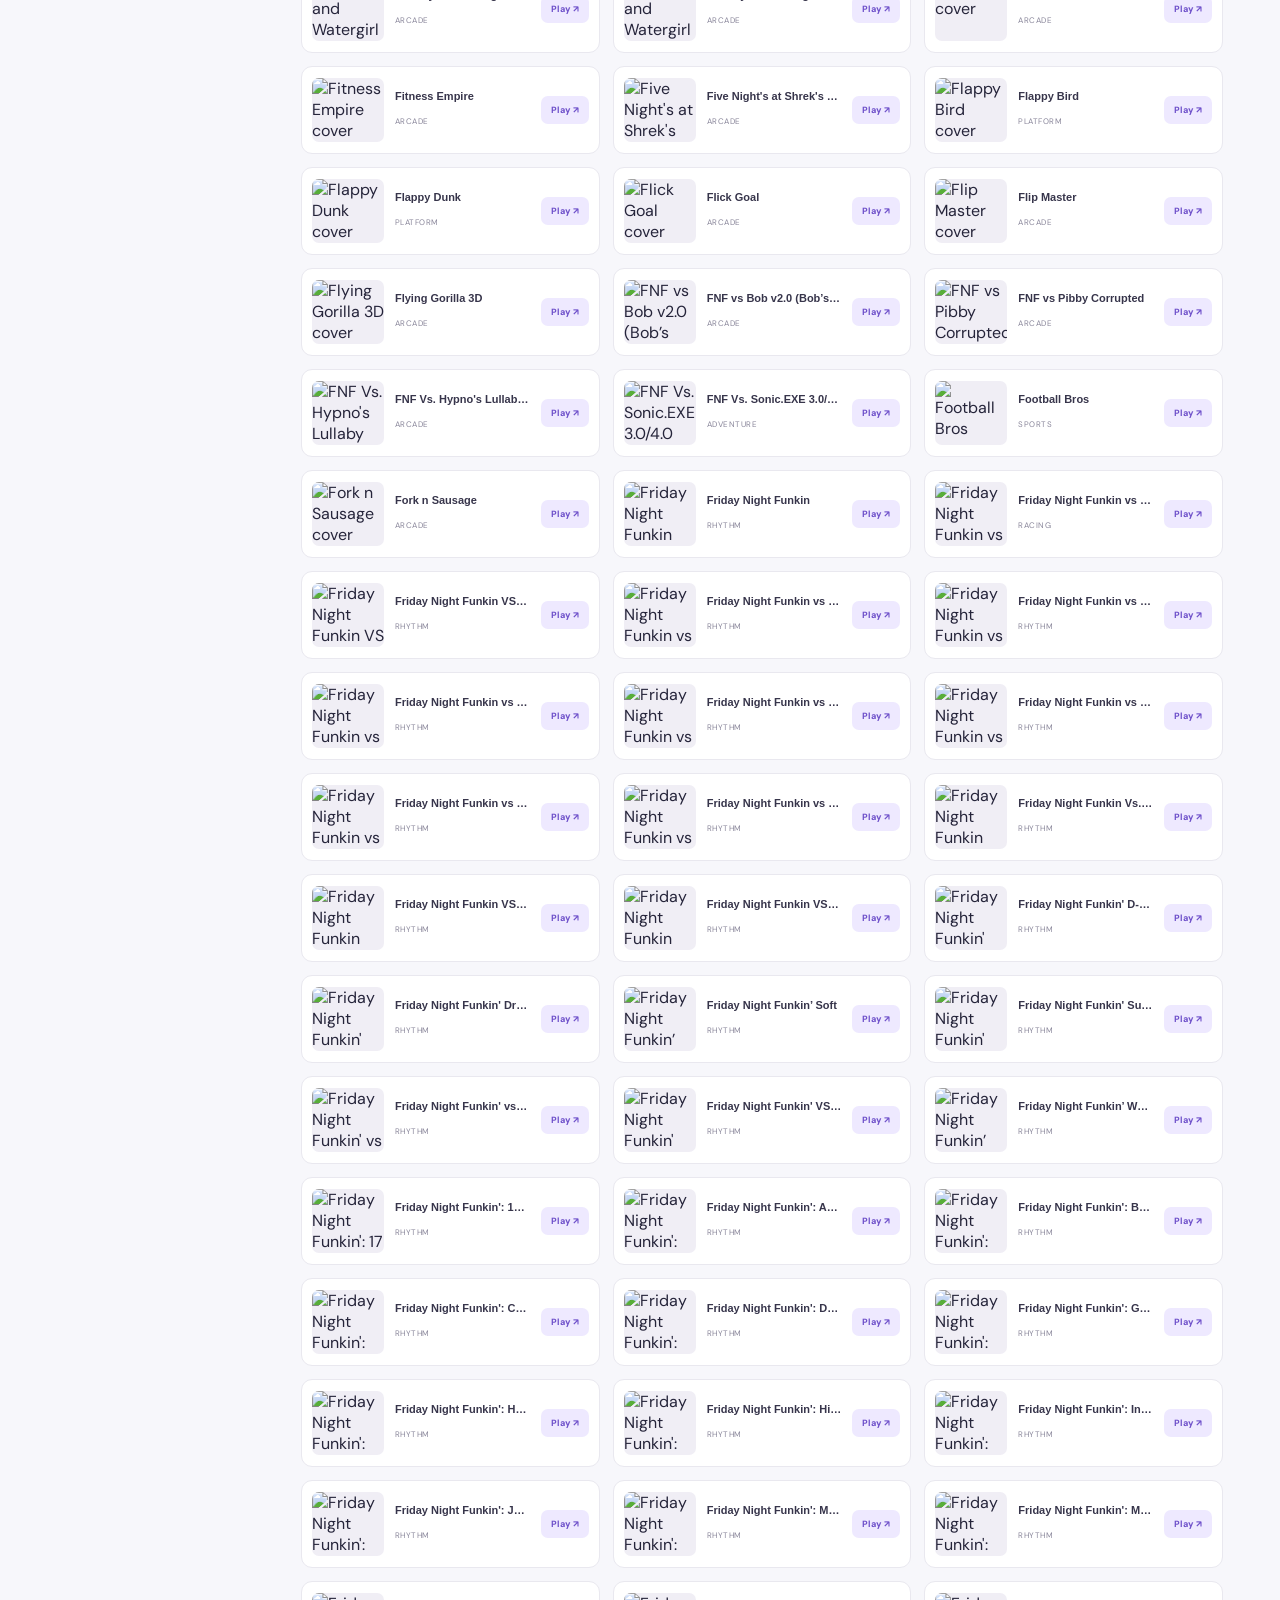
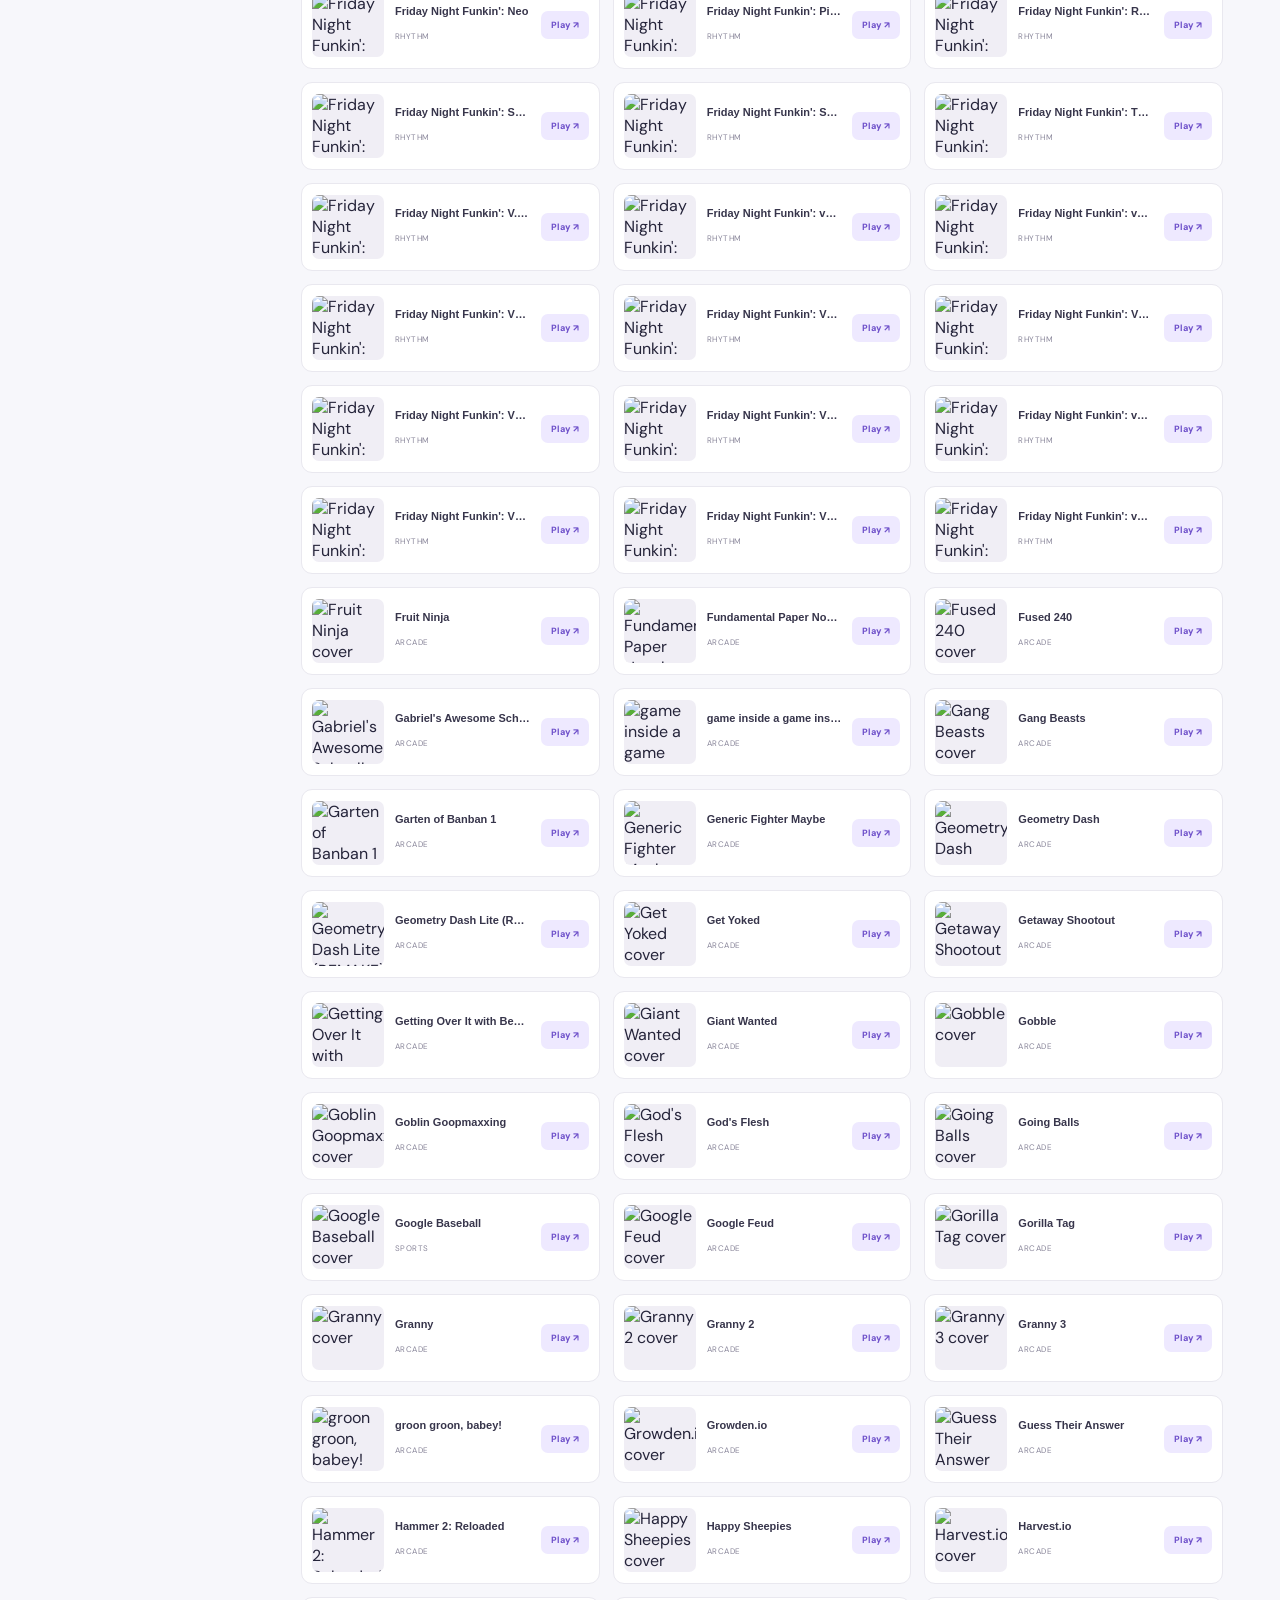
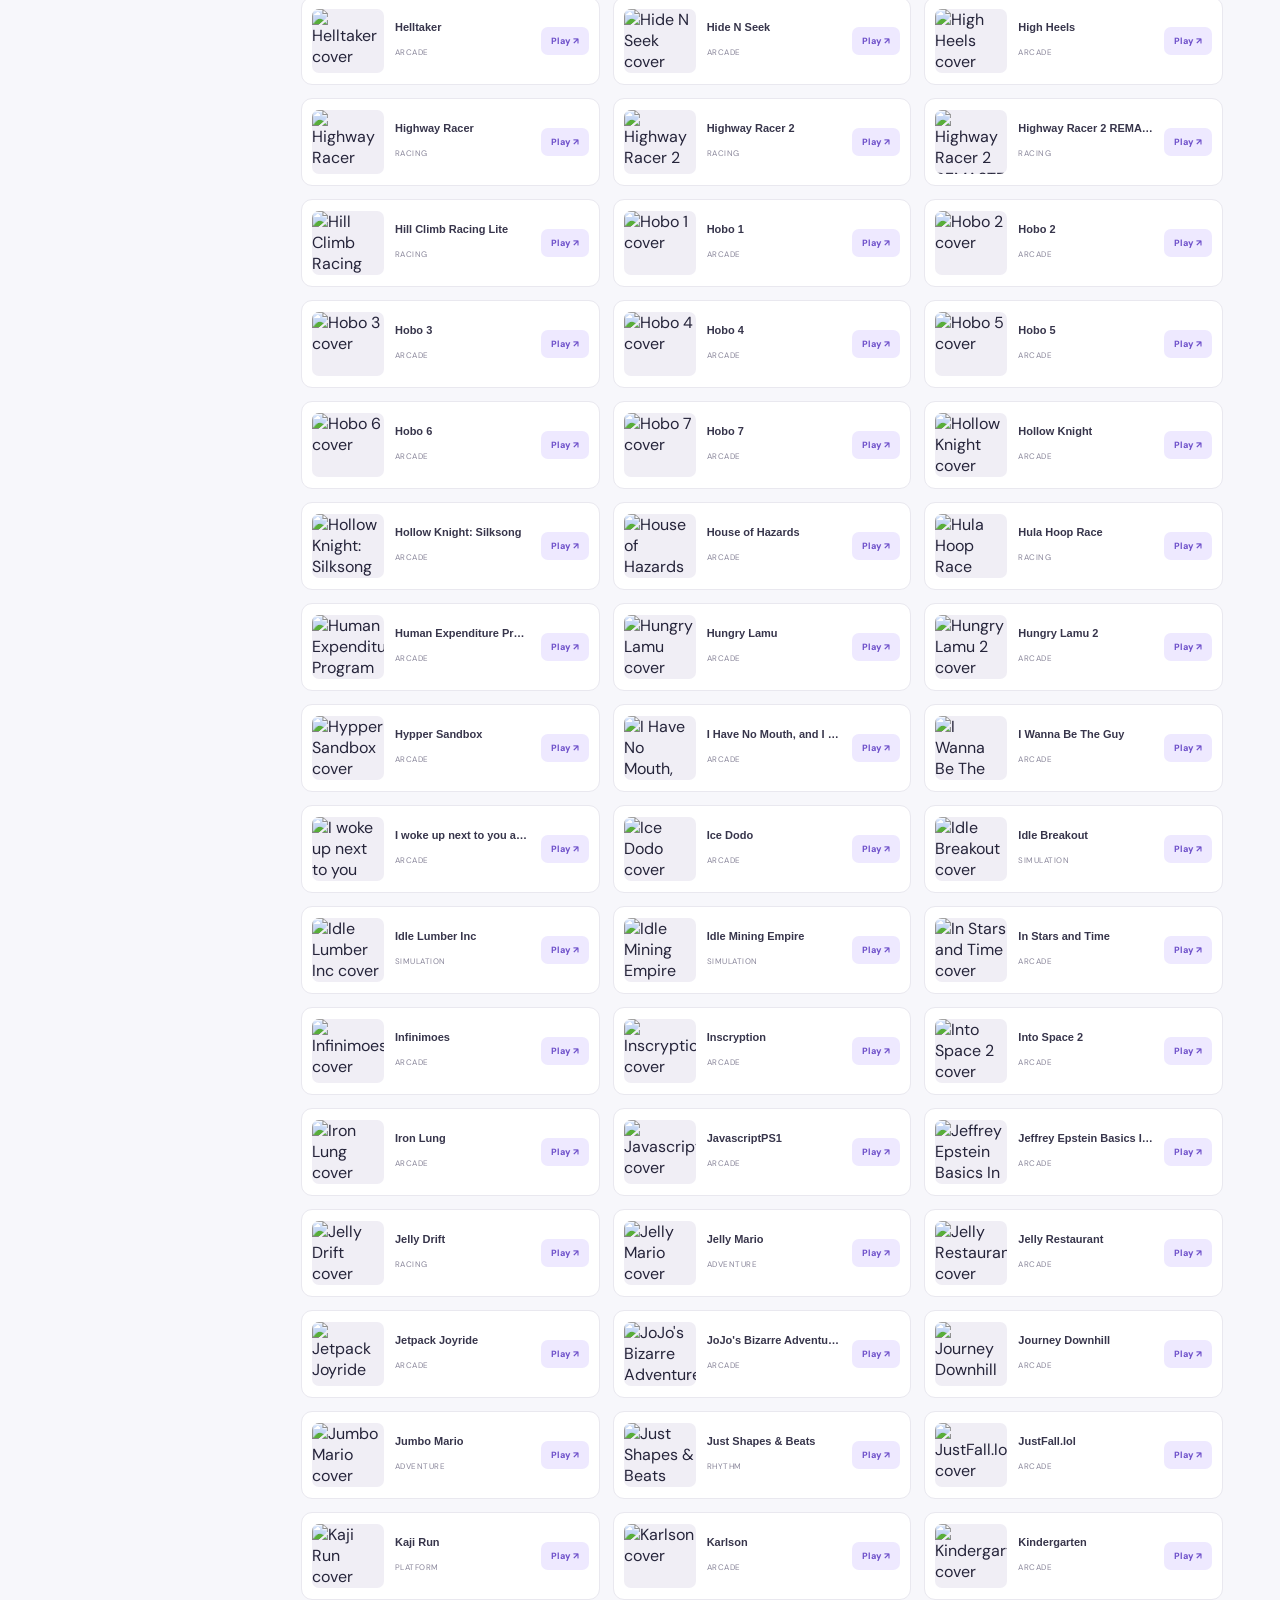
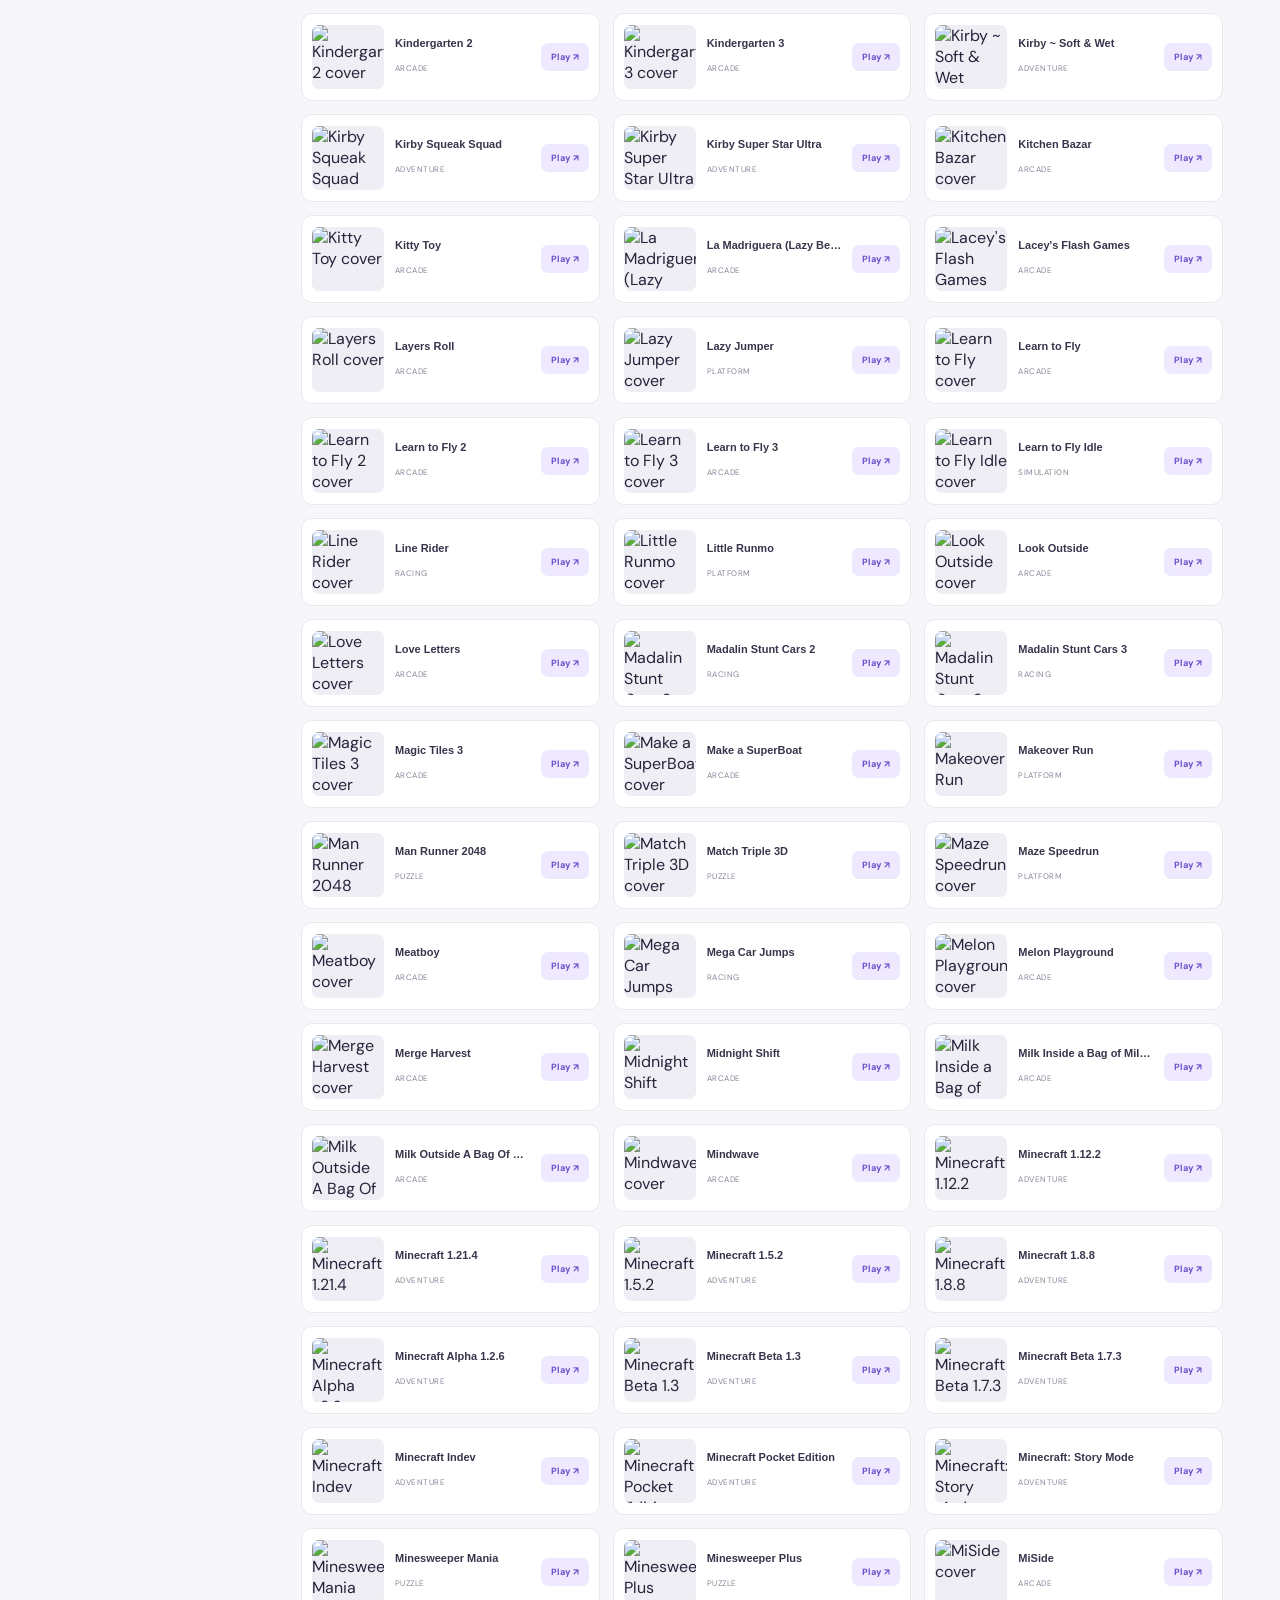
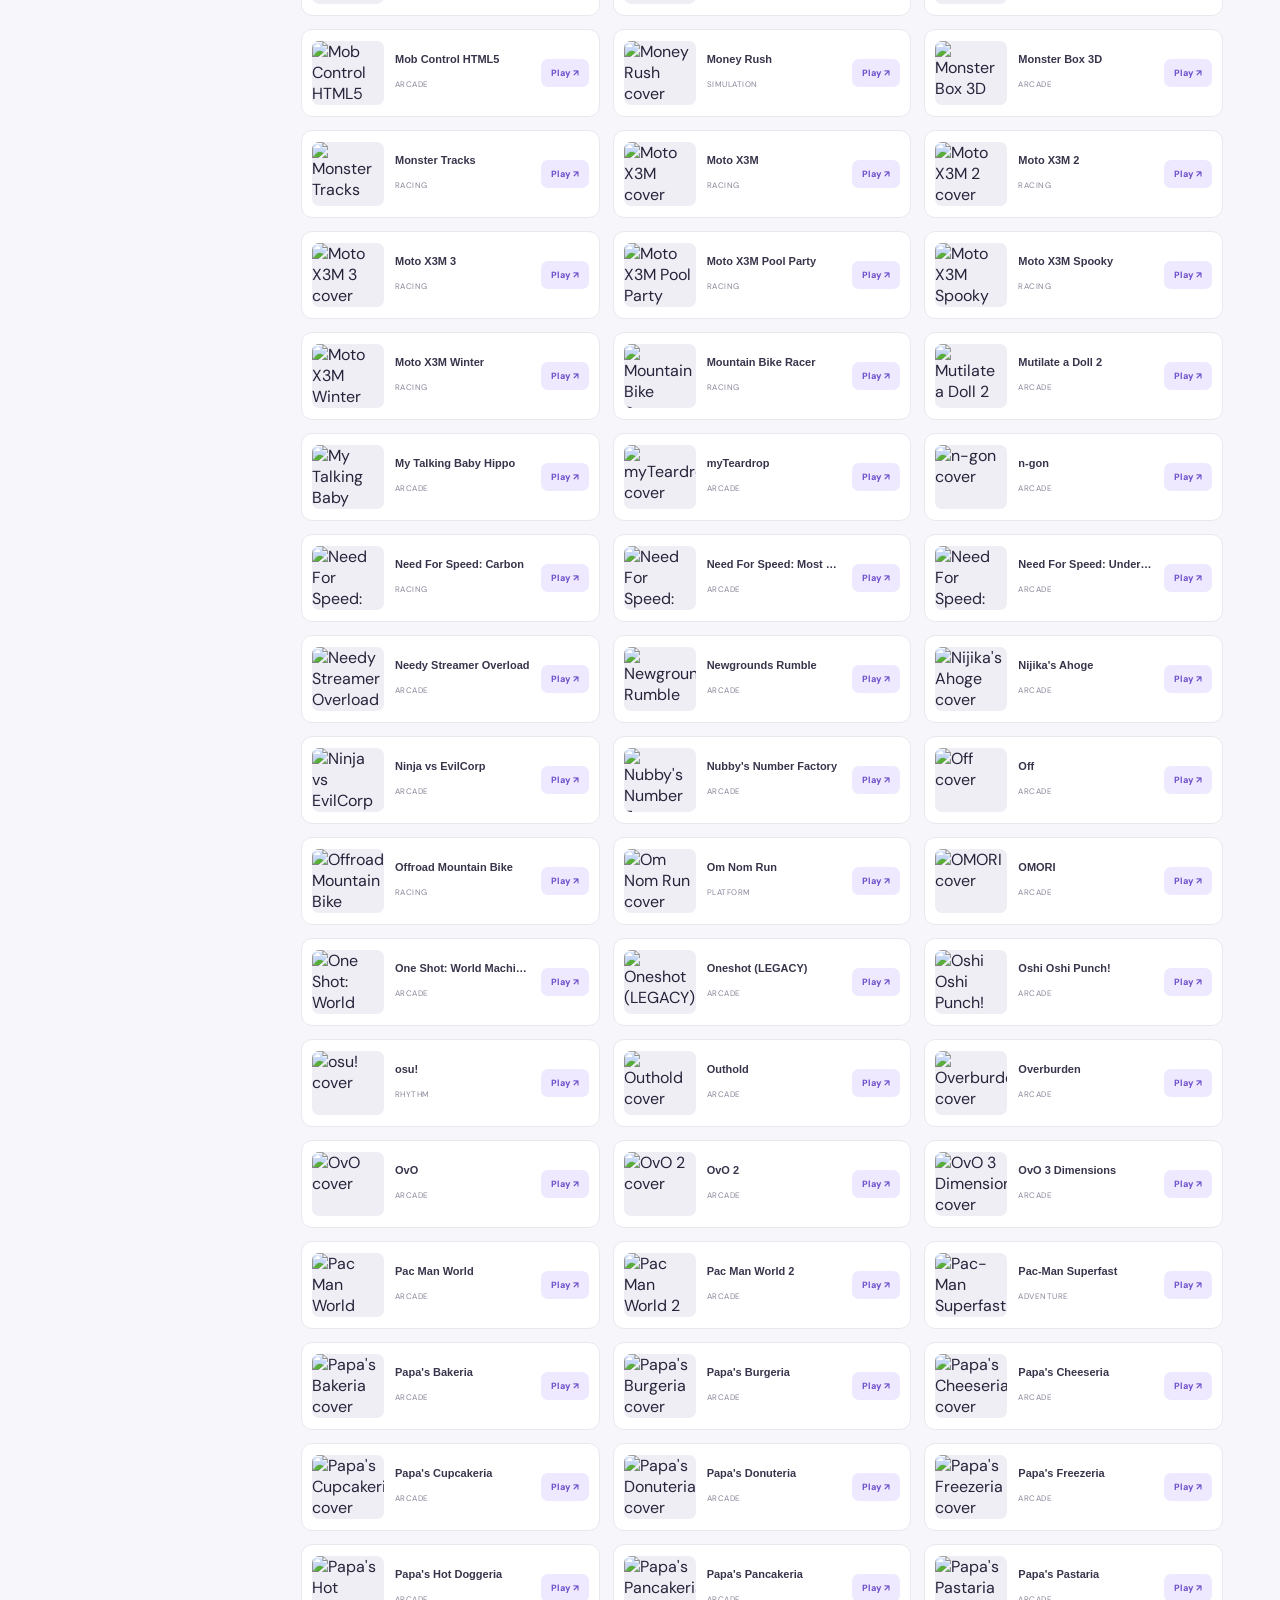
==== commit bb7da57a: "Restore text distortion control and refine Canva-style layout" ====
--- a/index.html
+++ b/index.html
@@ -4,8 +4,8 @@
   <meta charset="UTF-8">
   <meta name="viewport" content="width=device-width, initial-scale=1.0">
   <meta name="theme-color" content="#f7f7fb">
-  <meta name="description" content="NebulaBrowser — a clean, creative dashboard with a searchable game library.">
-  <title>NebulaBrowser | Your creative space</title>
+  <meta name="description" content="NebulaBrowser — a Canva-inspired creative dashboard and searchable game library.">
+  <title>NebulaBrowser | Play space</title>
   <link rel="preconnect" href="https://fonts.googleapis.com">
   <link rel="preconnect" href="https://fonts.gstatic.com" crossorigin>
   <link href="https://fonts.googleapis.com/css2?family=DM+Sans:wght@400;500;600;700;800&family=Plus+Jakarta+Sans:wght@400;500;600;700;800&display=swap" rel="stylesheet">
@@ -19,13 +19,13 @@
         <span>Nebula<span class="brand-light">Browser</span></span>
       </a>
       <button class="create-button" type="button" onclick="document.getElementById('arcade').scrollIntoView({behavior:'smooth'})"><span>＋</span> Explore games</button>
-      <div class="sidebar-label">WORKSPACE</div>
+      <div class="sidebar-label">MENU</div>
       <nav class="side-nav" aria-label="Main navigation">
         <a class="side-link active" href="#home"><span class="side-icon">⌂</span> Home</a>
-        <a class="side-link" href="#arcade"><span class="side-icon">▦</span> Game library</a>
+        <a class="side-link" href="#arcade"><span class="side-icon">▦</span> All games</a>
       </nav>
-      <div class="sidebar-label collections-label">YOUR SPACE</div>
-      <div class="workspace-note"><span class="workspace-dot"></span><span><b>My workspace</b><small>Your games and tools</small></span></div>
+      <div class="sidebar-label collections-label">DISCOVER</div>
+      <nav class="side-nav secondary-nav" aria-label="Discover"><a class="side-link" href="#arcade"><span class="side-icon">☆</span> Featured</a><a class="side-link" href="#arcade"><span class="side-icon">◷</span> Recently added</a></nav><div class="workspace-note"><span class="workspace-dot"></span><span><b>My workspace</b><small>Your games and tools</small></span></div>
       <div class="sidebar-bottom">
         <div class="help-card"><span class="help-icon">✦</span><b>Make it yours</b><p>Your personal place to explore, play, and create.</p></div>
         <div class="profile-row"><span class="profile-avatar">N</span><span><b>NebulaBrowser</b><small>Personal workspace</small></span><span class="profile-menu">•••</span></div>
@@ -35,16 +35,16 @@
     <main class="main-content" id="home">
       <header class="topbar">
         <div class="mobile-brand"><span class="brand-mark">N</span><b>NebulaBrowser</b></div>
-        <div class="breadcrumb"><span>Workspace</span><span class="crumb-divider">/</span><b>Home</b></div>
-        <a class="topbar-help" href="#arcade">Explore <span>↗</span></a>
+        <div class="breadcrumb"><span>Home</span><span class="crumb-divider">/</span><b>Play space</b></div>
+        <button class="top-search" type="button" onclick="document.getElementById('gameSearch').focus();document.getElementById('arcade').scrollIntoView({behavior:'smooth'})"><span>⌕</span> Search games and categories <kbd>/</kbd></button><a class="topbar-help" href="#arcade">Help <span>?</span></a>
       </header>
 
       <div class="page-content">
         <section class="welcome-row">
           <div>
-            <div class="welcome-date"><span class="welcome-sparkle">✦</span> YOUR PERSONAL WORKSPACE</div>
-            <h1>What would you like to <span>do today?</span></h1>
-            <p>Pick up a game, discover something new, and enjoy your own space.</p>
+            <div class="welcome-date"><span class="welcome-sparkle">✦</span> WELCOME TO YOUR PLAY SPACE</div>
+            <h1>What will you <span>play today?</span></h1>
+            <p>Explore your collection, find a new favorite, and jump right in.</p>
           </div>
           <div class="welcome-illustration" aria-hidden="true">
             <div class="shape shape-back"></div><div class="shape shape-mid"></div><div class="shape shape-front">✦</div>
@@ -58,10 +58,14 @@
           <a class="quick-action action-peach" href="#arcade"><span class="action-icon">▶</span><span><b>Start playing</b><small>Choose something fun</small></span><span class="action-arrow">↗</span></a>
         </section>
 
+        <section class="type-control" aria-label="Typography customization">
+          <div class="type-control-copy"><div class="section-kicker">PERSONALIZE YOUR WORKSPACE</div><h2>Text style</h2><p>Adjust the lettering from clean and normal to unusual and distorted.</p></div>
+          <div class="type-slider-wrap"><label for="fontWeirdness"><span>Normal</span><output id="fontWeirdnessValue" for="fontWeirdness">18%</output><span>Weird</span></label><input id="fontWeirdness" type="range" min="0" max="100" value="18" step="1"></div>
+        </section>
         <section class="arcade-section" id="arcade">
           <div class="section-heading">
-            <div><div class="section-kicker">YOUR COLLECTION</div><h2>Game library</h2><p>Find something to play. Search by game title or genre.</p></div>
-            <span class="collection-badge">✦ Curated collection</span>
+            <div><div class="section-kicker">EXPLORE AND PLAY</div><h2>All your games</h2><p>Browse your collection or search by game title and genre.</p></div>
+            <span class="collection-badge">✦ Your game collection</span>
           </div>
           <div class="game-library-tools">
             <label class="game-search-wrap" for="gameSearch"><span>⌕</span><input id="gameSearch" type="search" placeholder="Search games by name or genre..." autocomplete="off"></label>
--- a/styles.css
+++ b/styles.css
@@ -1,169 +1,112 @@
-:root{--bg:#090817;--panel:rgba(23,20,47,.76);--panel2:#15132b;--text:#f6f3ff;--muted:#aaa5c5;--purple:#a78bfa;--pink:#e879f9;--blue:#70a5ff;--line:rgba(190,170,255,.16);--glow:rgba(145,87,255,.28)}*{box-sizing:border-box}html{scroll-behavior:smooth;scroll-padding-top:90px}body{margin:0;background:var(--bg);color:var(--text);font-family:"DM Sans",sans-serif;overflow-x:hidden}body.soft-glow{--glow:rgba(194,120,255,.42);--panel:rgba(38,24,65,.82)}a{color:inherit;text-decoration:none}button,input{font:inherit}.topbar{height:78px;display:flex;align-items:center;justify-content:space-between;padding:0 7.5%;border-bottom:1px solid var(--line);position:sticky;top:0;z-index:10;background:rgba(9,8,23,.82);backdrop-filter:blur(18px)}.brand{display:flex;align-items:center;gap:10px;font:700 14px "Space Grotesk",sans-serif;letter-spacing:1.6px}.brand-mark{display:grid;place-items:center;width:30px;height:30px;border:1px solid #9a78fa;border-radius:10px;color:#d5baff;font-size:19px;box-shadow:0 0 22px var(--glow)}.brand-light{font-weight:400;color:#a79dc7;margin-left:4px}.nav-links{display:flex;gap:35px}.nav-link{font-size:13px;color:var(--muted);transition:.2s}.nav-link:hover,.nav-link.active{color:#fff}.icon-button{border:1px solid var(--line);background:var(--panel);color:#e7dcff;width:40px;height:40px;border-radius:12px;cursor:pointer;font-size:20px}.hero{min-height:590px;padding:95px 9% 75px;display:grid;grid-template-columns:1fr 1fr;align-items:center;position:relative;max-width:1500px;margin:auto}.eyebrow{font-size:10px;font-weight:700;letter-spacing:2px;color:#bba3ff;display:flex;align-items:center;gap:9px}.pulse-dot,.status i{width:7px;height:7px;background:#c4a5ff;border-radius:50%;box-shadow:0 0 12px #b58cff}.hero h1,.section h2,.about-section h2{font:600 clamp(42px,5.5vw,70px)/1.06 "Space Grotesk",sans-serif;letter-spacing:-2.7px;margin:24px 0 20px}.gradient-text{background:linear-gradient(100deg,#bba4ff 10%,#e5a5ff 55%,#8caeff);-webkit-background-clip:text;background-clip:text;color:transparent}.hero-description{max-width:440px;color:var(--muted);line-height:1.8;font-size:15px}.hero-actions{display:flex;align-items:center;gap:25px;margin-top:32px}.primary-button{display:inline-flex;align-items:center;gap:18px;padding:14px 20px;border:0;border-radius:10px;background:linear-gradient(110deg,#8058dc,#a16de9 55%,#bd76d9);color:white;font-weight:700;font-size:13px;cursor:pointer;box-shadow:0 8px 30px var(--glow);transition:transform .2s,filter .2s}.primary-button:hover,.game-button:hover{transform:translateY(-2px);filter:brightness(1.12)}.text-button{font-size:12px;color:#c9c0e7}.hero-stats{display:flex;align-items:center;gap:22px;margin-top:60px}.hero-stats div{display:grid;gap:5px}.hero-stats strong{font:600 19px "Space Grotesk"}.hero-stats span,.section-index{font-size:9px;letter-spacing:1.4px;color:#827b9f}.hero-stats>i{height:28px;width:1px;background:var(--line)}.planet-scene{height:390px;position:relative;display:grid;place-items:center}.planet{width:min(270px,65vw);aspect-ratio:1;border-radius:50%;position:relative;background:radial-gradient(circle at 33% 27%,#e0baff 0,#a47be9 17%,#6044a4 42%,#292052 70%,#17132d 100%);box-shadow:inset -28px -22px 45px #090817,0 0 65px rgba(153,100,255,.38),0 0 150px rgba(130,79,245,.22);overflow:hidden}.planet:before,.planet:after{content:"";position:absolute;width:130%;height:23%;left:-15%;border-radius:50%;transform:rotate(-28deg);background:linear-gradient(90deg,transparent,rgba(237,204,255,.55),rgba(149,121,245,.2),transparent);filter:blur(5px)}.planet:before{top:35%}.planet:after{top:63%;height:12%;opacity:.45}.planet-shine{position:absolute;inset:8% 42% 58% 12%;background:rgba(255,255,255,.2);filter:blur(25px);border-radius:50%}.orbit{position:absolute;border:1px solid rgba(194,164,255,.28);border-radius:50%;transform:rotate(-25deg)}.orbit-a{width:410px;height:145px}.orbit-b{width:470px;height:190px;transform:rotate(28deg);border-color:rgba(149,126,255,.13)}.planet-ring{position:absolute;width:140%;height:28%;border:2px solid rgba(229,193,255,.55);border-left-color:transparent;border-right-color:transparent;left:-20%;top:40%;transform:rotate(-28deg);border-radius:50%;filter:drop-shadow(0 0 7px #d8a7ff)}.planet-star{position:absolute;color:#e5caff;text-shadow:0 0 15px #c99aff}.star-a{top:16%;right:17%;font-size:25px}.star-b{bottom:17%;left:13%;font-size:30px}.star-c{top:30%;left:12%;font-size:34px}.planet-label{position:absolute;right:3%;bottom:3%;display:grid;gap:5px;font-size:8px;letter-spacing:1.5px;color:#9d91bf}.planet-label b{color:#e2d8ff;font-size:10px}.section{max-width:1180px;margin:0 auto;padding:70px 7.5%}.launch-section,.arcade-section{border-top:1px solid var(--line)}.section-heading{display:flex;justify-content:space-between;align-items:end;margin-bottom:30px}.section h2,.about-section h2{font-size:40px;letter-spacing:-1.5px;margin:12px 0 0}.section-index{padding-bottom:8px}.launch-card{display:flex;align-items:center;gap:22px;padding:25px;background:var(--panel);border:1px solid var(--line);border-radius:16px;box-shadow:0 18px 55px rgba(0,0,0,.12)}.launch-icon{width:52px;height:52px;display:grid;place-items:center;background:rgba(157,113,255,.14);border:1px solid rgba(175,140,255,.24);border-radius:14px;font-size:30px;color:#cbb4ff}.launch-content{flex:1}.launch-content label{font-size:9px;letter-spacing:1.5px;color:#a89ec9;font-weight:700}.launch-input-row{display:flex;gap:12px;margin-top:10px}.launch-input-row input{min-width:0;flex:1;background:rgba(7,6,19,.7);border:1px solid var(--line);border-radius:9px;padding:14px;color:#fff;outline:none;font-size:13px}.launch-input-row input:focus{border-color:#a785ff;box-shadow:0 0 0 3px rgba(160,120,255,.12)}.launch-input-row input::placeholder{color:#706987}.input-hint{font-size:10px;color:#817b9d;margin:9px 0 0}.quick-grid{display:grid;grid-template-columns:repeat(3,1fr);gap:13px;margin-top:14px}.quick-link{display:flex;align-items:center;gap:12px;padding:15px;background:rgba(20,17,42,.62);border:1px solid var(--line);border-radius:12px;transition:.2s}.quick-link:hover{border-color:rgba(181,144,255,.5);transform:translateY(-2px)}.quick-icon{width:34px;height:34px;border-radius:10px;background:rgba(169,137,255,.14);display:grid;place-items:center;color:#d4c1ff;font-weight:700}.quick-link span:nth-child(2){display:grid;gap:4px;flex:1}.quick-link b{font-size:12px}.quick-link small{font-size:10px;color:var(--muted)}.external{color:#9584bf}.section-description{color:var(--muted);font-size:13px;margin:-12px 0 25px}.game-grid{display:grid;grid-template-columns:repeat(3,1fr);gap:16px}.game-card{border:1px solid var(--line);border-radius:15px;overflow:hidden;background:var(--panel);transition:.25s}.game-card:hover{transform:translateY(-5px);border-color:rgba(189,151,255,.45);box-shadow:0 15px 40px rgba(0,0,0,.2)}.game-art{height:145px;display:grid;place-items:center;position:relative;overflow:hidden;font:700 55px "Space Grotesk"}.game-purple .game-art{background:radial-gradient(circle at 50% 80%,#6746a8,#21183f 65%)}.game-blue .game-art{background:radial-gradient(circle at 50% 80%,#315f9b,#141d3e 70%)}.game-pink .game-art{background:radial-gradient(circle at 50% 80%,#8c467d,#321b4b 70%)}.memory-art span{color:#e2c7ff;text-shadow:0 0 35px #d2a4ff}.memory-art i,.tic-art i,.math-art i{position:absolute;right:22%;top:20%;font-style:normal;color:#e9c7ff;font-size:25px}.tic-art span{color:#a5c9ff}.tic-art b{color:#f4c7ff;font-size:48px;position:absolute;left:24%;top:18%}.tic-art i{right:22%;top:auto;bottom:12%;color:#a5c9ff}.math-art span{color:#f3c1ff;text-shadow:0 0 30px #ff8ee8}.math-art i{left:24%;right:auto}.math-art b{position:absolute;right:23%;bottom:13%;font-size:27px;color:#d9b7ff}.game-info{display:flex;justify-content:space-between;align-items:center;padding:17px}.game-tag{font-size:8px;letter-spacing:1.4px;color:#b79bff;font-weight:700}.game-info h3{font:600 17px "Space Grotesk";margin:7px 0}.game-info p{font-size:10px;color:var(--muted);margin:0;max-width:190px;line-height:1.5}.game-button{display:flex;align-items:center;gap:12px;border:1px solid rgba(180,146,255,.3);background:rgba(150,112,230,.13);color:#e6d9ff;border-radius:8px;padding:10px 12px;font-size:11px;cursor:pointer;transition:.2s}.game-stage{margin-top:20px;border:1px solid var(--line);border-radius:15px;padding:22px;background:var(--panel)}.game-stage-head{display:flex;justify-content:space-between;align-items:center}.game-stage-head h3{font:600 23px "Space Grotesk";margin:7px 0}.game-content{padding:20px 0 5px;text-align:center}.game-content p{color:var(--muted);font-size:13px}.memory-board{display:grid;grid-template-columns:repeat(4,minmax(50px,80px));justify-content:center;gap:9px;margin:20px auto}.memory-card{height:70px;border:1px solid var(--line);border-radius:10px;background:#211a40;color:#d9c5ff;font-size:25px;cursor:pointer}.memory-card.flipped,.memory-card.matched{background:#6849a4;border-color:#c5a1ff}.tic-board{display:grid;grid-template-columns:repeat(3,75px);gap:7px;justify-content:center;margin:18px}.tic-cell{height:75px;border:1px solid var(--line);border-radius:10px;background:#211a40;color:#e8d7ff;font-size:30px;cursor:pointer}.game-action{border:0;border-radius:8px;background:#805bd1;color:white;padding:10px 16px;cursor:pointer;margin:7px}.math-answer{display:flex;justify-content:center;gap:8px;flex-wrap:wrap;margin:18px}.math-answer button{background:#211a40;color:white;border:1px solid var(--line);border-radius:9px;padding:12px 20px;cursor:pointer}.game-feedback{min-height:22px;color:#cbb2ff!important}.about-section{border-top:1px solid var(--line);display:grid;grid-template-columns:90px 1fr auto;align-items:center;gap:25px}.about-orb{width:72px;height:72px;border-radius:22px;background:linear-gradient(145deg,#9c76e8,#38245f);display:grid;place-items:center;font-size:32px;box-shadow:0 0 45px var(--glow)}.about-section h2{font-size:30px}.about-section p{max-width:560px;color:var(--muted);font-size:12px;line-height:1.8}.about-version{display:grid;gap:8px;font-size:9px;letter-spacing:1px;color:#8f87aa}.about-version b{font:600 17px "Space Grotesk";color:#e9e0ff}.status{display:flex;align-items:center;gap:7px;color:#b9a7e9}footer{border-top:1px solid var(--line);padding:25px 7.5%;display:flex;justify-content:space-between;align-items:center;color:#827b9f;font-size:9px;letter-spacing:1.2px}.footer-brand{color:#eee7ff}.stars{position:fixed;inset:0;pointer-events:none;z-index:-2;background-image:radial-gradient(1px 1px at 20px 30px,#fff,transparent),radial-gradient(1px 1px at 90px 110px,#bda9ff,transparent),radial-gradient(1px 1px at 170px 70px,#fff,transparent),radial-gradient(2px 2px at 240px 190px,#d6c5ff,transparent);background-size:280px 220px;opacity:.35}.stars-two{background-position:100px 80px;opacity:.2;transform:scale(1.3)}.nebula{position:fixed;width:450px;height:450px;border-radius:50%;filter:blur(110px);opacity:.12;z-index:-1;pointer-events:none}.nebula-one{background:#7541ce;top:0;left:-200px}.nebula-two{background:#385ac7;right:-220px;top:700px}@media(max-width:800px){.topbar{padding:0 5%;height:68px}.nav-links{gap:16px}.hero{padding:75px 7%;grid-template-columns:1fr;min-height:auto}.planet-scene{height:330px;grid-row:1}.hero-copy{grid-row:2}.hero h1{font-size:55px}.section{padding:55px 6%}.game-grid{grid-template-columns:1fr 1fr}.about-section{grid-template-columns:70px 1fr}.about-version{grid-column:2;display:flex;align-items:center;gap:14px}.about-orb{width:60px;height:60px}.quick-grid{grid-template-columns:1fr}footer{padding:22px 6%}}@media(max-width:520px){.brand{font-size:11px;letter-spacing:1px}.brand-mark{width:26px;height:26px}.nav-links{gap:11px}.nav-link{font-size:10px}.topbar .icon-button{width:32px;height:32px}.hero{padding-top:35px}.planet-scene{height:260px}.planet{width:190px}.orbit-a{width:300px;height:110px}.orbit-b{width:340px;height:145px}.hero h1{font-size:46px}.hero-stats{gap:12px}.hero-stats span{font-size:7px}.section-heading{align-items:start;gap:10px}.section h2{font-size:33px}.section-index{font-size:7px;white-space:nowrap}.launch-card{padding:16px;gap:12px}.launch-icon{display:none}.launch-input-row{flex-direction:column}.launch-input-row .primary-button{justify-content:center}.game-grid{grid-template-columns:1fr}.game-art{height:125px}.game-info p{max-width:220px}.about-section{grid-template-columns:1fr;gap:15px}.about-version{grid-column:1}footer{gap:12px;flex-wrap:wrap}footer>span{display:none}}
-
-/* Mobile-first refinements */
-html,body{width:100%;min-width:320px}
-img,svg,video{max-width:100%;height:auto}
-button,a,input{ -webkit-tap-highlight-color:transparent }
-button,.primary-button,.game-button,.game-action,.icon-button{touch-action:manipulation}
-@media(max-width:600px){
-  html{scroll-padding-top:76px}
-  .topbar{height:auto;min-height:64px;padding:10px 4%;display:grid;grid-template-columns:1fr auto;row-gap:10px}
-  .brand{font-size:12px;letter-spacing:1px}
-  .brand-mark{flex:0 0 28px}
-  .nav-links{grid-column:1 / -1;grid-row:2;display:flex;justify-content:space-between;gap:8px;width:100%;padding:2px 0 3px}
-  .nav-link{font-size:12px;padding:7px 5px}
-  .topbar>.icon-button{grid-column:2;grid-row:1}
-  .hero{padding:28px 6% 48px;gap:0}
-  .planet-scene{height:235px;overflow:hidden}
-  .planet{width:170px}
-  .orbit-a{width:270px;height:100px}
-  .orbit-b{width:310px;height:125px}
-  .planet-label{right:2%;bottom:0}
-  .hero-copy{min-width:0}
-  .hero h1{font-size:clamp(40px,11vw,52px);letter-spacing:-1.8px;margin:17px 0}
-  .hero-description{font-size:14px;line-height:1.7}
-  .hero-actions{gap:16px;flex-wrap:wrap}
-  .hero-stats{justify-content:space-between;gap:9px;margin-top:38px}
-  .hero-stats strong{font-size:16px}
-  .hero-stats span{font-size:7px;letter-spacing:.8px}
-  .section{padding:46px 5%}
-  .section-heading{align-items:flex-end;margin-bottom:22px}
-  .section h2{font-size:34px}
-  .section-index{font-size:7px;letter-spacing:.7px;padding-bottom:5px}
-  .launch-card{padding:15px;display:block}
-  .launch-content label{font-size:9px}
-  .launch-input-row{display:grid;grid-template-columns:minmax(0,1fr);gap:10px}
-  .launch-input-row input{width:100%;min-height:48px;font-size:16px}
-  .launch-input-row .primary-button{width:100%;min-height:46px;justify-content:center}
-  .input-hint{line-height:1.5}
-  .quick-grid{grid-template-columns:1fr;gap:9px}
-  .quick-link{min-height:62px}
-  .game-grid{grid-template-columns:minmax(0,1fr);gap:12px}
-  .game-card{min-width:0}
-  .game-art{height:120px}
-  .game-info{gap:12px;padding:15px}
-  .game-info>div{min-width:0}
-  .game-info h3{font-size:16px}
-  .game-info p{font-size:11px}
-  .game-button{min-height:42px;flex:0 0 auto}
-  .game-stage{padding:15px}
-  .game-content{padding:14px 0 4px}
-  .memory-board{grid-template-columns:repeat(4,minmax(0,1fr));gap:7px;max-width:340px}
-  .memory-card{height:auto;aspect-ratio:1;min-width:0;font-size:clamp(18px,7vw,25px)}
-  .tic-board{grid-template-columns:repeat(3,minmax(0,1fr));width:min(100%,255px);margin:18px auto}
-  .tic-cell{height:auto;aspect-ratio:1;min-width:0}
-  .math-answer{gap:8px}
-  .math-answer button{min-width:58px;min-height:46px}
-  .game-action{min-height:44px}
-  .about-section{grid-template-columns:1fr;gap:12px}
-  .about-orb{width:58px;height:58px}
-  .about-section h2{font-size:29px}
-  .about-section p{font-size:13px}
-  .about-version{grid-column:1;flex-wrap:wrap}
-  footer{padding:20px 5%;gap:14px}
-  footer .brand{font-size:10px}
-}
-@media(max-width:360px){
-  .brand{font-size:10px;letter-spacing:.5px}
-  .nav-links{gap:3px}
-  .nav-link{font-size:11px;padding:7px 3px}
-  .hero-stats{gap:6px}
-  .hero-stats span{font-size:6px}
-  .section-index{max-width:90px;text-align:right;line-height:1.4}
-  .game-info{align-items:flex-end}
-  .game-info p{max-width:165px}
-}
-@media(prefers-reduced-motion:reduce){
-  *,*::before,*::after{scroll-behavior:auto!important;animation-duration:.01ms!important;animation-iteration-count:1!important;transition-duration:.01ms!important}
-}
-
-
-/* GN-Math game library */
-.topbar .nav-links{order:1;margin-right:auto}
-.topbar>.icon-button{order:2;margin-right:18px}
-.topbar>.brand{order:3;margin-left:0;justify-self:end}
-.game-library-tools{display:flex;align-items:center;justify-content:space-between;gap:16px;margin:20px 0 18px}
-.game-search-wrap{display:flex;align-items:center;gap:12px;flex:1;max-width:620px;min-height:52px;padding:0 16px;border:1px solid var(--line);border-radius:12px;background:var(--panel);color:#cdb8ff}
-.game-search-wrap>span{font-size:25px;line-height:1}
-.game-search-wrap input{width:100%;min-width:0;border:0;outline:0;background:transparent;color:var(--text);font-size:14px}
-.game-search-wrap input::placeholder{color:#817995}
-.game-search-wrap:focus-within{border-color:#a785ff;box-shadow:0 0 0 3px rgba(160,120,255,.12)}
-.game-count{color:var(--muted);font-size:11px;white-space:nowrap}
+:root{--page:#f7f7fb;--surface:#fff;--ink:#25243a;--muted:#77778d;--line:#e9e8f0;--purple:#7655d9;--purple-soft:#f0ebff;--blue-soft:#eaf3ff;--peach-soft:#fff0e8;--shadow:0 8px 28px rgba(40,35,75,.06)}
+*{box-sizing:border-box}
+html{scroll-behavior:smooth;scroll-padding-top:90px}
+body{margin:0;background:var(--page);color:var(--ink);font-family:"DM Sans",sans-serif;overflow-x:hidden}
+a{color:inherit;text-decoration:none}
+button,input{font:inherit}
+button,a{-webkit-tap-highlight-color:transparent}
+.app-shell{min-height:100vh}
+.sidebar{position:fixed;inset:0 auto 0 0;width:244px;background:#fff;border-right:1px solid var(--line);padding:25px 17px 16px;display:flex;flex-direction:column;z-index:20}
+.brand{display:flex;align-items:center;gap:10px;padding:0 8px;font:800 17px "Plus Jakarta Sans",sans-serif;letter-spacing:-.7px}
+.brand-mark{width:32px;height:32px;border-radius:10px;display:grid;place-items:center;background:#7655d9;color:#fff;font:800 18px "Plus Jakarta Sans",sans-serif;box-shadow:0 4px 10px rgba(118,85,217,.2)}
+.brand-light{font-weight:500;color:#858398;margin-left:3px}
+.create-button{width:100%;height:46px;margin:31px 0 29px;border:0;border-radius:10px;background:var(--purple);color:#fff;font-weight:700;font-size:13px;box-shadow:0 5px 12px rgba(118,85,217,.18);cursor:pointer;transition:.2s}
+.create-button:hover{background:#6745ca;transform:translateY(-1px)}
+.create-button span{font-size:19px;vertical-align:-1px;margin-right:7px}
+.sidebar-label{padding:0 10px 11px;color:#a09eaf;font-size:9px;font-weight:800;letter-spacing:1.4px}
+.side-nav{display:grid;gap:4px}
+.side-link{height:41px;padding:0 11px;display:flex;align-items:center;gap:12px;border-radius:8px;color:#666579;font-size:12px;font-weight:600;transition:.18s}
+.side-link:hover{background:#f7f5fc;color:var(--purple)}
+.side-link.active{background:var(--purple-soft);color:#6849ca}
+.side-icon{width:18px;text-align:center;font-size:18px}
+.collections-label{margin-top:31px}
+.workspace-note{display:flex;align-items:center;gap:10px;padding:9px 10px;color:#55546a}
+.workspace-dot{width:9px;height:9px;border-radius:3px;background:#7ac6a3}
+.workspace-note span:last-child,.profile-row>span:nth-child(2){display:grid;gap:3px}
+.workspace-note b,.profile-row b{font-size:11px}
+.workspace-note small,.profile-row small{font-size:9px;color:#9997a9}
+.sidebar-bottom{margin-top:auto}
+.help-card{padding:15px;border-radius:12px;background:#f7f4ff;margin:0 2px 18px}
+.help-icon{width:25px;height:25px;border-radius:8px;background:#e9e0ff;color:#7958d8;display:grid;place-items:center;margin-bottom:10px}
+.help-card b{font-size:11px}
+.help-card p{font-size:10px;line-height:1.5;color:#858198;margin:5px 0 0}
+.profile-row{display:flex;align-items:center;gap:9px;padding:14px 3px 0;border-top:1px solid var(--line)}
+.profile-avatar{width:32px;height:32px;border-radius:50%;display:grid;place-items:center;background:#eee9ff;color:#7655d9;font-weight:800;font-size:12px}
+.profile-menu{margin-left:auto;color:#9997a9;letter-spacing:2px;font-size:10px}
+.main-content{margin-left:244px;min-height:100vh}
+.topbar{height:68px;background:rgba(255,255,255,.9);border-bottom:1px solid var(--line);display:flex;align-items:center;justify-content:space-between;padding:0 5.5%;position:sticky;top:0;z-index:10;backdrop-filter:blur(12px)}
+.breadcrumb{display:flex;align-items:center;gap:11px;color:#9290a2;font-size:11px}
+.breadcrumb b{color:#49475d;font-weight:700}
+.crumb-divider{color:#d1cfda}
+.topbar-help{font-size:11px;font-weight:700;color:#7655d9;background:#f2eeff;border-radius:8px;padding:9px 13px}
+.topbar-help span{margin-left:6px}
+.mobile-brand{display:none}
+.page-content{max-width:1400px;margin:0 auto;padding:36px 5.5% 25px}
+.welcome-row{min-height:225px;border-radius:18px;background:linear-gradient(110deg,#eee9ff 0%,#f4efff 50%,#e8f1ff 100%);padding:39px 42px;display:flex;align-items:center;justify-content:space-between;overflow:hidden;position:relative}
+.welcome-date{font-size:9px;letter-spacing:1.4px;font-weight:800;color:#7b65bd}
+.welcome-sparkle{font-size:14px;margin-right:5px}
+.welcome-row h1{max-width:580px;font:800 clamp(26px,3.2vw,39px)/1.18 "Plus Jakarta Sans",sans-serif;letter-spacing:-1.7px;margin:13px 0 9px;color:#302c48}
+.welcome-row h1 span{color:#7959d5}
+.welcome-row p{font-size:12px;color:#77748d;margin:0;line-height:1.7}
+.welcome-illustration{position:relative;width:260px;height:175px;flex:0 0 260px;margin-right:20px}
+.shape{position:absolute;transform:rotate(-13deg);border-radius:27px;box-shadow:0 12px 28px rgba(91,70,160,.13)}
+.shape-back{width:125px;height:125px;right:43px;top:21px;background:#c6b6ff;transform:rotate(17deg)}
+.shape-mid{width:120px;height:120px;right:85px;top:31px;background:#a8c9ff;transform:rotate(-14deg)}
+.shape-front{width:105px;height:105px;right:25px;top:44px;background:linear-gradient(145deg,#9877ec,#7956d4);display:grid;place-items:center;color:#fff;font-size:52px;transform:rotate(8deg);border:5px solid rgba(255,255,255,.7)}
+.float-dot{position:absolute;width:12px;height:12px;border-radius:50%;background:#ffb98f;right:5px;top:25px}
+.dot-two{width:8px;height:8px;background:#86cbb0;right:215px;top:137px}
+.float-cross{position:absolute;right:0;bottom:14px;color:#9b82e8;font-size:25px}
+.quick-actions{display:grid;grid-template-columns:repeat(3,minmax(0,1fr));gap:14px;margin:19px 0 44px}
+.quick-action{min-height:82px;border:1px solid var(--line);border-radius:12px;background:#fff;padding:14px;display:flex;align-items:center;gap:12px;box-shadow:0 3px 12px rgba(40,35,75,.025);transition:.2s}
+.quick-action:hover{transform:translateY(-2px);box-shadow:var(--shadow)}
+.action-icon{width:42px;height:42px;border-radius:11px;display:grid;place-items:center;font-size:20px;font-weight:700}
+.action-purple .action-icon{background:#f0ebff;color:#7958d8}
+.action-blue .action-icon{background:#eaf3ff;color:#5489d6}
+.action-peach .action-icon{background:#fff0e8;color:#df9368}
+.quick-action>span:nth-child(2){display:grid;gap:5px;flex:1}
+.quick-action b{font-size:11px}
+.quick-action small{font-size:9px;color:#9290a2}
+.action-arrow{font-size:15px;color:#aaa7b7}
+.arcade-section{scroll-margin-top:88px}
+.section-heading{display:flex;align-items:flex-end;justify-content:space-between;gap:18px;margin-bottom:20px}
+.section-kicker{font-size:9px;letter-spacing:1.5px;font-weight:800;color:#8b78c7}
+.section-heading h2{font:800 25px "Plus Jakarta Sans",sans-serif;letter-spacing:-.8px;margin:7px 0 5px}
+.section-heading p{font-size:11px;color:#858397;margin:0}
+.collection-badge{padding:8px 11px;border:1px solid #e7e1f8;border-radius:20px;color:#8168c5;font-size:9px;font-weight:700;white-space:nowrap;background:#fbfaff}
+.game-library-tools{display:flex;align-items:center;justify-content:space-between;gap:16px;margin:19px 0 17px}
+.game-search-wrap{display:flex;align-items:center;gap:11px;flex:1;max-width:600px;min-height:45px;padding:0 14px;border:1px solid #e5e4ec;border-radius:9px;background:#fff;color:#8d7bc6;transition:.2s}
+.game-search-wrap>span{font-size:22px;line-height:1}
+.game-search-wrap input{width:100%;min-width:0;border:0;outline:0;background:transparent;color:#333146;font-size:12px}
+.game-search-wrap input::placeholder{color:#aaa8b6}
+.game-search-wrap:focus-within{border-color:#a58de9;box-shadow:0 0 0 3px rgba(144,116,218,.1)}
+.game-count{color:#9290a2;font-size:10px;white-space:nowrap}
 .game-library{display:grid;grid-template-columns:repeat(3,minmax(0,1fr));gap:13px}
-.library-game{display:flex;align-items:center;gap:13px;min-width:0;padding:10px;border:1px solid var(--line);border-radius:13px;background:var(--panel);transition:transform .2s,border-color .2s}
-.library-game:hover{transform:translateY(-2px);border-color:rgba(181,144,255,.55)}
-.library-game img{width:78px;height:66px;flex:0 0 78px;object-fit:cover;border-radius:8px;background:#17132b}
+.library-game{display:flex;align-items:center;gap:11px;min-width:0;min-height:88px;padding:10px;border:1px solid #e9e8ef;border-radius:11px;background:#fff;transition:transform .2s,border-color .2s,box-shadow .2s}
+.library-game:hover{transform:translateY(-2px);border-color:#d8cef5;box-shadow:0 7px 18px rgba(52,43,91,.07)}
+.library-game img{width:72px;height:64px;flex:0 0 72px;object-fit:cover;border-radius:7px;background:#f0eef5}
 .library-game-info{min-width:0;flex:1}
-.library-game-info h3{overflow:hidden;text-overflow:ellipsis;white-space:nowrap;font:600 13px "Space Grotesk",sans-serif;margin:0 0 5px}
-.library-game-info span{font-size:9px;color:#b9a5ed;letter-spacing:.7px;text-transform:uppercase}
-.library-game button{flex:0 0 auto;border:1px solid rgba(180,146,255,.3);background:rgba(150,112,230,.13);color:#e6d9ff;border-radius:8px;padding:9px 11px;font-size:10px;cursor:pointer}
-.library-game button:hover{background:rgba(150,112,230,.28)}
-.no-games{grid-column:1/-1;padding:30px;text-align:center;color:var(--muted);border:1px dashed var(--line);border-radius:12px}
-.game-source-note{font-size:10px;line-height:1.6;color:#827b9f;margin-top:17px}
-.game-stage-actions{display:flex;align-items:center;gap:10px}
-.game-action-link{font-size:11px;color:#d9c5ff;border:1px solid var(--line);border-radius:8px;padding:9px 11px}
-.game-frame-wrap{width:100%;height:min(72vh,760px);min-height:420px;margin-top:15px;overflow:hidden;border:1px solid var(--line);border-radius:10px;background:#05040b}
-.game-frame-wrap iframe{width:100%;height:100%;border:0;background:#05040b}
-@media(max-width:900px){.game-library{grid-template-columns:repeat(2,minmax(0,1fr))}}
-@media(max-width:600px){
-  .topbar{grid-template-columns:1fr auto}
-  .topbar .brand{grid-column:2;grid-row:1;margin:0;justify-self:end;order:3}
-  .topbar>.icon-button{grid-column:1;grid-row:1;margin:0;justify-self:start;order:2}
-  .topbar .nav-links{grid-column:1/-1;grid-row:2;order:1;margin:0}
-  .game-library{grid-template-columns:minmax(0,1fr)}
-  .game-library-tools{align-items:stretch;flex-direction:column;gap:9px}
-  .game-search-wrap{max-width:none;min-height:50px}
-  .game-count{padding-left:2px}
-  .library-game img{width:72px;height:62px;flex-basis:72px}
-  .library-game button{min-height:40px}
-  .game-frame-wrap{height:68vh;min-height:360px}
-  .game-stage-head{align-items:flex-start;gap:10px}
-  .game-stage-actions{flex-wrap:wrap;justify-content:flex-end}
-}
-@media(prefers-reduced-motion:reduce){.library-game{transition:none}}
-
-
-/* Keep only the hero banner and the game library on the page. */
-.topbar, .launch-section, .about-section, footer { display: none !important; }
-body { padding-top: 1px; }
-.hero { max-width: 1320px; margin: 0 auto; min-height: 480px; }
-.arcade-section { max-width: 1320px; margin: 0 auto; padding-top: 34px; }
-@media(max-width:800px) {
-  .hero { min-height: auto; }
-  .arcade-section { padding-top: 24px; }
-}
-
-
-/* Game viewer controls and fullscreen layout */
-.game-stage-actions .game-action-link{font:inherit;font-size:11px;color:#d9c5ff;border:1px solid var(--line);border-radius:8px;padding:9px 11px;background:rgba(150,112,230,.13);cursor:pointer}
-.game-stage-actions .game-action-link:disabled{opacity:.55;cursor:not-allowed}
-.game-frame-wrap:fullscreen{width:100vw;height:100vh;min-height:0;margin:0;border:0;border-radius:0;background:#05040b}
-.game-frame-wrap:fullscreen iframe{width:100%;height:100%}
-@media(max-width:600px){.game-stage-actions .game-action-link{min-height:40px}}
-
-
-/* Game launch status */
-.game-load-status{min-height:18px;margin:10px 2px 0;color:#a99dc5;font-size:11px;line-height:1.5}
-.game-frame-wrap:fullscreen{width:100vw;height:100vh;min-height:0;margin:0;border:0;border-radius:0;background:#05040b}
-.game-frame-wrap:fullscreen iframe{width:100%;height:100%}
-
-
-/* Keyboard focus helper */
-.game-stage-actions #focusGameKeyboard{font:inherit;font-size:11px;color:#d9c5ff;border:1px solid var(--line);border-radius:8px;padding:9px 11px;background:rgba(150,112,230,.13);cursor:pointer}
-.game-stage-actions #focusGameKeyboard:hover{background:rgba(150,112,230,.28)}
-.game-frame-wrap iframe{outline:none}
-.game-frame-wrap iframe:focus{outline:2px solid rgba(183,155,255,.45);outline-offset:-2px}
-
-
-/* Adjustable typography effect */
-:root{--type-spacing:0.40px;--type-shadow:0 0 1px rgba(218,190,255,.032);--type-font:"Space Grotesk",sans-serif;--type-italic:normal}
-body{letter-spacing:var(--type-spacing);text-shadow:var(--type-shadow)}
-.hero h1,.section h2,.game-stage-head h3,.library-game-info h3{font-family:var(--type-font);font-style:var(--type-italic);letter-spacing:calc(-1.2px + var(--type-spacing))}
-.type-control{max-width:1180px;margin:0 auto;padding:22px 7.5% 42px;display:grid;grid-template-columns:1fr minmax(260px,.8fr);align-items:center;gap:30px;border-top:1px solid var(--line);border-bottom:1px solid var(--line);background:rgba(20,16,43,.35)}
-.type-control-copy h2{font:600 25px/1.2 "Space Grotesk",sans-serif;letter-spacing:-.7px;margin:9px 0}
-.type-control-copy p{font-size:12px;color:var(--muted);margin:0;line-height:1.6}
-.type-slider-wrap{padding:18px;border:1px solid var(--line);border-radius:13px;background:var(--panel)}
-.type-slider-wrap label{display:flex;align-items:center;justify-content:space-between;gap:12px;color:var(--muted);font-size:11px;margin-bottom:13px}
-.type-slider-wrap output{font-weight:700;color:#d8c5ff;font-variant-numeric:tabular-nums}
-.type-slider-wrap input{display:block;width:100%;accent-color:#b28aff;cursor:pointer}
-@media(max-width:700px){.type-control{grid-template-columns:1fr;gap:16px;padding:22px 5% 28px}.type-slider-wrap{padding:15px}}
+.library-game-info h3{overflow:hidden;text-overflow:ellipsis;white-space:nowrap;font:700 11px "Plus Jakarta Sans",sans-serif;margin:0 0 6px;color:#37354b}
+.library-game-info span{font-size:8px;color:#89869a;letter-spacing:.5px;text-transform:uppercase}
+.library-game button{flex:0 0 auto;border:0;background:#eee9ff;color:#6e50ca;border-radius:7px;padding:8px 10px;font-size:9px;font-weight:800;cursor:pointer;transition:.18s}
+.library-game button:hover{background:#dfd5ff}
+.no-games{grid-column:1/-1;padding:30px;text-align:center;color:#8c899d;border:1px dashed #dedce7;border-radius:10px;background:#fff;font-size:12px}
+.game-source-note{font-size:9px;color:#a09eac;margin:14px 0 0;line-height:1.6}
+.game-stage{margin-top:22px;border:1px solid #e5e3ed;border-radius:13px;padding:17px;background:#fff;box-shadow:var(--shadow)}
+.game-stage[hidden]{display:none}
+.game-stage-head{display:flex;justify-content:space-between;align-items:center;gap:15px;margin-bottom:13px}
+.stage-kicker{font-size:8px;font-weight:800;letter-spacing:1.3px;color:#8c78cb}
+.game-stage-head h3{font:700 17px "Plus Jakarta Sans",sans-serif;margin:5px 0 0}
+.game-stage-actions{display:flex;align-items:center;gap:7px;flex-wrap:wrap;justify-content:flex-end}
+.game-action-link{border:1px solid #e6e3ef;background:#fff;color:#625d76;border-radius:7px;padding:8px 10px;font-size:9px;font-weight:600;cursor:pointer}
+.game-action-link:hover{background:#f7f4ff;border-color:#d8cef5;color:#6d50c5}
+.icon-button{width:32px;height:32px;border:1px solid #e6e3ef;border-radius:7px;background:#fff;color:#777386;font-size:18px;cursor:pointer}
+.game-frame-wrap{width:100%;height:min(68vh,720px);min-height:350px;background:#171621;border-radius:8px;overflow:hidden}
+.game-frame-wrap:fullscreen{width:100vw;height:100vh;border-radius:0}
+.game-frame-wrap iframe{width:100%;height:100%;border:0;background:#171621}
+.game-load-status{font-size:10px;color:#888599;margin:10px 0 0;line-height:1.5}
+footer{display:flex;justify-content:space-between;gap:12px;border-top:1px solid var(--line);padding:22px 0 4px;margin-top:45px;color:#9a98a7;font-size:9px}
+footer b{color:#987ce0;margin-left:4px}
+@media(max-width:1100px){.sidebar{width:215px}.main-content{margin-left:215px}.page-content{padding-left:4%;padding-right:4%}.game-library{grid-template-columns:repeat(2,minmax(0,1fr))}.welcome-illustration{margin-right:0}}
+@media(max-width:760px){.sidebar{width:68px;padding:18px 9px}.brand{justify-content:center;padding:0}.brand>span:last-child,.create-button:not(:first-child),.sidebar-label,.side-link:not(.active),.side-link.active{font-size:0}.brand-light{display:none}.brand-mark{flex:0 0 32px}.create-button{height:42px;font-size:0;padding:0;margin:25px 0}.create-button span{font-size:21px;margin:0}.side-nav{margin-top:0}.side-link{justify-content:center;padding:0;font-size:0}.side-icon{font-size:20px}.collections-label,.workspace-note,.help-card,.profile-row>span:nth-child(2),.profile-menu{display:none}.profile-row{justify-content:center}.main-content{margin-left:68px}.topbar{padding:0 4%}.page-content{padding:25px 4%}.welcome-row{padding:28px 25px;min-height:190px}.welcome-illustration{width:180px;flex-basis:180px;transform:scale(.8);transform-origin:center right;margin-left:-20px}.welcome-row h1{font-size:29px}.quick-actions{gap:9px}.quick-action{padding:10px;gap:8px}.action-icon{width:34px;height:34px}.quick-action small{font-size:8px}.game-library{grid-template-columns:1fr 1fr}}
+@media(max-width:520px){.sidebar{width:54px;padding:15px 6px}.brand-mark{width:29px;height:29px;flex-basis:29px}.main-content{margin-left:54px}.topbar{height:57px}.breadcrumb{font-size:10px}.topbar-help{font-size:9px;padding:8px}.page-content{padding:18px 13px}.welcome-row{padding:23px 18px;min-height:170px}.welcome-illustration{display:none}.welcome-row h1{font-size:27px;letter-spacing:-1.1px}.welcome-row p{font-size:10px}.welcome-date{font-size:8px}.quick-actions{grid-template-columns:1fr;margin:13px 0 33px;gap:8px}.quick-action{min-height:65px;padding:9px 12px}.action-icon{width:37px;height:37px}.quick-action b{font-size:10px}.quick-action small{font-size:9px}.section-heading{align-items:flex-start;flex-direction:column;gap:10px}.section-heading h2{font-size:23px}.collection-badge{font-size:8px}.game-library-tools{align-items:flex-start;flex-direction:column;gap:9px}.game-search-wrap{width:100%;max-width:none;min-height:44px}.game-count{font-size:9px}.game-library{grid-template-columns:1fr;gap:9px}.library-game{min-height:78px}.library-game img{width:68px;height:58px;flex-basis:68px}.library-game-info h3{font-size:11px}.game-stage{padding:11px}.game-stage-head{align-items:flex-start;flex-direction:column}.game-stage-actions{justify-content:flex-start}.game-frame-wrap{height:60vh;min-height:280px}footer{font-size:8px;flex-wrap:wrap;margin-top:32px}}
+@media(prefers-reduced-motion:reduce){*,*::before,*::after{scroll-behavior:auto!important;animation-duration:.01ms!important;animation-iteration-count:1!important;transition-duration:.01ms!important}}
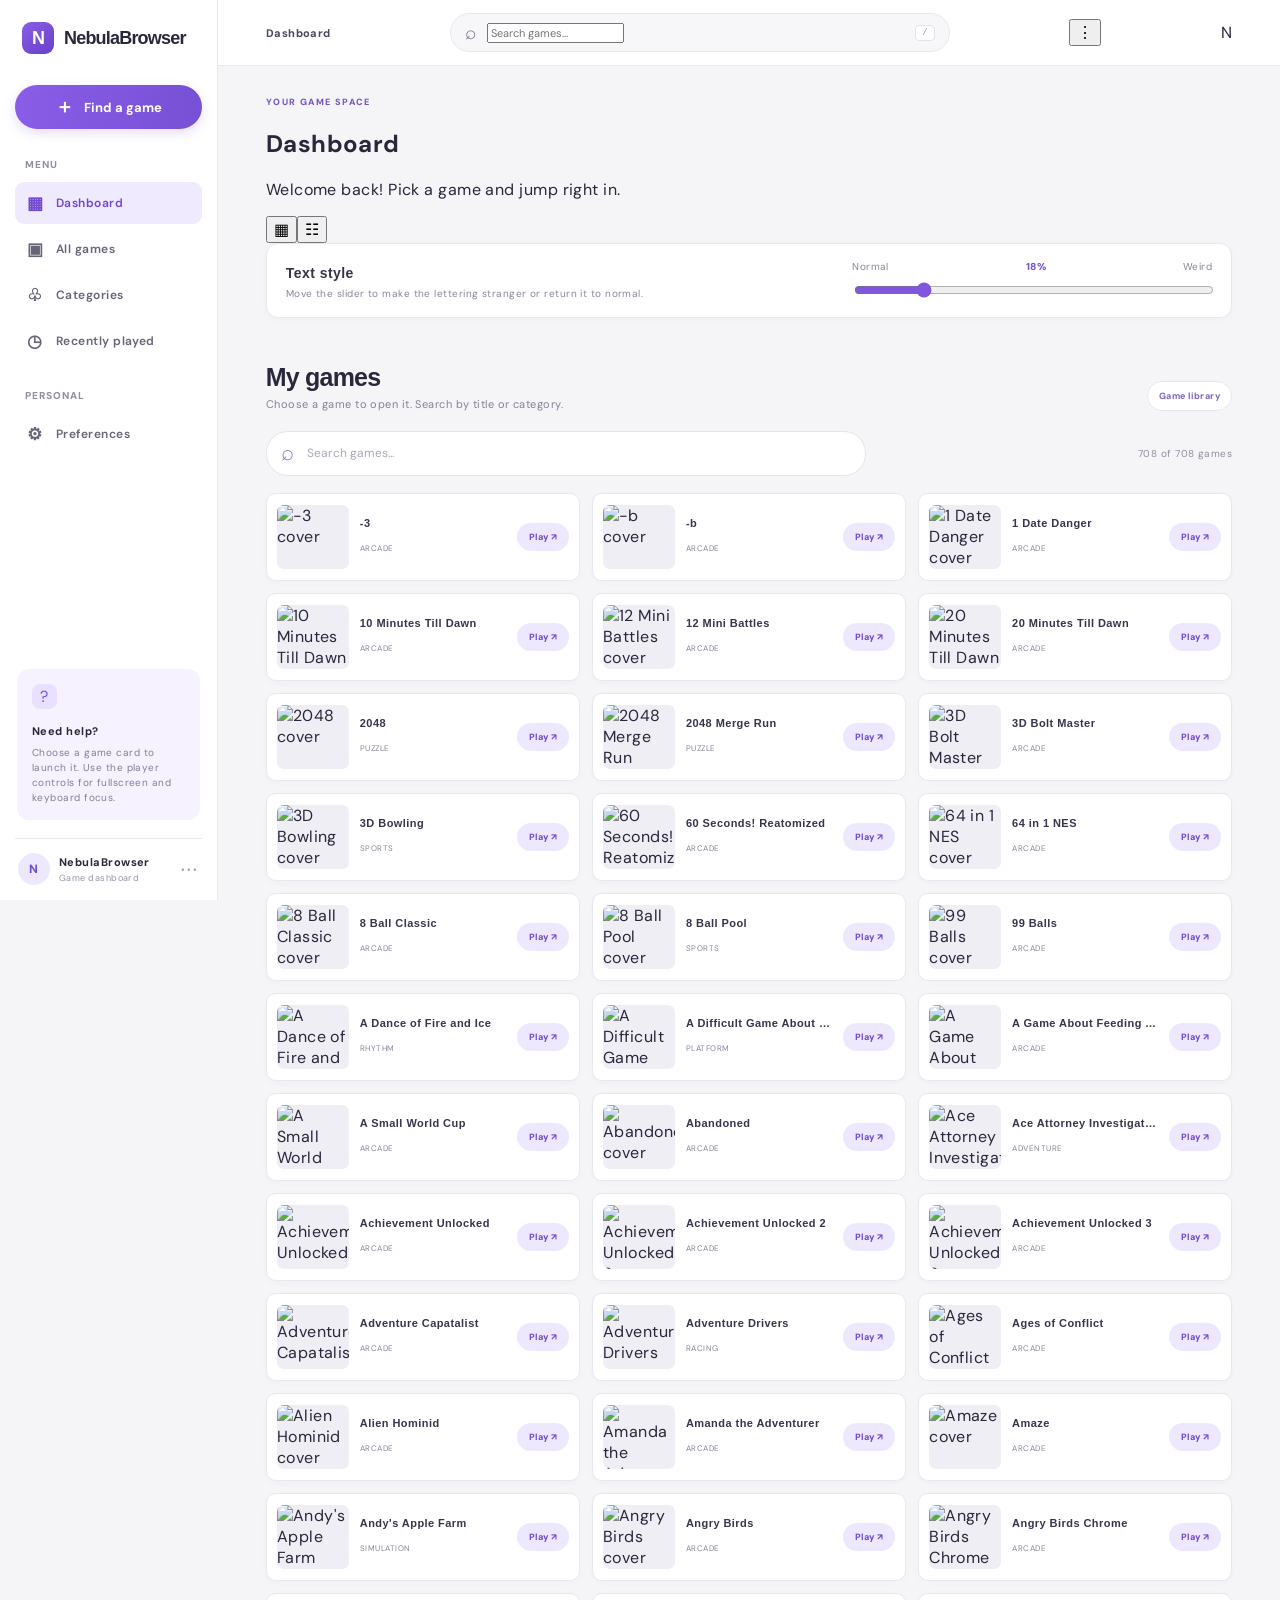
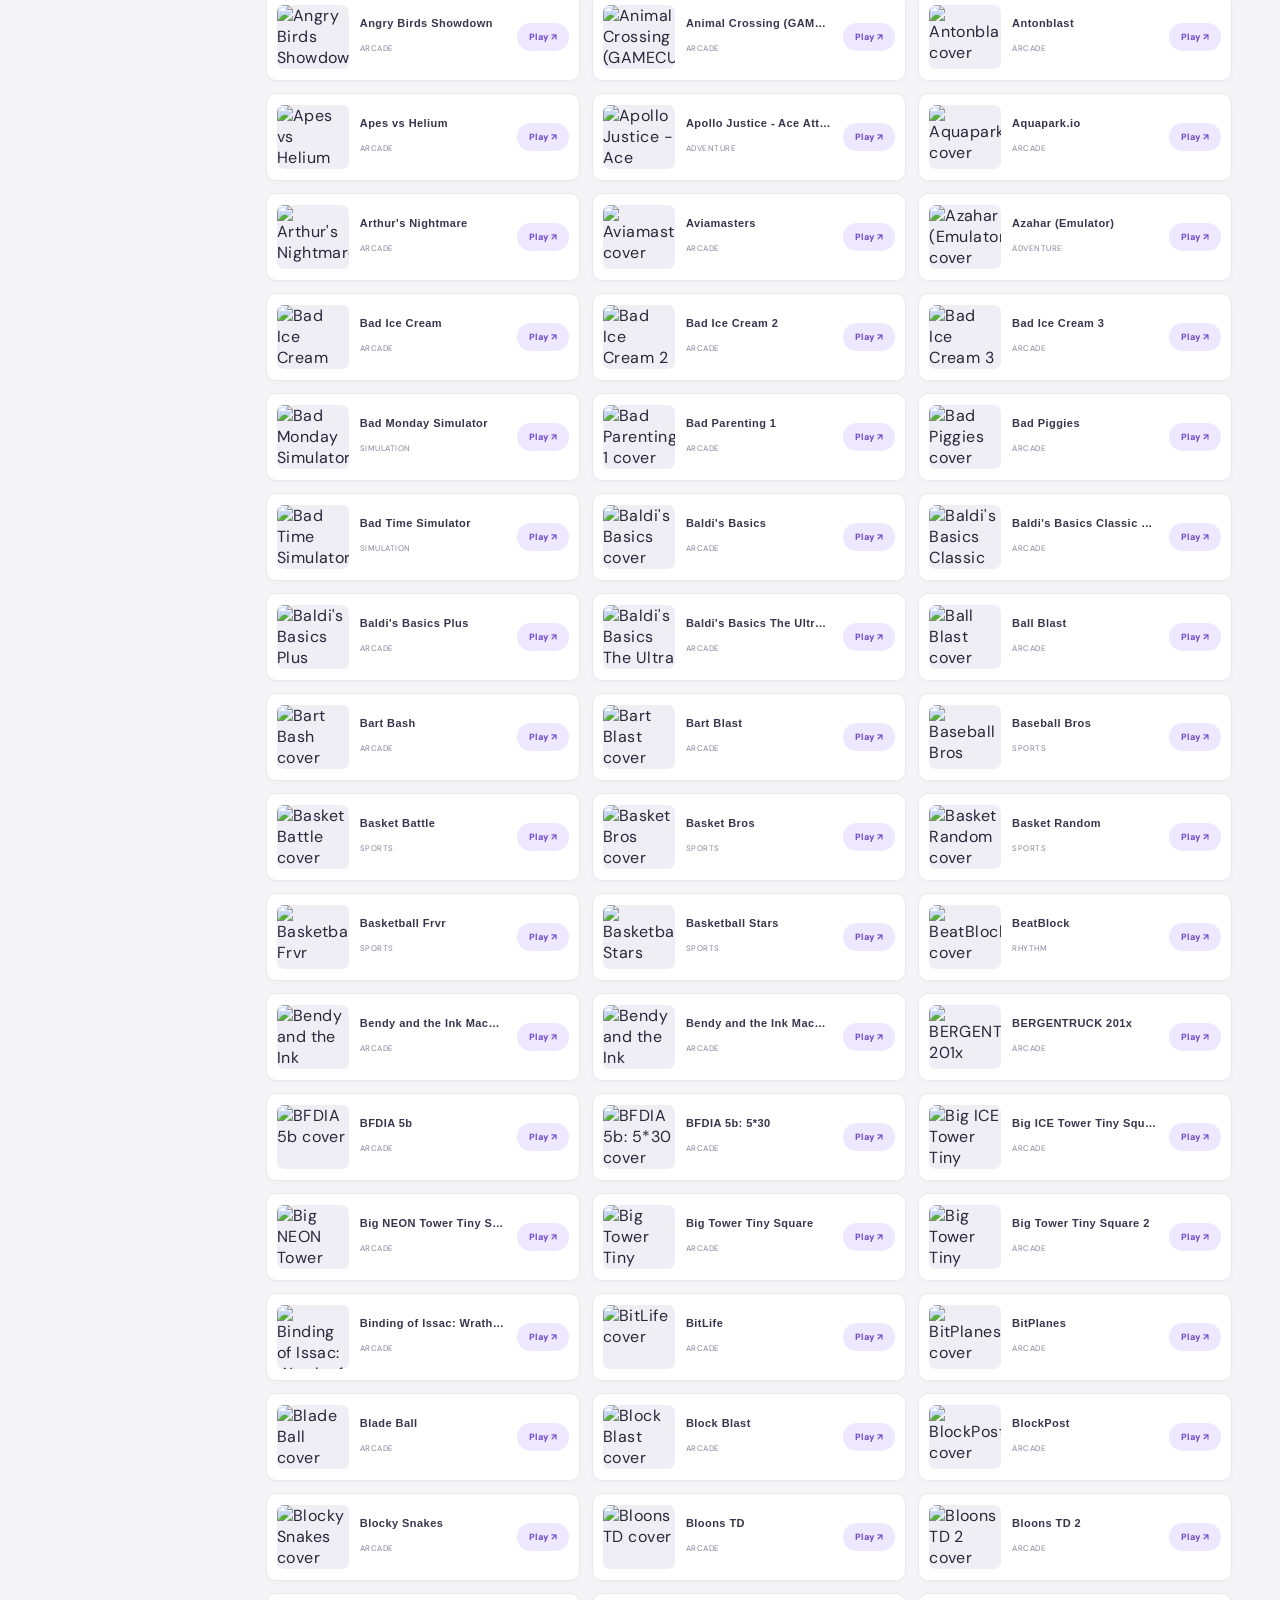
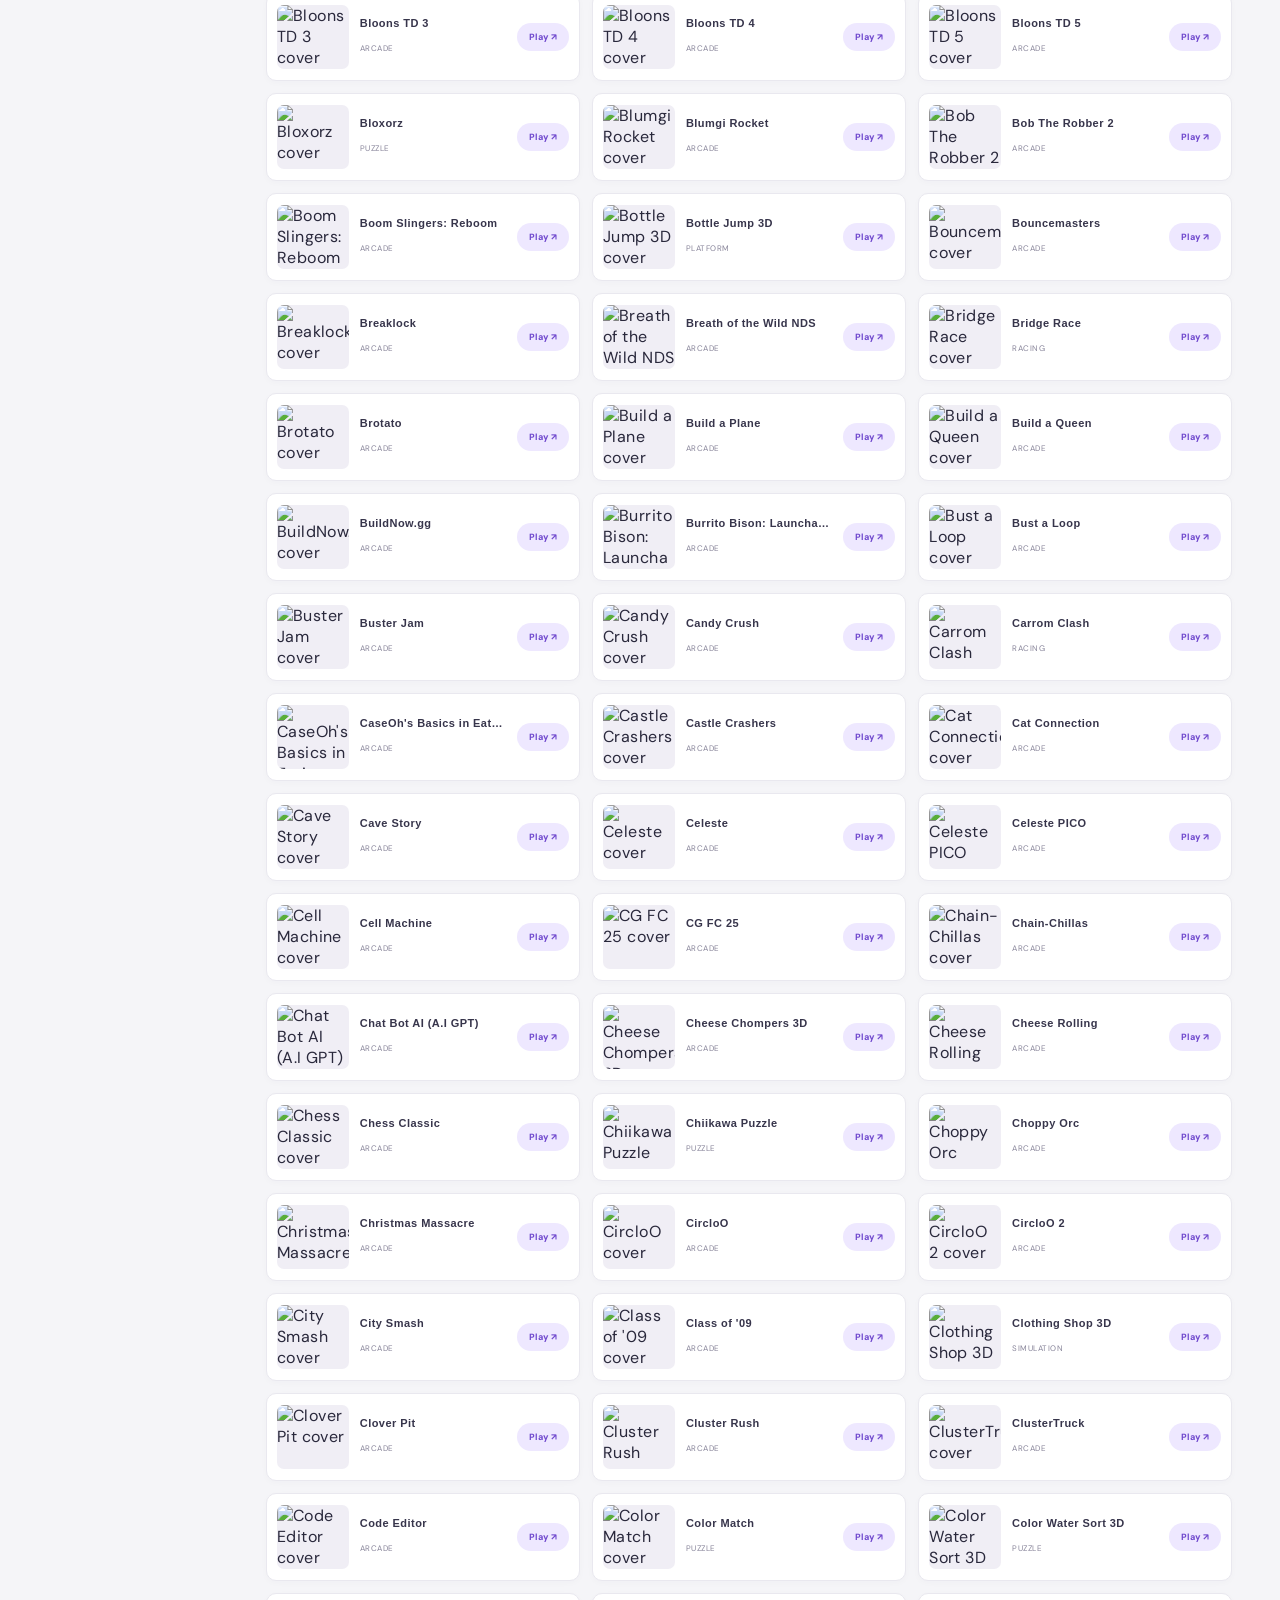
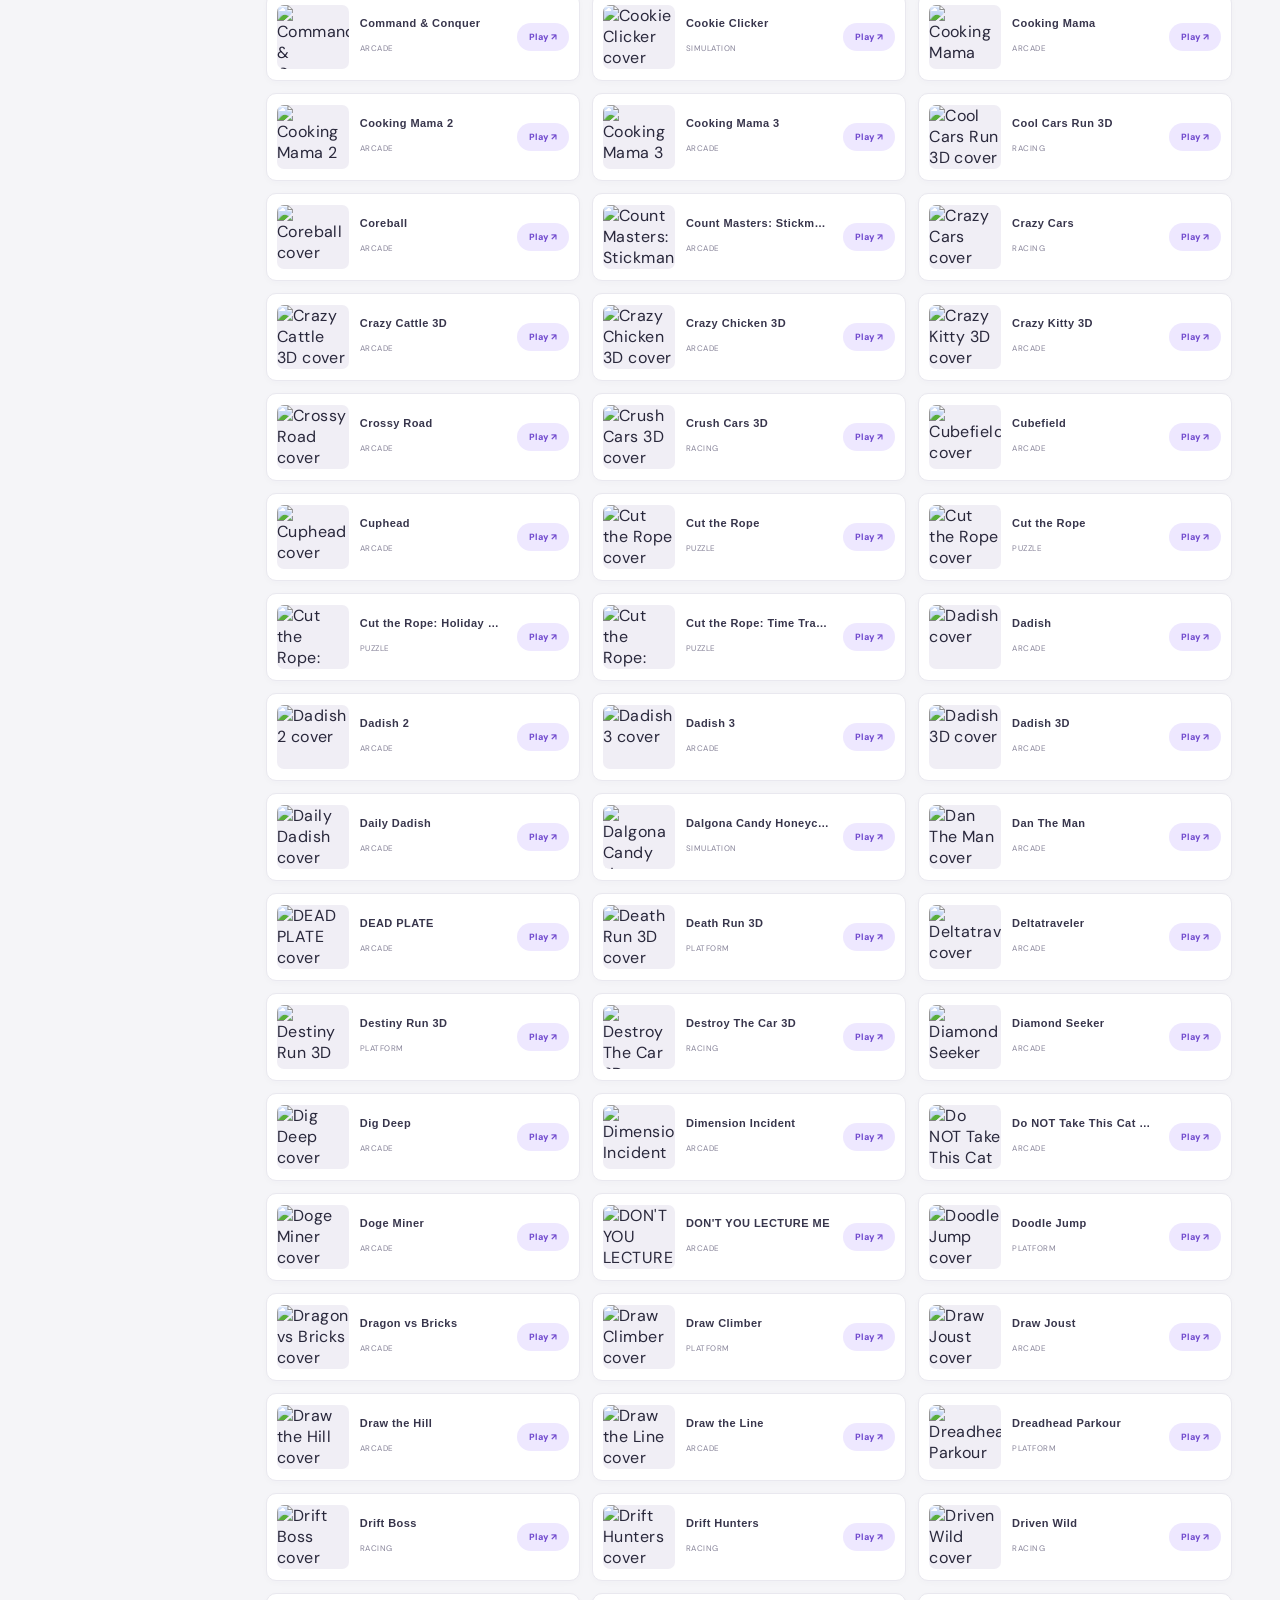
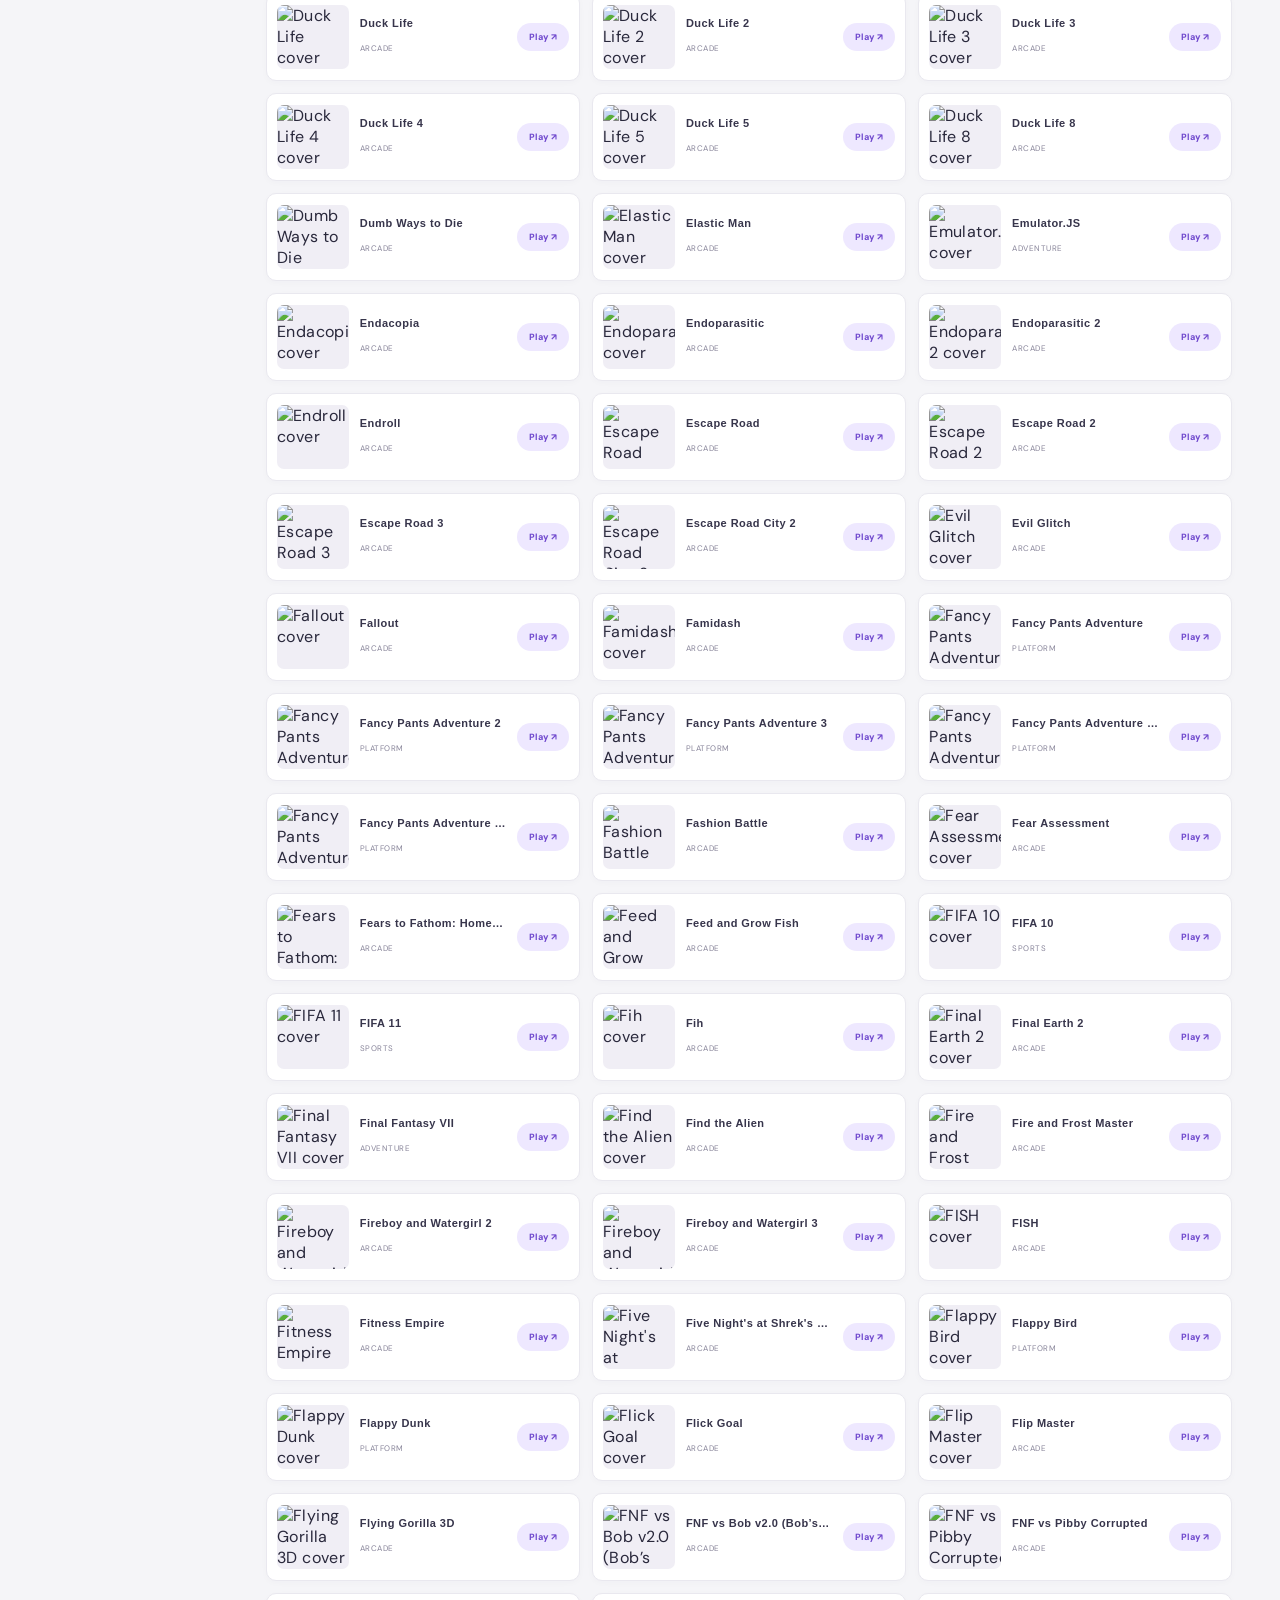
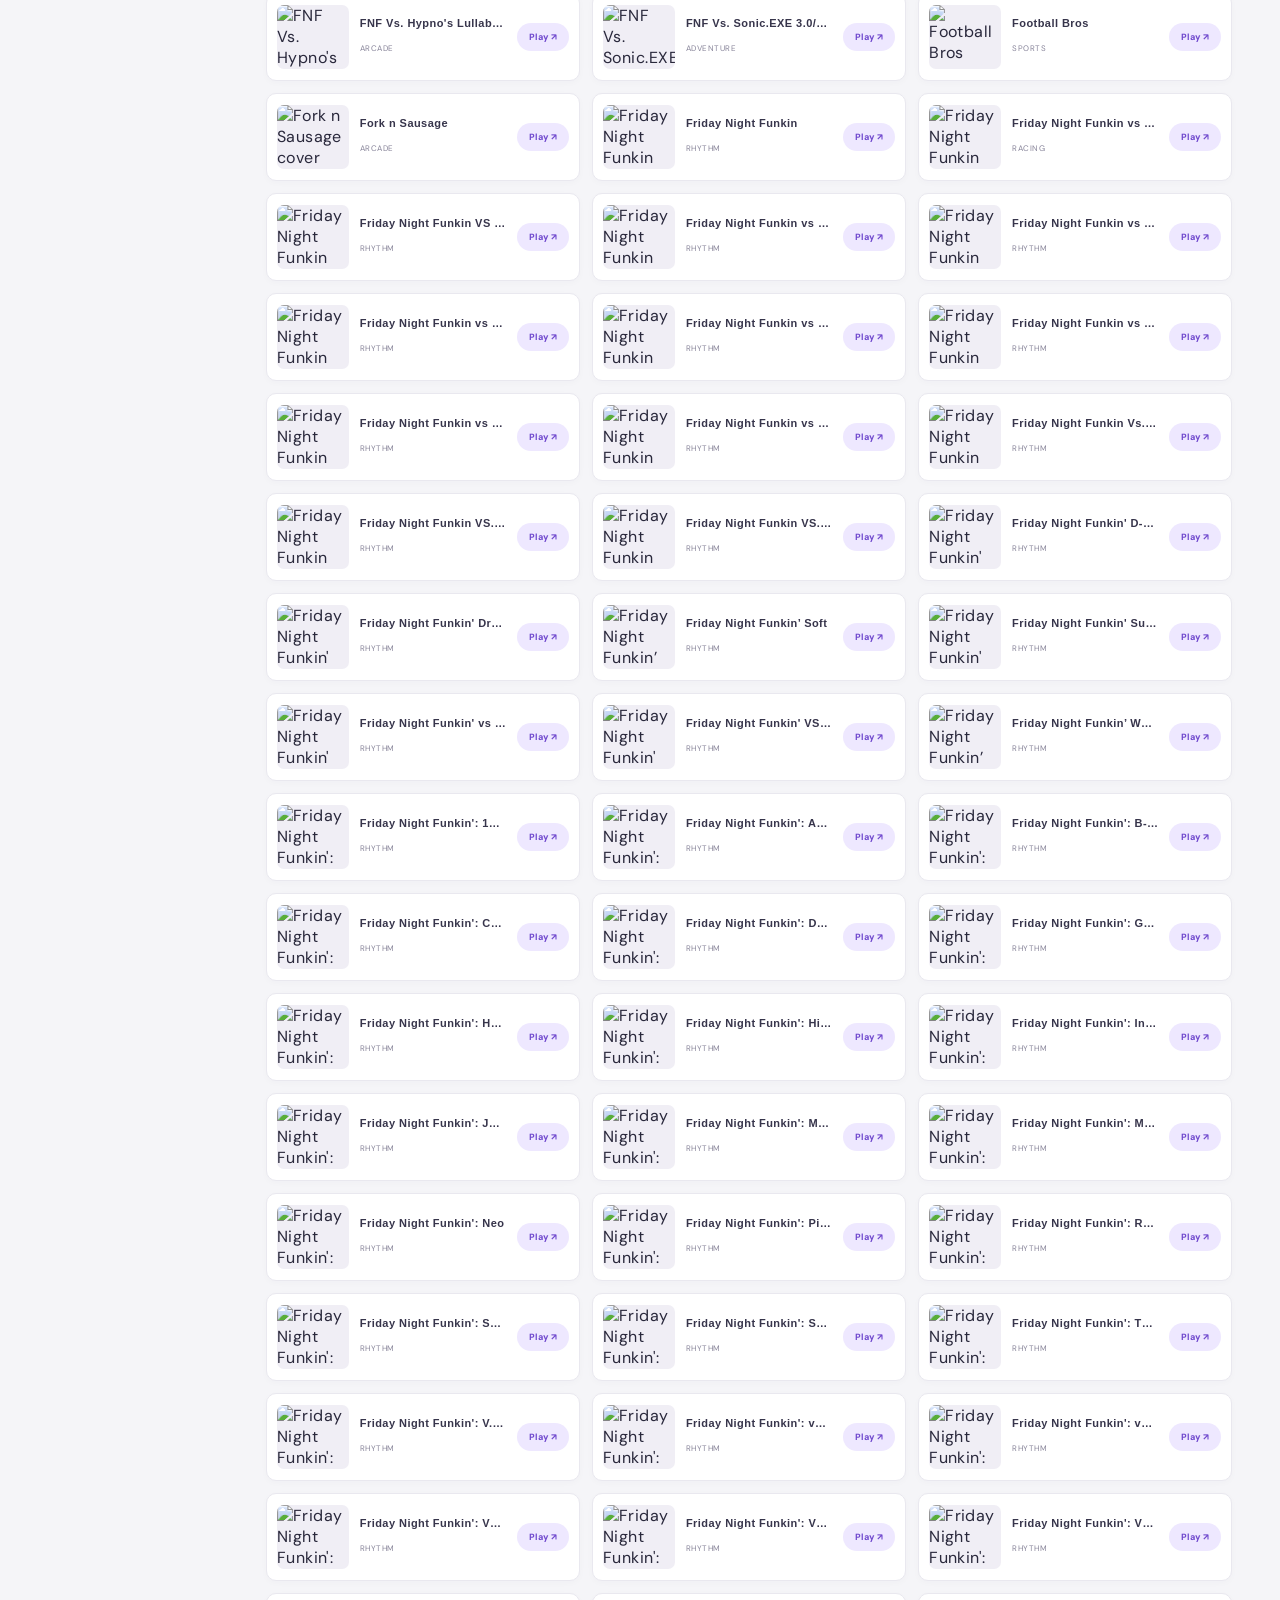
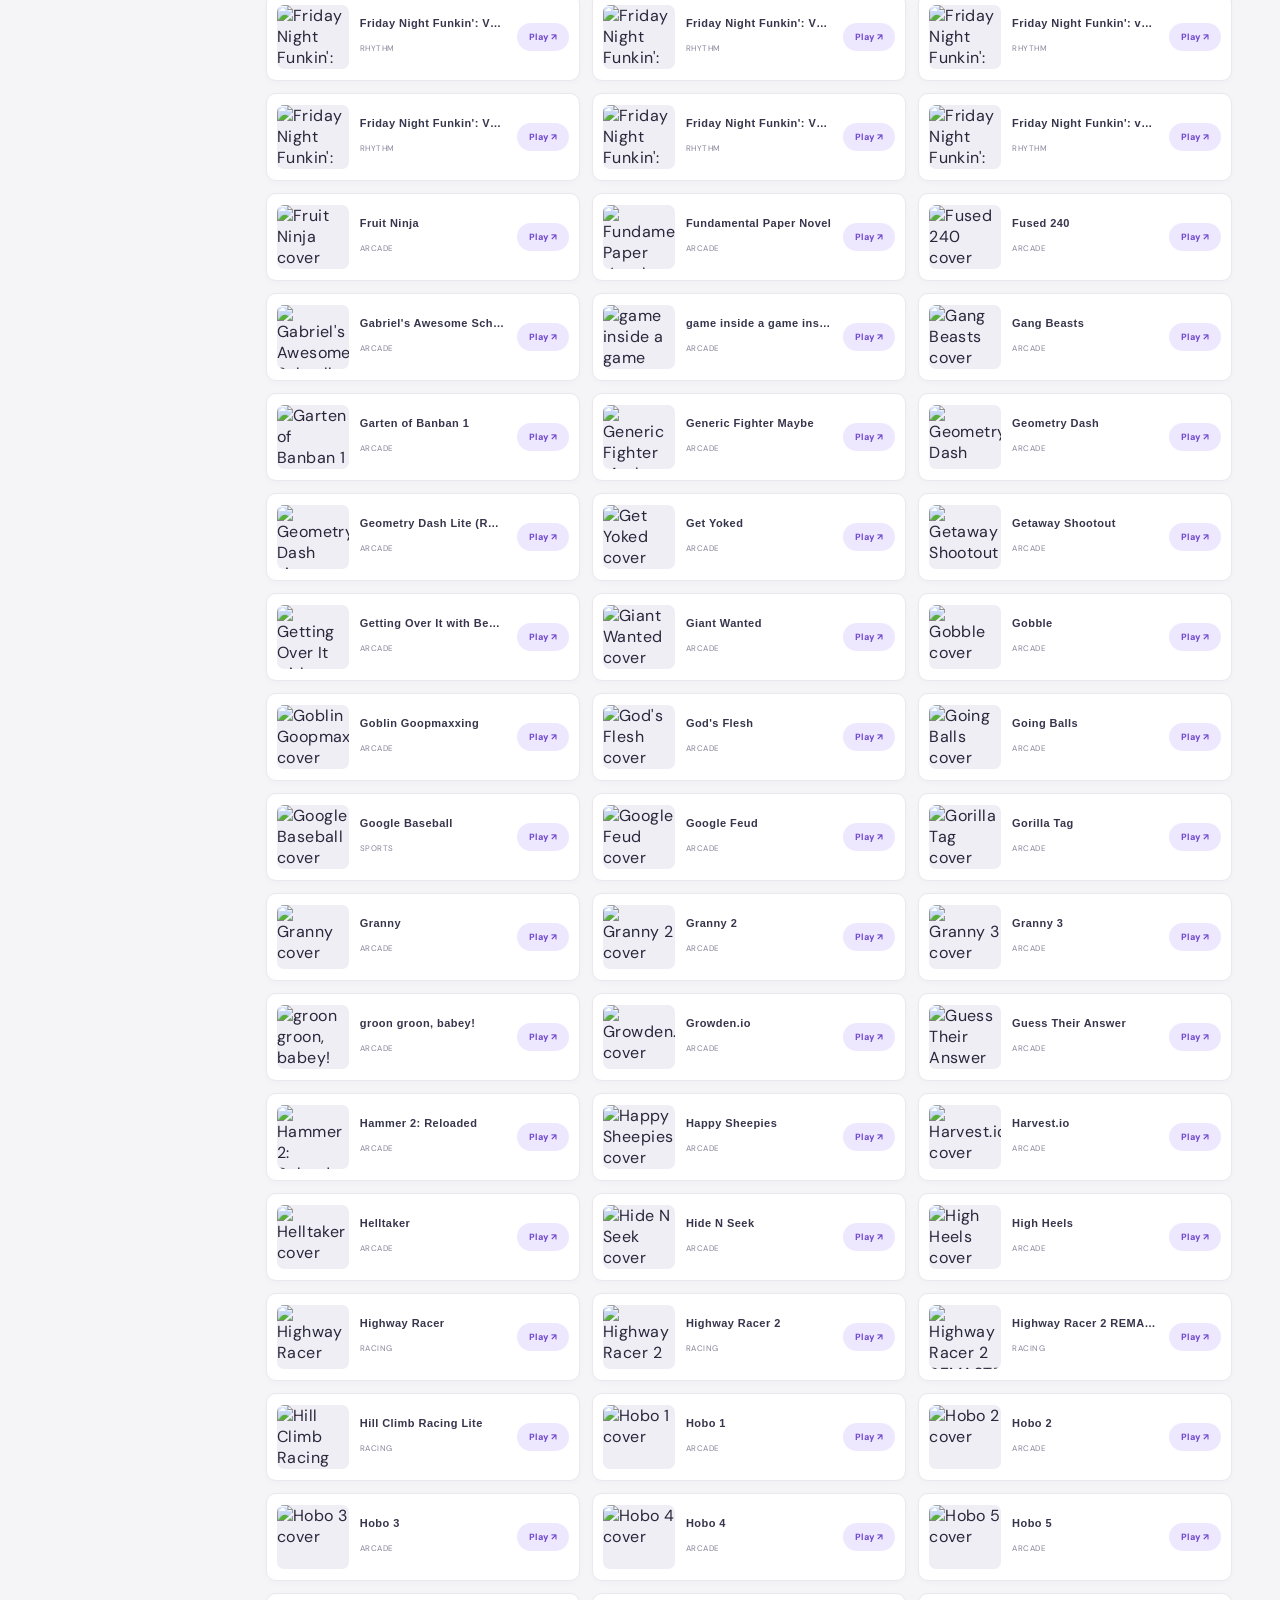
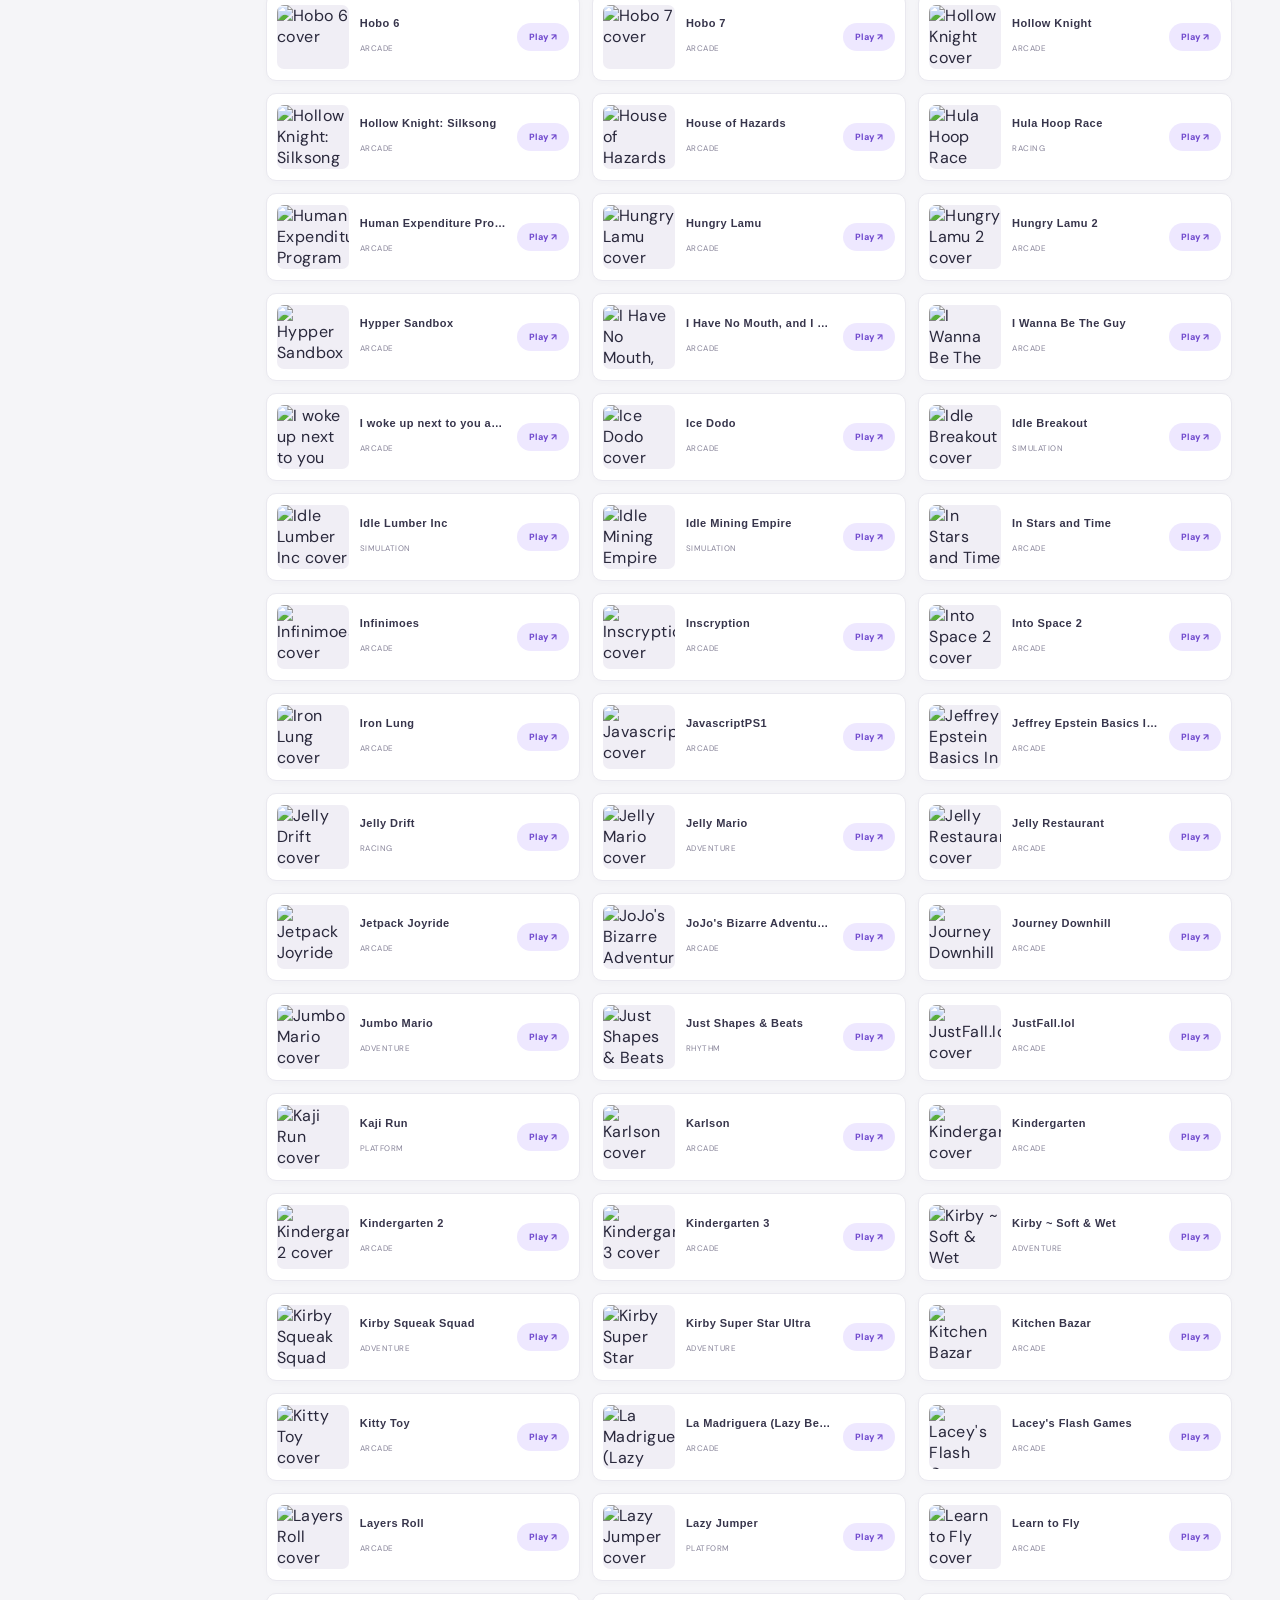
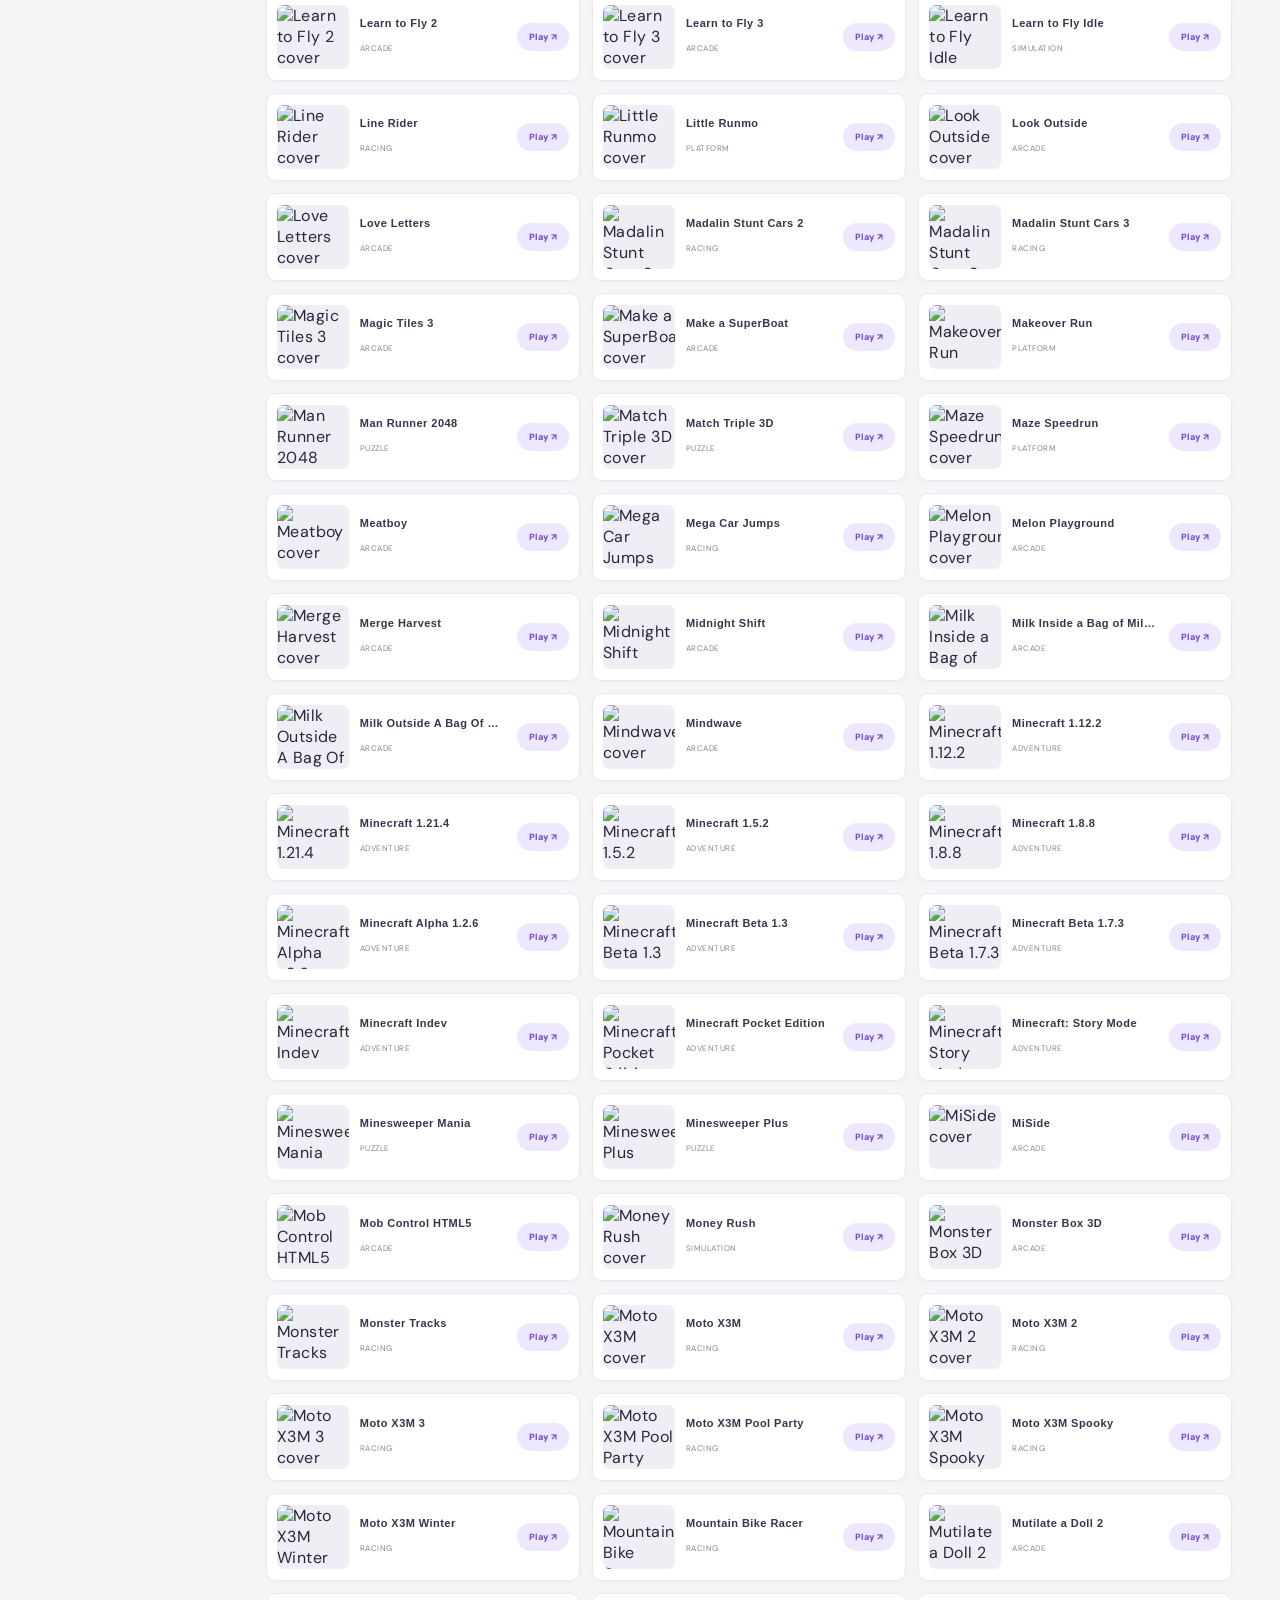
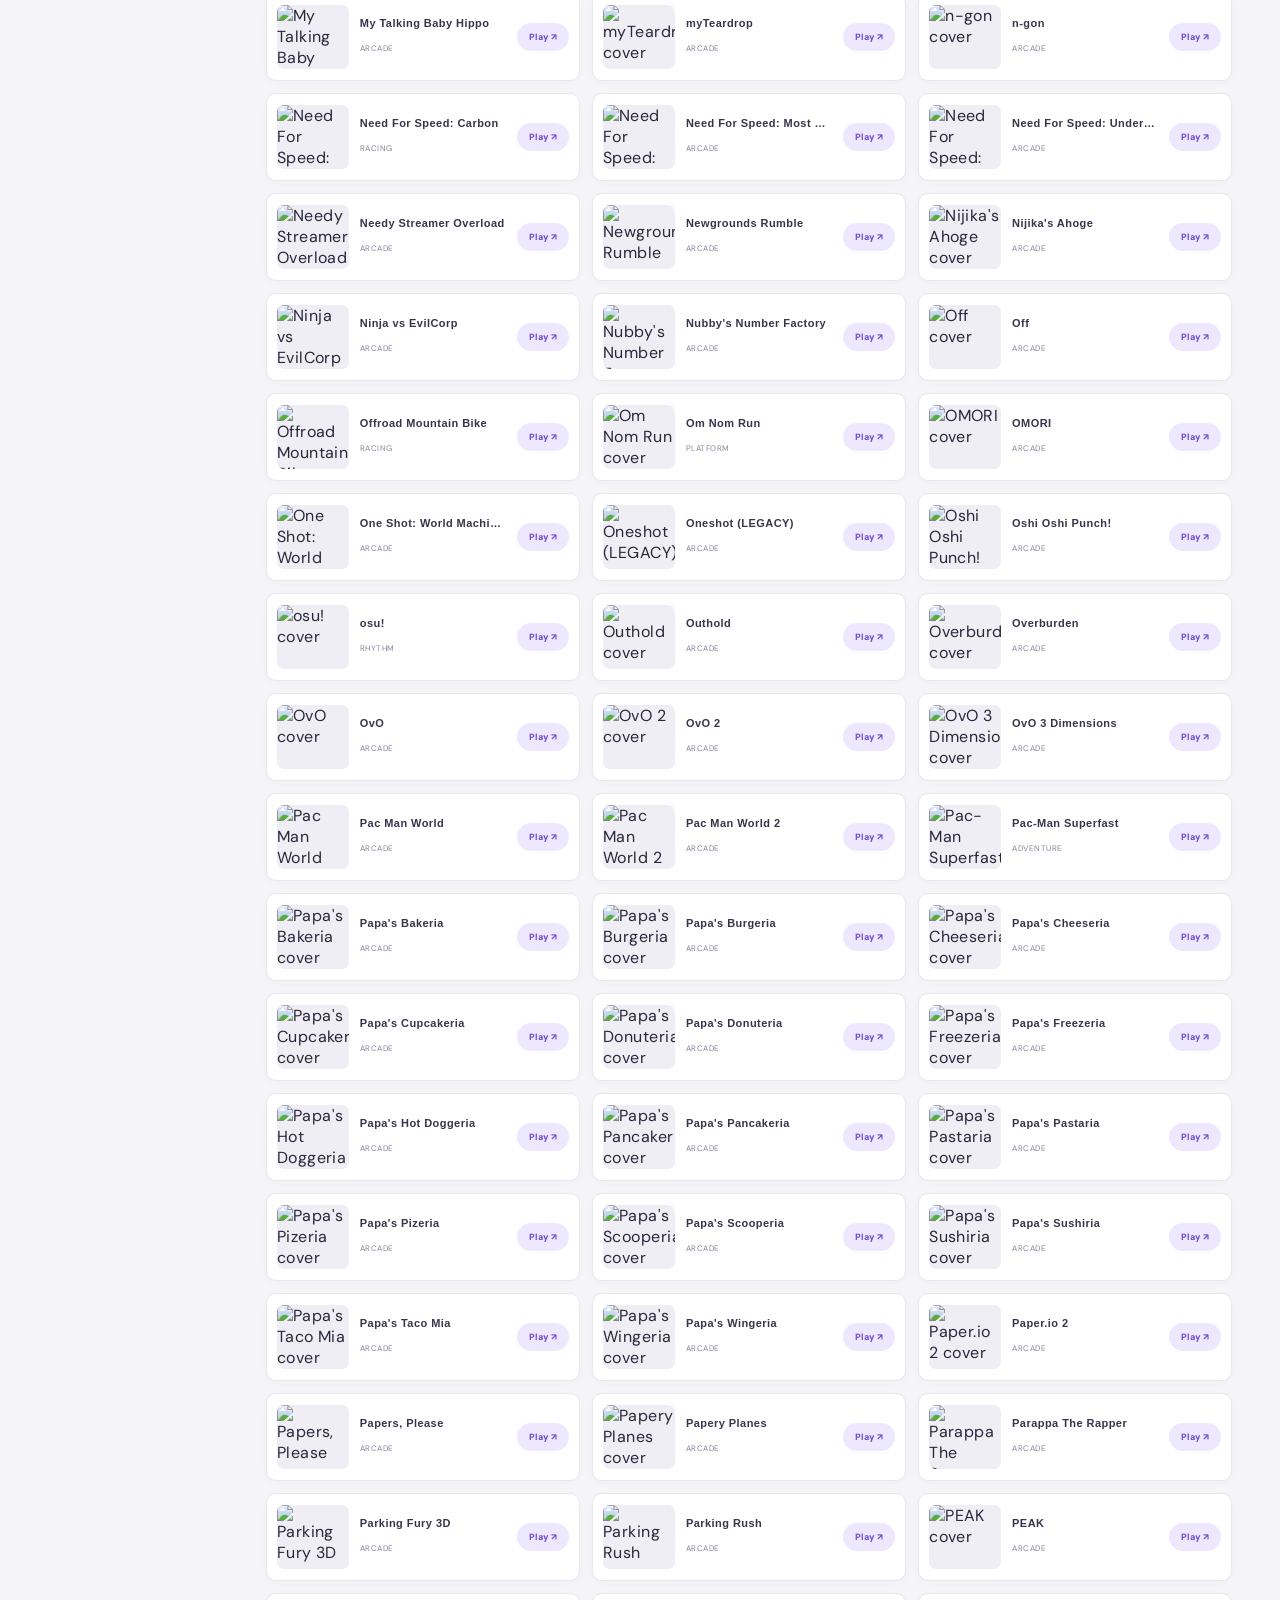
==== commit d2f9361e: "Rebuild game home as a Canvas-style dashboard" ====
--- a/index.html
+++ b/index.html
@@ -1,93 +1,101 @@
 <!DOCTYPE html>
 <html lang="en">
 <head>
-  <meta charset="UTF-8">
-  <meta name="viewport" content="width=device-width, initial-scale=1.0">
-  <meta name="theme-color" content="#f7f7fb">
-  <meta name="description" content="NebulaBrowser — a Canva-inspired creative dashboard and searchable game library.">
-  <title>NebulaBrowser | Play space</title>
-  <link rel="preconnect" href="https://fonts.googleapis.com">
-  <link rel="preconnect" href="https://fonts.gstatic.com" crossorigin>
-  <link href="https://fonts.googleapis.com/css2?family=DM+Sans:wght@400;500;600;700;800&family=Plus+Jakarta+Sans:wght@400;500;600;700;800&display=swap" rel="stylesheet">
-  <link rel="stylesheet" href="styles.css">
+<meta charset="UTF-8">
+<meta name="viewport" content="width=device-width, initial-scale=1.0">
+<meta name="theme-color" content="#263746">
+<meta name="description" content="NebulaBrowser game dashboard and searchable game library.">
+<title>NebulaBrowser | Dashboard</title>
+<link rel="preconnect" href="https://fonts.googleapis.com">
+<link rel="preconnect" href="https://fonts.gstatic.com" crossorigin>
+<link href="https://fonts.googleapis.com/css2?family=DM+Sans:wght@400;500;600;700;800&display=swap" rel="stylesheet">
+<link rel="stylesheet" href="styles.css">
 </head>
-<body>
-  <div class="app-shell">
-    <aside class="sidebar">
-      <a class="brand" href="#home" aria-label="NebulaBrowser home">
-        <span class="brand-mark">N</span>
-        <span>Nebula<span class="brand-light">Browser</span></span>
-      </a>
-      <button class="create-button" type="button" onclick="document.getElementById('arcade').scrollIntoView({behavior:'smooth'})"><span>＋</span> Explore games</button>
-      <div class="sidebar-label">MENU</div>
-      <nav class="side-nav" aria-label="Main navigation">
-        <a class="side-link active" href="#home"><span class="side-icon">⌂</span> Home</a>
-        <a class="side-link" href="#arcade"><span class="side-icon">▦</span> All games</a>
-      </nav>
-      <div class="sidebar-label collections-label">DISCOVER</div>
-      <nav class="side-nav secondary-nav" aria-label="Discover"><a class="side-link" href="#arcade"><span class="side-icon">☆</span> Featured</a><a class="side-link" href="#arcade"><span class="side-icon">◷</span> Recently added</a></nav><div class="workspace-note"><span class="workspace-dot"></span><span><b>My workspace</b><small>Your games and tools</small></span></div>
-      <div class="sidebar-bottom">
-        <div class="help-card"><span class="help-icon">✦</span><b>Make it yours</b><p>Your personal place to explore, play, and create.</p></div>
-        <div class="profile-row"><span class="profile-avatar">N</span><span><b>NebulaBrowser</b><small>Personal workspace</small></span><span class="profile-menu">•••</span></div>
-      </div>
-    </aside>
+<body class="canvas-dashboard">
+<div class="app-shell">
+  <aside class="sidebar">
+    <a class="brand" href="#home" aria-label="NebulaBrowser Dashboard"><span class="brand-mark">N</span><span>NebulaBrowser</span></a>
+    <button class="create-button" type="button" onclick="document.getElementById('gameSearch').focus();document.getElementById('arcade').scrollIntoView({behavior:'smooth'})"><span>＋</span> Find a game</button>
+    <div class="sidebar-label">MENU</div>
+    <nav class="side-nav" aria-label="Main navigation">
+      <a class="side-link active" href="#home"><span class="side-icon">▦</span> Dashboard</a>
+      <a class="side-link" href="#arcade"><span class="side-icon">▣</span> All games</a>
+      <a class="side-link" href="#arcade"><span class="side-icon">♧</span> Categories</a>
+      <a class="side-link" href="#arcade"><span class="side-icon">◷</span> Recently played</a>
+    </nav>
+    <div class="sidebar-label collections-label">PERSONAL</div>
+    <nav class="side-nav">
+      <a class="side-link" href="#text-style"><span class="side-icon">⚙</span> Preferences</a>
+    </nav>
+    <div class="sidebar-bottom">
+      <div class="help-card"><span class="help-icon">?</span><b>Need help?</b><p>Choose a game card to launch it. Use the player controls for fullscreen and keyboard focus.</p></div>
+      <div class="profile-row"><span class="profile-avatar">N</span><span><b>NebulaBrowser</b><small>Game dashboard</small></span><span class="profile-menu">•••</span></div>
+    </div>
+  </aside>
 
-    <main class="main-content" id="home">
-      <header class="topbar">
-        <div class="mobile-brand"><span class="brand-mark">N</span><b>NebulaBrowser</b></div>
-        <div class="breadcrumb"><span>Home</span><span class="crumb-divider">/</span><b>Play space</b></div>
-        <button class="top-search" type="button" onclick="document.getElementById('gameSearch').focus();document.getElementById('arcade').scrollIntoView({behavior:'smooth'})"><span>⌕</span> Search games and categories <kbd>/</kbd></button><a class="topbar-help" href="#arcade">Help <span>?</span></a>
-      </header>
+  <main class="main-content" id="home">
+    <header class="topbar">
+      <div class="mobile-brand"><span class="brand-mark">N</span><b>NebulaBrowser</b></div>
+      <div class="breadcrumb"><b>Dashboard</b></div>
+      <label class="top-search" for="gameSearch"><span>⌕</span><input id="topGameSearch" type="search" placeholder="Search games..." autocomplete="off"><kbd>/</kbd></label>
+      <button class="top-icon" type="button" aria-label="More options">⋮</button>
+      <span class="top-avatar">N</span>
+    </header>
 
-      <div class="page-content">
-        <section class="welcome-row">
-          <div>
-            <div class="welcome-date"><span class="welcome-sparkle">✦</span> WELCOME TO YOUR PLAY SPACE</div>
-            <h1>What will you <span>play today?</span></h1>
-            <p>Explore your collection, find a new favorite, and jump right in.</p>
-          </div>
-          <div class="welcome-illustration" aria-hidden="true">
-            <div class="shape shape-back"></div><div class="shape shape-mid"></div><div class="shape shape-front">✦</div>
-            <span class="float-dot dot-one"></span><span class="float-dot dot-two"></span><span class="float-cross">✳</span>
-          </div>
+    <div class="page-content dashboard-layout">
+      <div class="dashboard-main">
+        <section class="dashboard-heading">
+          <div><div class="welcome-date">YOUR GAME SPACE</div><h1>Dashboard</h1><p>Welcome back! Pick a game and jump right in.</p></div>
+          <div class="dashboard-heading-actions"><button class="view-toggle active" type="button" aria-label="Grid view">▦</button><button class="view-toggle" type="button" aria-label="List view" onclick="document.getElementById('gameLibrary').classList.toggle('list-view')">☷</button></div>
         </section>
 
-        <section class="quick-actions" aria-label="Quick actions">
-          <a class="quick-action action-purple" href="#arcade"><span class="action-icon">▦</span><span><b>Browse games</b><small>Explore the collection</small></span><span class="action-arrow">↗</span></a>
-          <a class="quick-action action-blue" href="#arcade"><span class="action-icon">⌕</span><span><b>Find a game</b><small>Search by title or genre</small></span><span class="action-arrow">↗</span></a>
-          <a class="quick-action action-peach" href="#arcade"><span class="action-icon">▶</span><span><b>Start playing</b><small>Choose something fun</small></span><span class="action-arrow">↗</span></a>
+        <section class="type-control" id="text-style" aria-label="Typography customization">
+          <div class="type-control-copy"><h2>Text style</h2><p>Move the slider to make the lettering stranger or return it to normal.</p></div>
+          <div class="type-slider-wrap"><label for="fontWeirdness"><span>Normal</span><output id="fontWeirdnessValue" for="fontWeirdness">18%</output><span>Weird</span></label><input id="fontWeirdness" type="range" min="0" max="100" value="18" step="1"></div>
         </section>
 
-        <section class="type-control" aria-label="Typography customization">
-          <div class="type-control-copy"><div class="section-kicker">PERSONALIZE YOUR WORKSPACE</div><h2>Text style</h2><p>Adjust the lettering from clean and normal to unusual and distorted.</p></div>
-          <div class="type-slider-wrap"><label for="fontWeirdness"><span>Normal</span><output id="fontWeirdnessValue" for="fontWeirdness">18%</output><span>Weird</span></label><input id="fontWeirdness" type="range" min="0" max="100" value="18" step="1"></div>
-        </section>
         <section class="arcade-section" id="arcade">
-          <div class="section-heading">
-            <div><div class="section-kicker">EXPLORE AND PLAY</div><h2>All your games</h2><p>Browse your collection or search by game title and genre.</p></div>
-            <span class="collection-badge">✦ Your game collection</span>
-          </div>
+          <div class="section-heading"><div><h2>My games</h2><p>Choose a game to open it. Search by title or category.</p></div><span class="collection-badge">Game library</span></div>
           <div class="game-library-tools">
-            <label class="game-search-wrap" for="gameSearch"><span>⌕</span><input id="gameSearch" type="search" placeholder="Search games by name or genre..." autocomplete="off"></label>
+            <label class="game-search-wrap" for="gameSearch"><span>⌕</span><input id="gameSearch" type="search" placeholder="Search games..." autocomplete="off"></label>
             <span class="game-count" id="gameCount" aria-live="polite">Loading games...</span>
           </div>
           <div class="game-library" id="gameLibrary" aria-live="polite"><div class="no-games">Loading the game catalog...</div></div>
           <p class="game-source-note">Game pages and cover art are loaded from the public GN-Math GitHub repositories. Game names and artwork belong to their respective creators.</p>
-
           <div class="game-stage" id="gameStage" hidden>
-            <div class="game-stage-head">
-              <div><span class="stage-kicker">NOW PLAYING</span><h3 id="gameTitle">Game</h3></div>
+            <div class="game-stage-head"><div><span class="stage-kicker">NOW PLAYING</span><h3 id="gameTitle">Game</h3></div>
               <div class="game-stage-actions"><button id="openGameTab" class="game-action-link" type="button">Open in new tab ↗</button><button id="focusGameKeyboard" class="game-action-link" type="button">Keyboard controls ⌨</button><button id="fullScreenGame" class="game-action-link" type="button">Fullscreen ⛶</button><button id="closeGame" class="icon-button" type="button" aria-label="Close game">×</button></div>
             </div>
             <div class="game-frame-wrap"><iframe id="gameFrame" title="Selected game" tabindex="0" allow="autoplay; fullscreen; gamepad; accelerometer; gyroscope; orientation-lock" allowfullscreen></iframe></div>
             <p id="gameLoadStatus" class="game-load-status" role="status" aria-live="polite"></p>
           </div>
         </section>
-        <footer><span>© NebulaBrowser</span><span>Made for your workspace <b>✦</b></span></footer>
       </div>
-    </main>
-  </div>
-  <script src="games.js"></script>
-  <script src="script.js"></script>
+
+      <aside class="dashboard-right">
+        <div class="right-panel-section">
+          <div class="right-panel-title"><h2>Up next</h2><span class="panel-more">•••</span></div>
+          <div class="todo-empty"><span class="todo-check">✓</span><div><b>Ready when you are</b><p>Pick any game from your dashboard to start playing.</p></div></div>
+          <div class="todo-empty"><span class="todo-check">☆</span><div><b>Explore something new</b><p>Use the search to discover games by name or category.</p></div></div>
+        </div>
+        <div class="right-panel-section">
+          <div class="right-panel-title"><h2>Game categories</h2><a href="#arcade">View all</a></div>
+          <a class="category-row" href="#arcade" onclick="document.getElementById('gameSearch').value='Puzzle';document.getElementById('gameSearch').dispatchEvent(new Event('input'))"><span class="category-dot puzzle-dot"></span><span>Puzzle games</span><span>›</span></a>
+          <a class="category-row" href="#arcade" onclick="document.getElementById('gameSearch').value='Racing';document.getElementById('gameSearch').dispatchEvent(new Event('input'))"><span class="category-dot racing-dot"></span><span>Racing games</span><span>›</span></a>
+          <a class="category-row" href="#arcade" onclick="document.getElementById('gameSearch').value='Sports';document.getElementById('gameSearch').dispatchEvent(new Event('input'))"><span class="category-dot sports-dot"></span><span>Sports games</span><span>›</span></a>
+          <a class="category-row" href="#arcade" onclick="document.getElementById('gameSearch').value='Arcade';document.getElementById('gameSearch').dispatchEvent(new Event('input'))"><span class="category-dot arcade-dot"></span><span>Arcade games</span><span>›</span></a>
+        </div>
+        <div class="right-panel-section feedback-panel">
+          <div class="right-panel-title"><h2>Recently added</h2></div>
+          <p>New games are included as the public catalog updates.</p>
+          <a class="grades-link" href="#arcade">Browse game library <span>→</span></a>
+        </div>
+      </aside>
+    </div>
+    <footer><span>© NebulaBrowser</span><span>Game dashboard</span></footer>
+  </main>
+</div>
+<script src="games.js"></script>
+<script src="script.js"></script>
 </body>
 </html>
--- a/styles.css
+++ b/styles.css
@@ -110,3 +110,65 @@
 @media(max-width:760px){.sidebar{width:68px;padding:18px 9px}.brand{justify-content:center;padding:0}.brand>span:last-child,.create-button:not(:first-child),.sidebar-label,.side-link:not(.active),.side-link.active{font-size:0}.brand-light{display:none}.brand-mark{flex:0 0 32px}.create-button{height:42px;font-size:0;padding:0;margin:25px 0}.create-button span{font-size:21px;margin:0}.side-nav{margin-top:0}.side-link{justify-content:center;padding:0;font-size:0}.side-icon{font-size:20px}.collections-label,.workspace-note,.help-card,.profile-row>span:nth-child(2),.profile-menu{display:none}.profile-row{justify-content:center}.main-content{margin-left:68px}.topbar{padding:0 4%}.page-content{padding:25px 4%}.welcome-row{padding:28px 25px;min-height:190px}.welcome-illustration{width:180px;flex-basis:180px;transform:scale(.8);transform-origin:center right;margin-left:-20px}.welcome-row h1{font-size:29px}.quick-actions{gap:9px}.quick-action{padding:10px;gap:8px}.action-icon{width:34px;height:34px}.quick-action small{font-size:8px}.game-library{grid-template-columns:1fr 1fr}}
 @media(max-width:520px){.sidebar{width:54px;padding:15px 6px}.brand-mark{width:29px;height:29px;flex-basis:29px}.main-content{margin-left:54px}.topbar{height:57px}.breadcrumb{font-size:10px}.topbar-help{font-size:9px;padding:8px}.page-content{padding:18px 13px}.welcome-row{padding:23px 18px;min-height:170px}.welcome-illustration{display:none}.welcome-row h1{font-size:27px;letter-spacing:-1.1px}.welcome-row p{font-size:10px}.welcome-date{font-size:8px}.quick-actions{grid-template-columns:1fr;margin:13px 0 33px;gap:8px}.quick-action{min-height:65px;padding:9px 12px}.action-icon{width:37px;height:37px}.quick-action b{font-size:10px}.quick-action small{font-size:9px}.section-heading{align-items:flex-start;flex-direction:column;gap:10px}.section-heading h2{font-size:23px}.collection-badge{font-size:8px}.game-library-tools{align-items:flex-start;flex-direction:column;gap:9px}.game-search-wrap{width:100%;max-width:none;min-height:44px}.game-count{font-size:9px}.game-library{grid-template-columns:1fr;gap:9px}.library-game{min-height:78px}.library-game img{width:68px;height:58px;flex-basis:68px}.library-game-info h3{font-size:11px}.game-stage{padding:11px}.game-stage-head{align-items:flex-start;flex-direction:column}.game-stage-actions{justify-content:flex-start}.game-frame-wrap{height:60vh;min-height:280px}footer{font-size:8px;flex-wrap:wrap;margin-top:32px}}
 @media(prefers-reduced-motion:reduce){*,*::before,*::after{scroll-behavior:auto!important;animation-duration:.01ms!important;animation-iteration-count:1!important;transition-duration:.01ms!important}}
+
+/* Canva-inspired workspace refinement */
+:root{--page:#f5f5f8;--surface:#fff;--ink:#29283b;--muted:#77768a;--line:#e9e8ef;--purple:#7d50dc}
+body{background:#f5f5f8;color:#29283b;font-family:"DM Sans",sans-serif}
+.sidebar{width:218px;padding:22px 15px 15px;background:#fff;border-right:1px solid #e8e7ee}
+.brand{font-size:18px;letter-spacing:-.8px;padding:0 7px}
+.brand-mark{background:linear-gradient(145deg,#8a5de8,#6840c7);border-radius:9px;box-shadow:none}
+.create-button{background:linear-gradient(100deg,#8b5de8,#7650d5);border-radius:24px;box-shadow:0 4px 12px rgba(112,75,202,.18);height:44px}
+.sidebar-label{font-size:10px;letter-spacing:1px;color:#9290a0}
+.side-link{height:42px;border-radius:9px;font-size:12px;color:#666477}
+.side-link.active{background:#f0eaff;color:#7048cf}
+.side-link:hover{background:#f6f3fc}
+.side-icon{font-size:17px}
+.collections-label{margin-top:27px}
+.workspace-note{border:1px solid #eeeaf7;border-radius:9px;margin-top:8px;padding:10px}
+.workspace-dot{background:#8b6ae0;border-radius:50%}
+.help-card{background:#f6f2ff}
+.profile-avatar{background:#eee8ff;color:#744dd1}
+.main-content{margin-left:218px}
+.topbar{height:66px;padding:0 4.5%;background:#fff;border-bottom:1px solid #e9e8ef;gap:18px}
+.breadcrumb{flex:0 0 auto;color:#77758a}
+.top-search{display:flex;align-items:center;gap:10px;flex:1;max-width:500px;height:39px;padding:0 14px;border:1px solid #e8e6ef;border-radius:22px;background:#f7f7fa;color:#9290a0;font-size:11px;text-align:left;cursor:pointer}
+.top-search>span{font-size:19px;color:#77718f}
+.top-search kbd{margin-left:auto;border:1px solid #e4e2eb;border-radius:4px;background:#fff;padding:2px 6px;color:#9996a7;font-size:9px}
+.topbar-help{background:#f0eaff;color:#7048cf;border-radius:20px;padding:9px 15px}
+.page-content{max-width:1450px;padding:30px 4.5% 25px}
+.welcome-row{min-height:205px;padding:34px 38px;border-radius:15px;background:linear-gradient(105deg,#e9e2ff 0%,#f0eaff 47%,#e5efff 100%)}
+.welcome-date{color:#7756c3}
+.welcome-row h1{font-size:clamp(28px,3vw,38px);letter-spacing:-1.5px}
+.welcome-row h1 span{color:#7954d5}
+.welcome-illustration{transform:scale(.92)}
+.shape{border-radius:23px;box-shadow:0 8px 24px rgba(91,70,160,.12)}
+.shape-front{border-radius:21px}
+.quick-actions{gap:12px;margin:17px 0 20px}
+.quick-action{border-radius:12px;min-height:76px;padding:12px 15px;box-shadow:0 2px 7px rgba(40,35,75,.025)}
+.quick-action:hover{border-color:#d9d0ef;box-shadow:0 7px 18px rgba(52,43,91,.07)}
+.action-icon{border-radius:10px}
+.type-control{display:flex;align-items:center;justify-content:space-between;gap:24px;margin:0 0 38px;padding:16px 19px;background:#fff;border:1px solid #e9e7ef;border-radius:12px;box-shadow:0 2px 8px rgba(40,35,75,.025)}
+.type-control-copy h2{font:700 14px "Plus Jakarta Sans",sans-serif;margin:5px 0;color:#363449}
+.type-control-copy p{font-size:10px;color:#8b899a;margin:0;line-height:1.5}
+.type-slider-wrap{width:min(360px,48%);padding:0}
+.type-slider-wrap label{display:flex;align-items:center;justify-content:space-between;gap:12px;color:#8a8799;font-size:10px;margin-bottom:9px}
+.type-slider-wrap output{font-weight:800;color:#7550d1;font-variant-numeric:tabular-nums}
+.type-slider-wrap input{display:block;width:100%;accent-color:#8056dc;cursor:pointer}
+.section-heading h2{font-size:25px}
+.collection-badge{background:#fff;border-color:#e9e5f3;color:#8065c2}
+.game-search-wrap{border-radius:22px;background:#fff}
+.game-library{grid-template-columns:repeat(3,minmax(0,1fr));gap:12px}
+.library-game{border-radius:10px;box-shadow:0 2px 7px rgba(40,35,75,.025)}
+.library-game img{border-radius:7px}
+.library-game button{border-radius:18px;padding:8px 12px;background:#eee8ff;color:#7049ce}
+.game-stage{border-radius:12px}
+.game-frame-wrap{border-radius:9px}
+footer{color:#9996a6}
+@media(max-width:1000px){.sidebar{width:190px}.main-content{margin-left:190px}.game-library{grid-template-columns:repeat(2,minmax(0,1fr))}.topbar{gap:10px}.breadcrumb{display:none}}
+@media(max-width:760px){.sidebar{width:66px;padding:16px 8px}.main-content{margin-left:66px}.top-search{max-width:none}.topbar{gap:9px}.topbar-help{display:none}.type-control{align-items:flex-start;flex-direction:column}.type-slider-wrap{width:100%}}
+@media(max-width:520px){.sidebar{width:54px;padding:14px 6px}.main-content{margin-left:54px}.topbar{height:56px;padding:0 12px}.top-search{height:35px;font-size:9px}.top-search kbd{display:none}.page-content{padding:16px 12px}.welcome-row{border-radius:12px;padding:22px 17px}.quick-actions{grid-template-columns:1fr}.type-control{padding:14px;margin-bottom:30px}.game-library{grid-template-columns:1fr}}
+
+/* Live text distortion controlled by the workspace slider */
+:root{--type-spacing:0.45px;--type-shadow:0 0 1px rgba(112,76,190,.03);--type-font:"Plus Jakarta Sans",sans-serif;--type-italic:normal}
+body{letter-spacing:var(--type-spacing);text-shadow:var(--type-shadow)}
+.welcome-row h1,.section-heading h2,.type-control-copy h2,.library-game-info h3,.game-stage-head h3{font-family:var(--type-font);font-style:var(--type-italic)}
